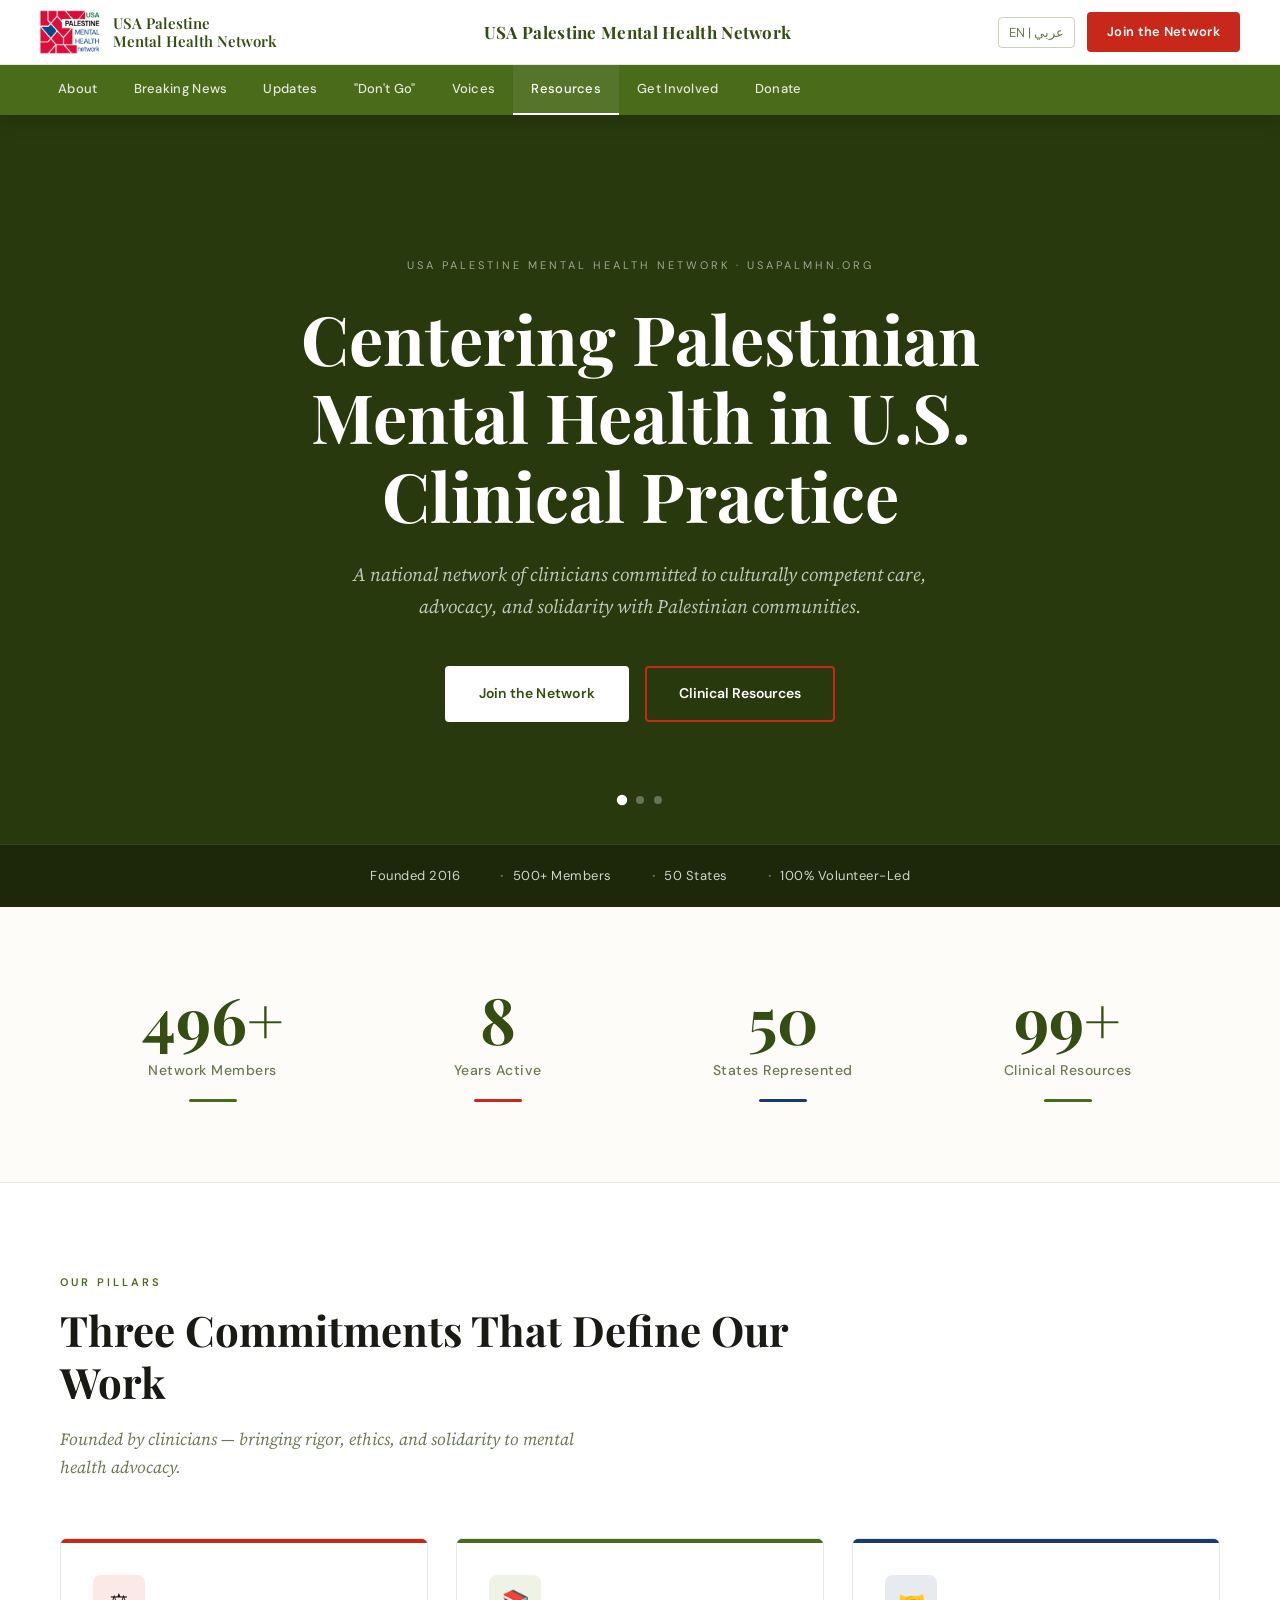
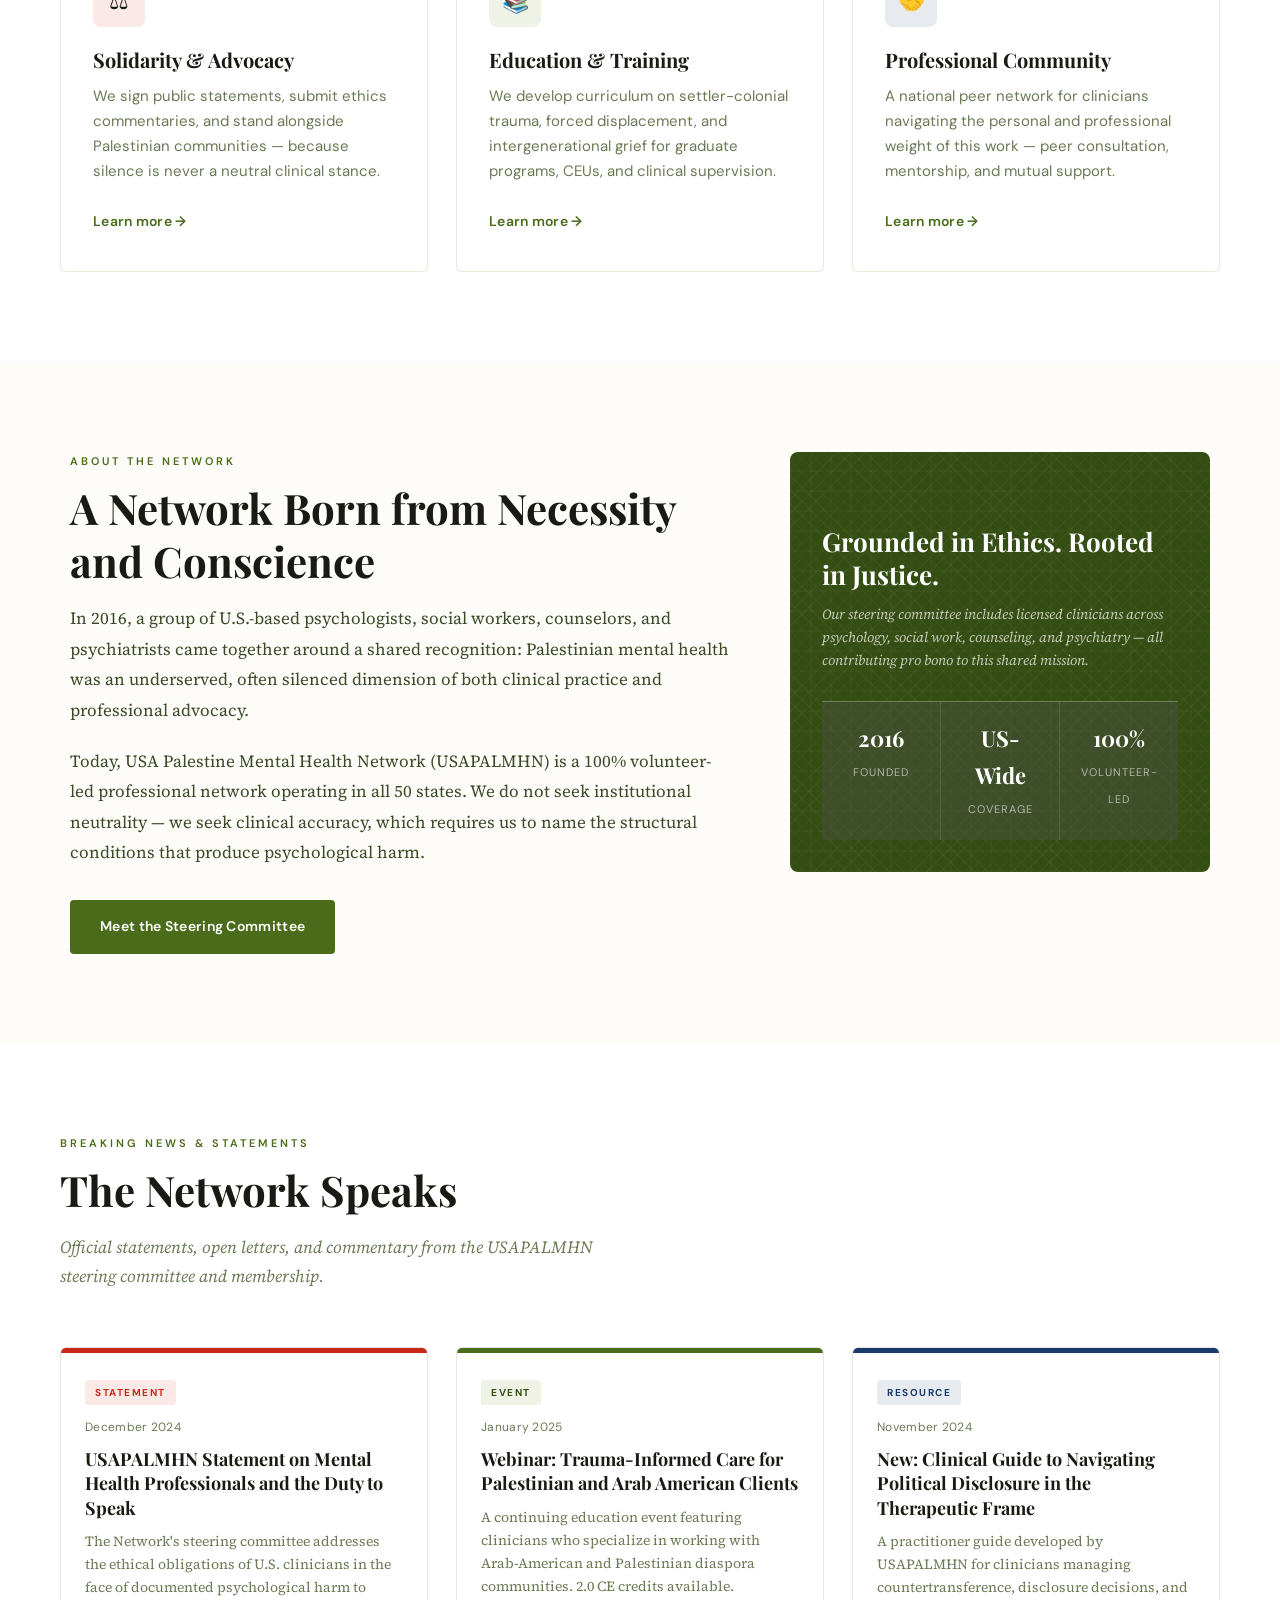
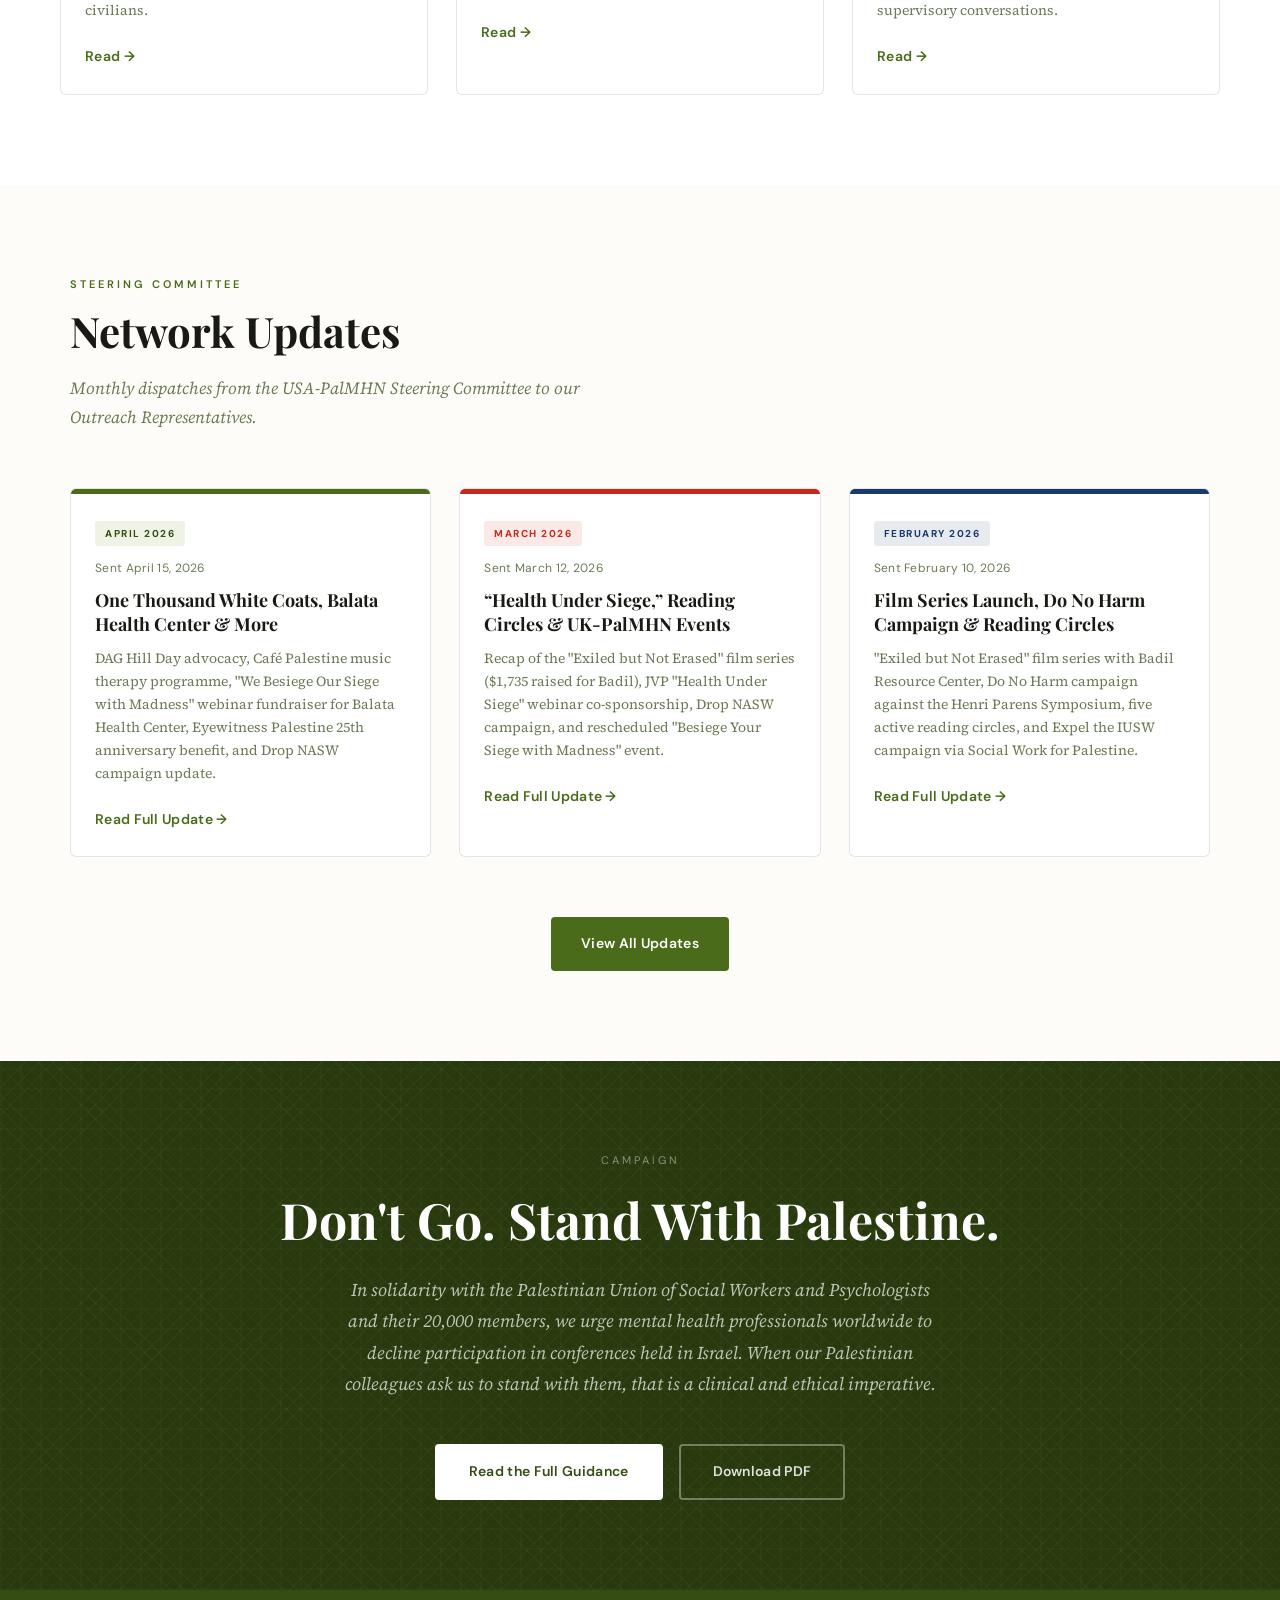
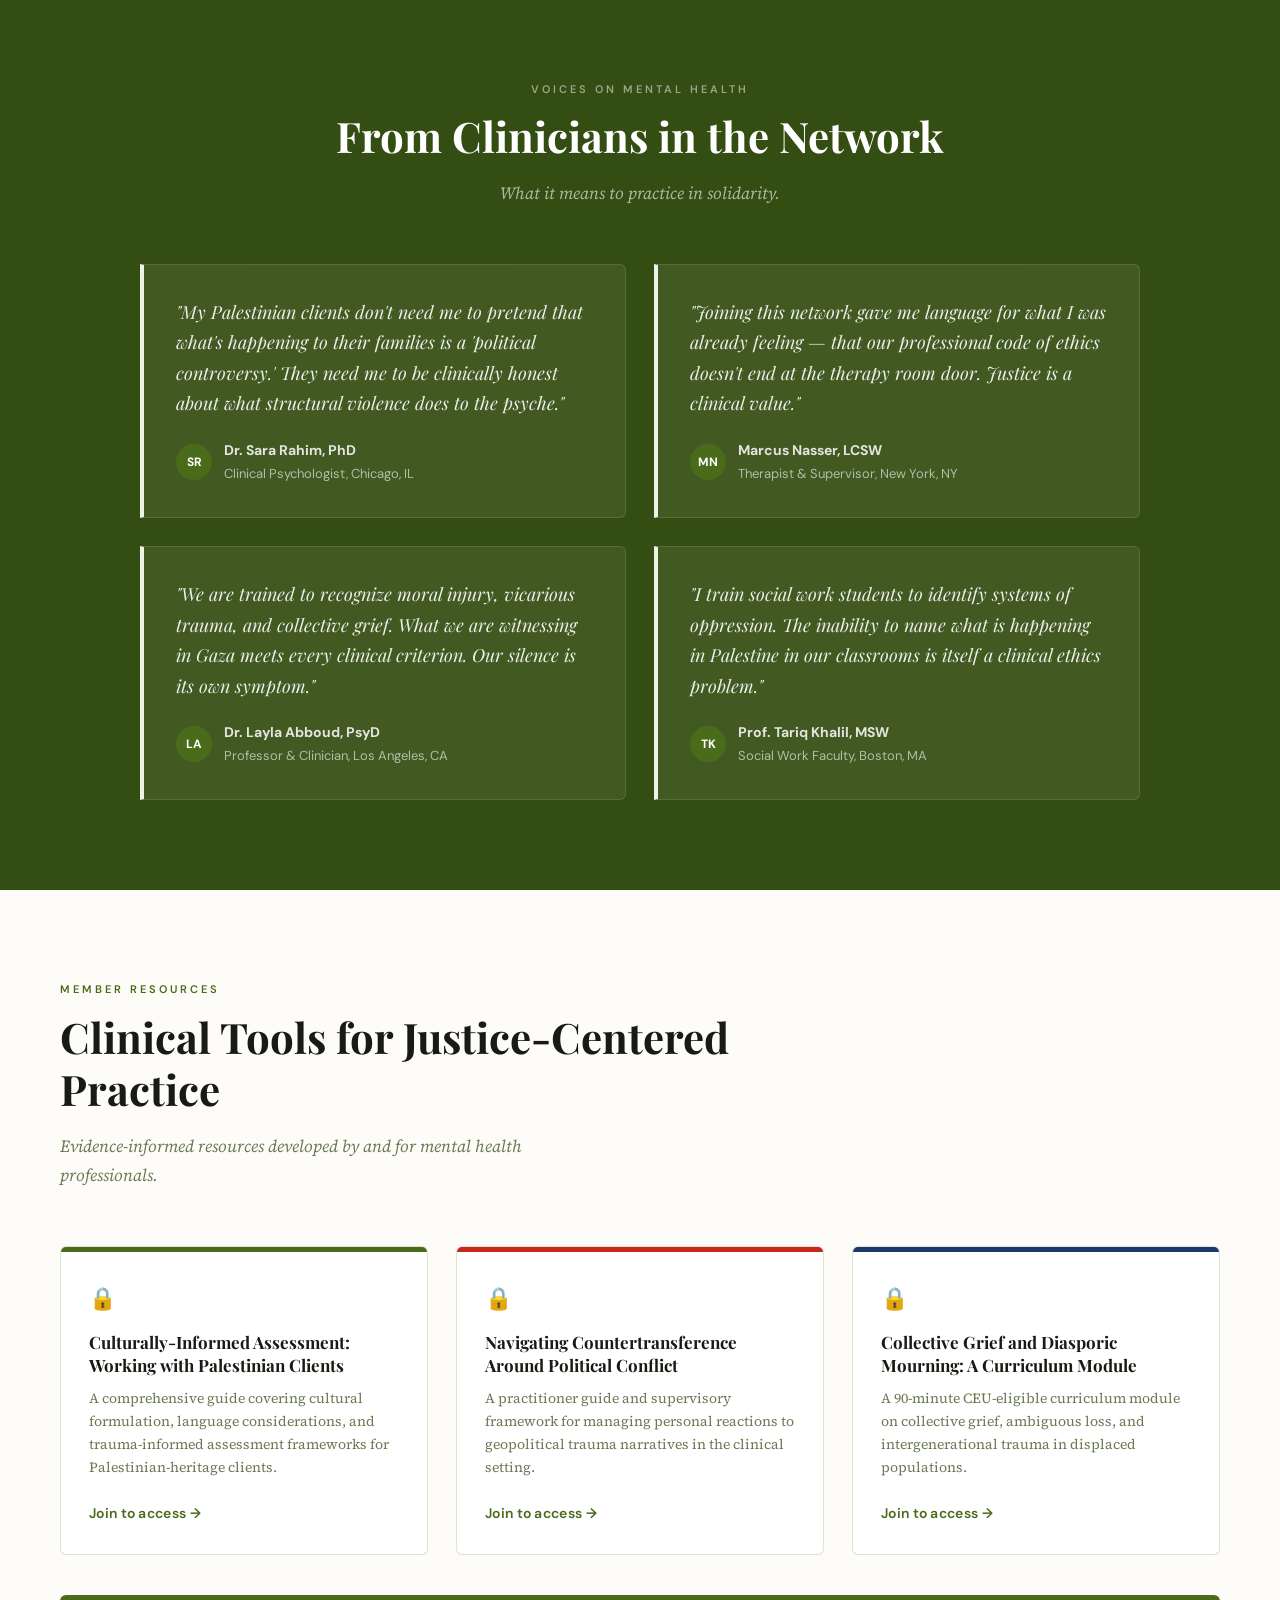
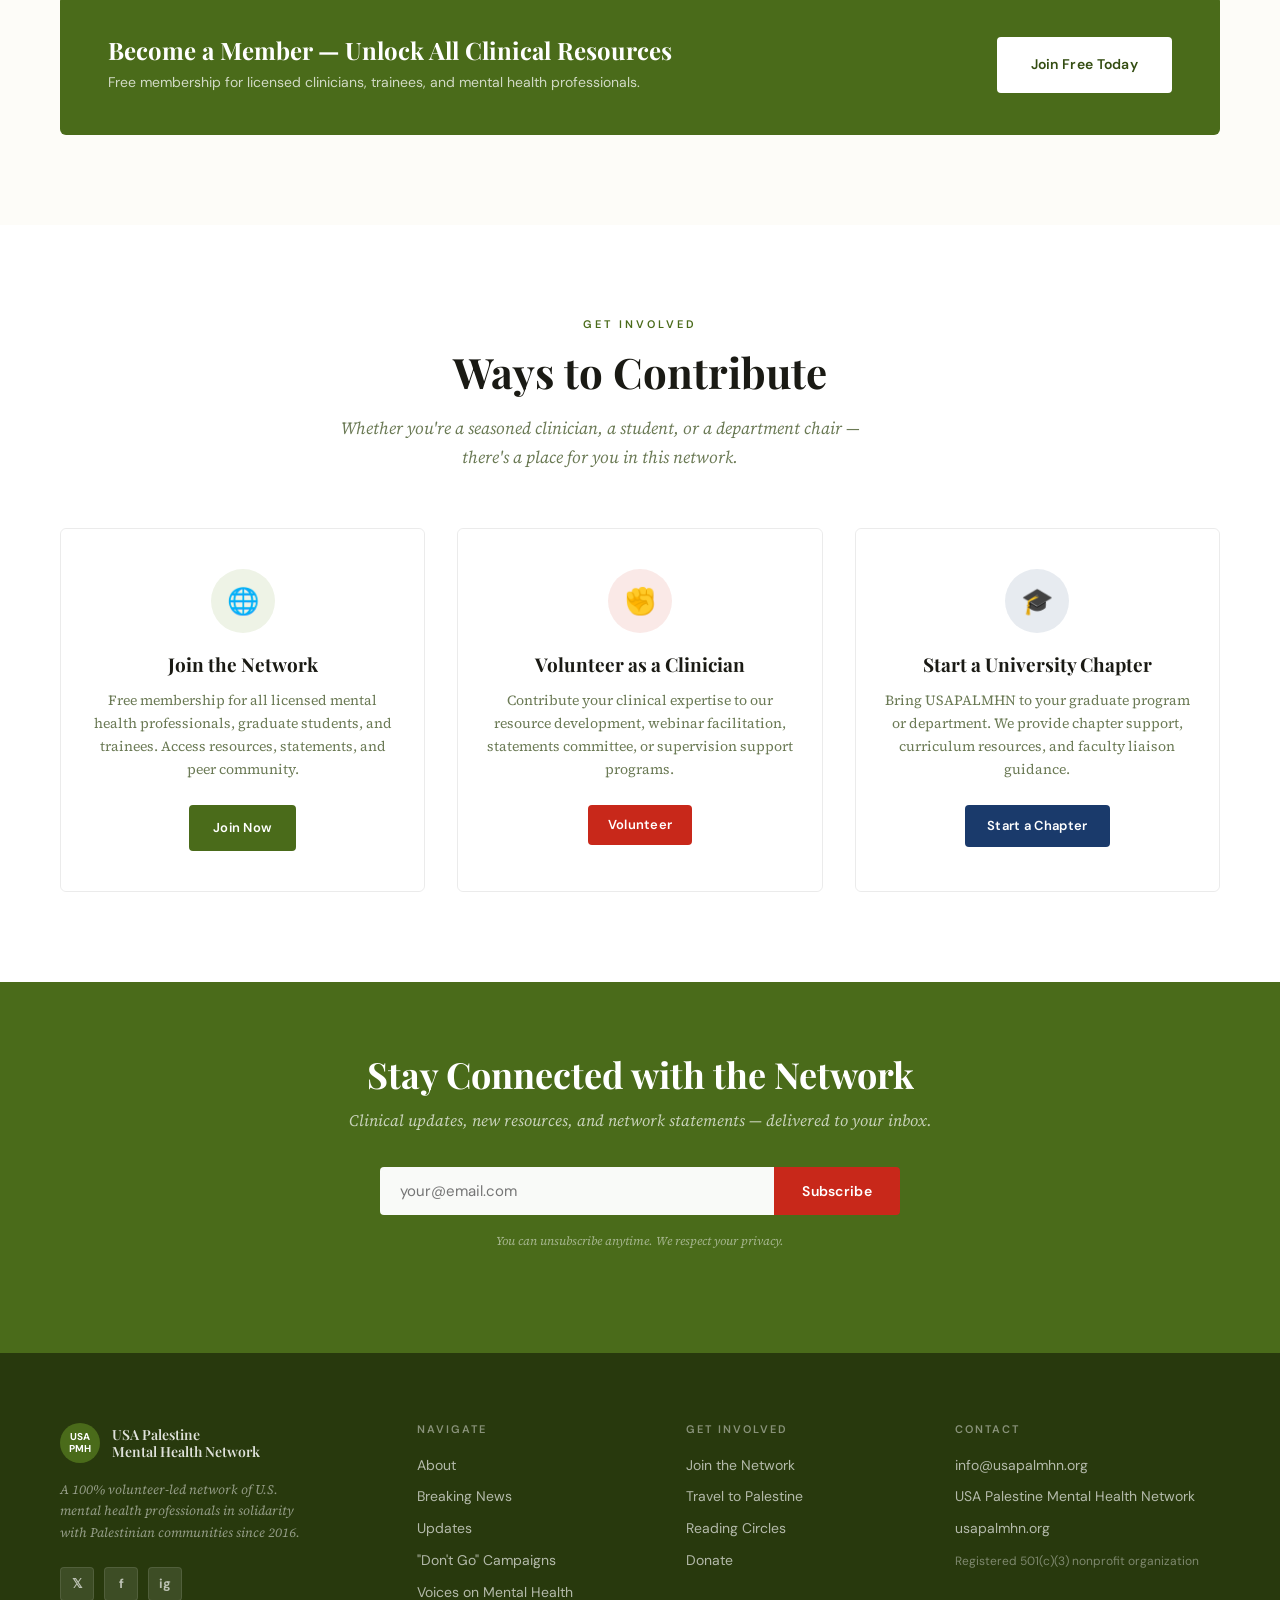
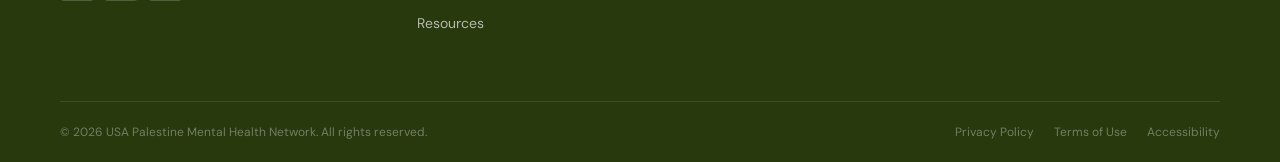
==== index.html @ 808c1bf7 "Initial commit: USAPALMHN website redesign" ====
<!DOCTYPE html>
<html lang="en" dir="ltr">
<head>
<meta charset="UTF-8">
<meta name="viewport" content="width=device-width, initial-scale=1.0">
<title>USA Palestine Mental Health Network</title>
<link rel="preconnect" href="https://fonts.googleapis.com">
<link rel="preconnect" href="https://fonts.gstatic.com" crossorigin>
<link href="https://fonts.googleapis.com/css2?family=Playfair+Display:ital,wght@0,400;0,600;0,700;1,400;1,600&family=Source+Serif+4:ital,opsz,wght@0,8..60,300;0,8..60,400;0,8..60,600;1,8..60,300;1,8..60,400&family=DM+Sans:ital,opsz,wght@0,9..40,300;0,9..40,400;0,9..40,500;0,9..40,600;1,9..40,300;1,9..40,400&display=swap" rel="stylesheet">
<style>
  :root {
    --olive: #4a6b1a;
    --olive-dark: #344d12;
    --olive-deep: #28390d;
    --olive-light: #eef3e6;
    --red: #C8281A;
    --red-dark: #9e1e13;
    --navy: #1A3A6B;
    --cream: #fdfcf8;
    --cream-dark: #f3f0e8;
    --white: #ffffff;
    --text-dark: #1a1a14;
    --text-mid: #3d4a2a;
    --text-muted: #6b7a55;
  }
  *, *::before, *::after { box-sizing: border-box; margin: 0; padding: 0; }
  html { scroll-behavior: smooth; }
  body {
    font-family: 'DM Sans', sans-serif;
    background: var(--cream);
    color: var(--text-dark);
    font-size: 16px;
    line-height: 1.7;
    overflow-x: hidden;
  }
  h1, h2, h3, h4 { font-family: 'Playfair Display', Georgia, serif; line-height: 1.25; }
  .serif-body { font-family: 'Source Serif 4', Georgia, serif; }

  /* KEFFIYEH PATTERN */
  .keffiyeh-bg {
    background-image: 
      repeating-linear-gradient(45deg, rgba(255,255,255,0.04) 0, rgba(255,255,255,0.04) 1px, transparent 1px, transparent 12px),
      repeating-linear-gradient(-45deg, rgba(255,255,255,0.04) 0, rgba(255,255,255,0.04) 1px, transparent 1px, transparent 12px),
      repeating-linear-gradient(90deg, rgba(255,255,255,0.025) 0, rgba(255,255,255,0.025) 2px, transparent 2px, transparent 24px),
      repeating-linear-gradient(0deg, rgba(255,255,255,0.025) 0, rgba(255,255,255,0.025) 2px, transparent 2px, transparent 24px);
  }

  /* NAV */
  .nav-wrapper { position: sticky; top: 0; z-index: 1000; box-shadow: 0 2px 20px rgba(0,0,0,0.18); }
  .nav-top {
    background: var(--white);
    padding: 10px 40px;
    display: flex;
    align-items: center;
    justify-content: space-between;
    gap: 16px;
    border-bottom: 1px solid rgba(74,107,26,0.15);
  }
  .nav-logo { display: flex; align-items: center; gap: 12px; text-decoration: none; flex-shrink: 0; }
  .nav-logo-mark {
    width: 44px; height: 44px; border-radius: 50%;
    background: var(--olive);
    display: flex; align-items: center; justify-content: center;
    color: white; font-weight: 700; font-size: 13px; letter-spacing: 0.5px;
    font-family: 'DM Sans', sans-serif;
    flex-shrink: 0;
  }
  .nav-logo-text { font-family: 'Playfair Display', serif; font-size: 15px; color: var(--olive-dark); line-height: 1.2; font-weight: 600; }
  .nav-org-name {
    font-family: 'Playfair Display', serif;
    font-size: 17px;
    font-weight: 700;
    color: var(--olive-dark);
    text-align: center;
    letter-spacing: 0.3px;
    flex: 1;
  }
  .nav-top-right { display: flex; align-items: center; gap: 12px; flex-shrink: 0; }
  .lang-toggle {
    font-family: 'DM Sans', sans-serif;
    font-size: 13px;
    color: var(--text-muted);
    cursor: pointer;
    padding: 6px 10px;
    border: 1px solid rgba(74,107,26,0.3);
    border-radius: 4px;
    background: none;
    transition: all 0.2s;
    white-space: nowrap;
  }
  .lang-toggle:hover { background: var(--olive-light); color: var(--olive-dark); }
  .btn-join {
    background: var(--red);
    color: white;
    padding: 9px 20px;
    border-radius: 4px;
    border: none;
    cursor: pointer;
    font-family: 'DM Sans', sans-serif;
    font-size: 13px;
    font-weight: 600;
    text-decoration: none;
    display: inline-block;
    white-space: nowrap;
    animation: pulse-join 3s ease-in-out infinite;
    transition: background 0.2s, transform 0.15s;
    letter-spacing: 0.3px;
  }
  @keyframes pulse-join {
    0%, 100% { box-shadow: 0 0 0 0 rgba(200,40,26,0.4); }
    50% { box-shadow: 0 0 0 6px rgba(200,40,26,0); }
  }
  .btn-join:hover { background: var(--red-dark); transform: translateY(-1px); }
  .hamburger { display: none; cursor: pointer; flex-direction: column; gap: 5px; background: none; border: none; padding: 6px; }
  .hamburger span { display: block; width: 24px; height: 2px; background: var(--olive); border-radius: 2px; transition: all 0.3s; }
  .nav-bottom {
    background: var(--olive);
    padding: 0 40px;
    display: flex;
    align-items: stretch;
  }
  .nav-links { display: flex; align-items: stretch; gap: 0; list-style: none; flex: 1; }
  .nav-links li a {
    display: flex;
    align-items: center;
    padding: 13px 18px;
    color: rgba(255,255,255,0.85);
    text-decoration: none;
    font-size: 13px;
    font-weight: 500;
    letter-spacing: 0.3px;
    transition: all 0.2s;
    border-bottom: 2px solid transparent;
    white-space: nowrap;
  }
  .nav-links li a:hover,
  .nav-links li a.active { color: white; border-bottom-color: white; background: rgba(255,255,255,0.07); }
  .mobile-menu {
    display: none;
    background: var(--white);
    border-top: 1px solid var(--olive-light);
    flex-direction: column;
  }
  .mobile-menu a {
    padding: 14px 24px;
    border-bottom: 1px solid var(--olive-light);
    color: var(--olive-dark);
    text-decoration: none;
    font-size: 15px;
    font-weight: 500;
  }
  .mobile-menu.open { display: flex; }

  /* HERO */
  #hero {
    background: var(--olive-deep);
    position: relative;
    overflow: hidden;
    min-height: 88vh;
    display: flex;
    flex-direction: column;
  }
  .hero-slides { flex: 1; display: flex; align-items: center; position: relative; }
  .hero-slide {
    position: absolute;
    inset: 0;
    display: flex;
    align-items: center;
    justify-content: center;
    flex-direction: column;
    text-align: center;
    padding: 80px 60px 60px;
    opacity: 0;
    transform: translateY(24px);
    transition: opacity 0.7s ease, transform 0.7s ease;
    pointer-events: none;
  }
  .hero-slide.active {
    opacity: 1;
    transform: translateY(0);
    pointer-events: auto;
  }
  .hero-eyebrow {
    font-family: 'DM Sans', sans-serif;
    font-size: 11px;
    letter-spacing: 3px;
    text-transform: uppercase;
    color: rgba(255,255,255,0.55);
    margin-bottom: 24px;
  }
  .hero-headline {
    font-family: 'Playfair Display', serif;
    font-size: clamp(36px, 5.5vw, 68px);
    font-weight: 700;
    color: white;
    line-height: 1.15;
    max-width: 860px;
    margin-bottom: 24px;
  }
  .hero-sub {
    font-family: 'Source Serif 4', serif;
    font-size: clamp(15px, 2vw, 19px);
    color: rgba(255,255,255,0.72);
    max-width: 620px;
    margin-bottom: 44px;
    font-style: italic;
  }
  .hero-ctas { display: flex; gap: 16px; flex-wrap: wrap; justify-content: center; }
  .btn-white {
    background: white;
    color: var(--olive-dark);
    padding: 14px 32px;
    border-radius: 4px;
    font-family: 'DM Sans', sans-serif;
    font-size: 14px;
    font-weight: 600;
    text-decoration: none;
    display: inline-block;
    transition: all 0.2s;
    border: 2px solid white;
    letter-spacing: 0.3px;
  }
  .btn-white:hover { background: var(--olive-light); color: var(--olive-dark); }
  .btn-red-outline {
    background: transparent;
    color: white;
    padding: 14px 32px;
    border-radius: 4px;
    font-family: 'DM Sans', sans-serif;
    font-size: 14px;
    font-weight: 600;
    text-decoration: none;
    display: inline-block;
    transition: all 0.2s;
    border: 2px solid var(--red);
  }
  .btn-red-outline:hover { background: var(--red); }
  .hero-dots { display: flex; gap: 10px; justify-content: center; position: absolute; bottom: 40px; left: 50%; transform: translateX(-50%); }
  .hero-dot {
    width: 8px; height: 8px; border-radius: 50%; background: rgba(255,255,255,0.3);
    cursor: pointer; transition: all 0.3s; border: none;
  }
  .hero-dot.active { background: white; transform: scale(1.3); }
  .hero-stat-bar {
    background: rgba(0,0,0,0.3);
    padding: 16px 60px;
    display: flex;
    justify-content: center;
    gap: 40px;
    flex-wrap: wrap;
    border-top: 1px solid rgba(255,255,255,0.12);
  }
  .hero-stat-bar span {
    color: rgba(255,255,255,0.8);
    font-size: 13px;
    font-family: 'DM Sans', sans-serif;
    letter-spacing: 0.5px;
    display: flex;
    align-items: center;
    gap: 8px;
  }
  .hero-stat-bar span::before { content: '·'; color: rgba(255,255,255,0.35); font-size: 18px; }
  .hero-stat-bar span:first-child::before { display: none; }

  /* IMPACT BAND */
  #impact {
    background: var(--cream);
    padding: 80px 60px;
    border-bottom: 1px solid rgba(74,107,26,0.12);
  }
  .impact-grid { display: grid; grid-template-columns: repeat(4, 1fr); gap: 40px; max-width: 1100px; margin: 0 auto; }
  .impact-item { text-align: center; }
  .impact-number {
    font-family: 'Playfair Display', serif;
    font-size: clamp(44px, 5vw, 68px);
    font-weight: 700;
    color: var(--olive-dark);
    line-height: 1;
    margin-bottom: 8px;
  }
  .impact-label { font-size: 14px; color: var(--text-muted); letter-spacing: 0.5px; margin-bottom: 16px; font-weight: 500; }
  .impact-line { width: 48px; height: 3px; border-radius: 2px; margin: 0 auto; }
  .il-green { background: var(--olive); }
  .il-red { background: var(--red); }
  .il-blue { background: var(--navy); }

  /* MISSION */
  #mission { background: white; padding: 90px 60px; }
  .section-label { font-size: 11px; letter-spacing: 3px; text-transform: uppercase; color: var(--olive); font-weight: 600; margin-bottom: 12px; font-family: 'DM Sans', sans-serif; }
  .section-title { font-family: 'Playfair Display', serif; font-size: clamp(28px, 3.5vw, 42px); font-weight: 700; color: var(--text-dark); margin-bottom: 16px; }
  .section-sub { font-family: 'Source Serif 4', serif; font-size: 17px; color: var(--text-muted); max-width: 560px; margin-bottom: 56px; font-style: italic; }
  .mission-grid { display: grid; grid-template-columns: repeat(3, 1fr); gap: 28px; }
  .mission-card {
    border: 1px solid rgba(74,107,26,0.14);
    border-radius: 6px;
    padding: 36px 32px;
    background: white;
    transition: all 0.3s;
    position: relative;
    overflow: hidden;
  }
  .mission-card::before { content: ''; position: absolute; top: 0; left: 0; right: 0; height: 4px; }
  .mc-red::before { background: var(--red); }
  .mc-green::before { background: var(--olive); }
  .mc-blue::before { background: var(--navy); }
  .mission-card:hover { transform: translateY(-6px); box-shadow: 0 16px 40px rgba(0,0,0,0.1); }
  .mission-icon { width: 52px; height: 52px; border-radius: 8px; display: flex; align-items: center; justify-content: center; margin-bottom: 20px; font-size: 22px; }
  .mi-red { background: rgba(200,40,26,0.1); }
  .mi-green { background: var(--olive-light); }
  .mi-blue { background: rgba(26,58,107,0.1); }
  .mission-card h3 { font-size: 20px; font-weight: 700; color: var(--text-dark); margin-bottom: 12px; }
  .mission-card p { font-size: 15px; color: var(--text-muted); line-height: 1.65; margin-bottom: 24px; }
  .link-arrow { color: var(--olive); font-size: 14px; font-weight: 600; text-decoration: none; display: inline-flex; align-items: center; gap: 6px; transition: gap 0.2s; letter-spacing: 0.3px; }
  .link-arrow:hover { gap: 10px; }

  /* ABOUT */
  #about { background: var(--cream); padding: 90px 60px; }
  .about-grid { display: grid; grid-template-columns: 1fr 420px; gap: 60px; max-width: 1140px; margin: 0 auto; align-items: start; }
  .about-left {}
  .about-left p { font-family: 'Source Serif 4', serif; font-size: 17px; color: #3a4a28; line-height: 1.8; margin-bottom: 20px; }
  .btn-olive {
    display: inline-block; background: var(--olive); color: white; padding: 13px 28px;
    border-radius: 4px; text-decoration: none; font-size: 14px; font-weight: 600;
    transition: all 0.2s; margin-top: 12px; border: 2px solid var(--olive);
    letter-spacing: 0.3px;
  }
  .btn-olive:hover { background: var(--olive-dark); border-color: var(--olive-dark); transform: translateY(-1px); }
  .about-right {
    background: var(--olive-dark);
    border-radius: 8px;
    overflow: hidden;
    position: relative;
    min-height: 420px;
    display: flex;
    flex-direction: column;
    justify-content: flex-end;
  }
  .about-right-texture {
    position: absolute;
    inset: 0;
    background-image:
      repeating-linear-gradient(45deg, rgba(255,255,255,0.035) 0, rgba(255,255,255,0.035) 1px, transparent 1px, transparent 10px),
      repeating-linear-gradient(-45deg, rgba(255,255,255,0.035) 0, rgba(255,255,255,0.035) 1px, transparent 1px, transparent 10px),
      repeating-linear-gradient(90deg, rgba(255,255,255,0.02) 0, rgba(255,255,255,0.02) 2px, transparent 2px, transparent 20px),
      repeating-linear-gradient(0deg, rgba(255,255,255,0.02) 0, rgba(255,255,255,0.02) 2px, transparent 2px, transparent 20px);
  }
  .about-right-content { position: relative; z-index: 2; padding: 40px 32px 32px; }
  .about-right h3 { font-family: 'Playfair Display', serif; font-size: 26px; color: white; font-weight: 700; margin-bottom: 12px; }
  .about-right p { font-size: 14px; color: rgba(255,255,255,0.7); line-height: 1.65; margin-bottom: 28px; font-family: 'Source Serif 4', serif; font-style: italic; }
  .about-stats { display: grid; grid-template-columns: repeat(3, 1fr); gap: 1px; background: rgba(255,255,255,0.15); border-top: 1px solid rgba(255,255,255,0.15); }
  .about-stat { background: rgba(0,0,0,0.25); padding: 18px 16px; text-align: center; }
  .about-stat strong { display: block; font-family: 'Playfair Display', serif; font-size: 22px; color: white; font-weight: 700; }
  .about-stat span { font-size: 11px; color: rgba(255,255,255,0.6); letter-spacing: 1px; text-transform: uppercase; }

  /* BREAKING NEWS */
  #news { background: white; padding: 90px 60px; }
  .news-grid { display: grid; grid-template-columns: repeat(3, 1fr); gap: 28px; }
  .news-card {
    border: 1px solid rgba(0,0,0,0.1);
    border-radius: 6px;
    overflow: hidden;
    background: white;
    transition: all 0.3s;
    cursor: pointer;
    position: relative;
  }
  .news-card::before { content: ''; display: block; height: 5px; }
  .nc-red::before { background: var(--red); }
  .nc-green::before { background: var(--olive); }
  .nc-blue::before { background: var(--navy); }
  .news-card:hover { transform: translateY(-8px); box-shadow: 0 20px 50px rgba(0,0,0,0.12); }
  .news-card-body { padding: 24px; }
  .news-badge {
    display: inline-block; font-size: 10px; font-weight: 700; letter-spacing: 1.5px;
    text-transform: uppercase; padding: 4px 10px; border-radius: 3px; margin-bottom: 12px;
  }
  .nb-red { background: rgba(200,40,26,0.1); color: var(--red); }
  .nb-green { background: var(--olive-light); color: var(--olive-dark); }
  .nb-blue { background: rgba(26,58,107,0.1); color: var(--navy); }
  .news-date { font-size: 12px; color: var(--text-muted); margin-bottom: 10px; letter-spacing: 0.3px; }
  .news-card h3 { font-size: 18px; font-weight: 700; color: var(--text-dark); margin-bottom: 10px; line-height: 1.35; }
  .news-card p { font-size: 14px; color: var(--text-muted); line-height: 1.65; margin-bottom: 20px; font-family: 'Source Serif 4', serif; }

  /* DON'T GO */
  #dont-go {
    background: var(--olive-deep);
    padding: 90px 60px;
    text-align: center;
    position: relative;
    overflow: hidden;
  }
  #dont-go .keffiyeh-overlay {
    position: absolute; inset: 0;
    background-image:
      repeating-linear-gradient(45deg, rgba(255,255,255,0.03) 0, rgba(255,255,255,0.03) 1px, transparent 1px, transparent 10px),
      repeating-linear-gradient(-45deg, rgba(255,255,255,0.03) 0, rgba(255,255,255,0.03) 1px, transparent 1px, transparent 10px),
      repeating-linear-gradient(90deg, rgba(255,255,255,0.018) 0, rgba(255,255,255,0.018) 2px, transparent 2px, transparent 20px),
      repeating-linear-gradient(0deg, rgba(255,255,255,0.018) 0, rgba(255,255,255,0.018) 2px, transparent 2px, transparent 20px);
  }
  #dont-go > * { position: relative; z-index: 2; }
  #dont-go .dg-label { font-size: 11px; letter-spacing: 3px; text-transform: uppercase; color: rgba(255,255,255,0.45); margin-bottom: 20px; font-family: 'DM Sans', sans-serif; }
  #dont-go h2 { font-family: 'Playfair Display', serif; font-size: clamp(28px, 4vw, 50px); font-weight: 700; color: white; max-width: 780px; margin: 0 auto 24px; line-height: 1.2; }
  #dont-go p { font-family: 'Source Serif 4', serif; font-size: 18px; color: rgba(255,255,255,0.7); max-width: 600px; margin: 0 auto 44px; font-style: italic; line-height: 1.75; }
  .dg-ctas { display: flex; gap: 16px; flex-wrap: wrap; justify-content: center; }
  .btn-white-outline {
    background: transparent; color: rgba(255,255,255,0.85); padding: 14px 32px;
    border: 2px solid rgba(255,255,255,0.35); border-radius: 4px; font-size: 14px;
    font-weight: 600; text-decoration: none; display: inline-block; transition: all 0.2s;
    letter-spacing: 0.3px;
  }
  .btn-white-outline:hover { border-color: white; color: white; }

  /* VOICES */
  #voices { background: var(--olive-dark); padding: 90px 60px; }
  .voices-header { text-align: center; margin-bottom: 56px; }
  .voices-header .section-label { color: rgba(255,255,255,0.5); }
  .voices-header h2 { color: white; }
  .voices-header .section-sub { color: rgba(255,255,255,0.6); margin: 0 auto; text-align: center; }
  .voices-grid { display: grid; grid-template-columns: 1fr 1fr; gap: 28px; max-width: 1000px; margin: 0 auto; }
  .voice-card {
    background: rgba(255,255,255,0.07);
    border: 1px solid rgba(255,255,255,0.12);
    border-left: 4px solid var(--olive-light);
    border-radius: 0 6px 6px 0;
    padding: 32px;
    transition: all 0.3s;
  }
  .voice-card:hover { background: rgba(255,255,255,0.1); transform: translateX(4px); }
  .voice-card blockquote {
    font-family: 'Playfair Display', serif;
    font-size: 18px;
    font-style: italic;
    color: rgba(255,255,255,0.9);
    line-height: 1.7;
    margin-bottom: 20px;
  }
  .voice-cite { display: flex; align-items: center; gap: 12px; }
  .voice-avatar { width: 36px; height: 36px; border-radius: 50%; background: var(--olive); display: flex; align-items: center; justify-content: center; font-size: 12px; color: white; font-weight: 700; }
  .voice-cite cite { font-size: 13px; color: rgba(255,255,255,0.6); font-style: normal; }
  .voice-cite cite strong { display: block; color: rgba(255,255,255,0.85); font-size: 14px; }

  /* RESOURCES */
  #resources { background: var(--cream); padding: 90px 60px; }
  .resources-grid { display: grid; grid-template-columns: repeat(3, 1fr); gap: 28px; margin-bottom: 40px; }
  .resource-card {
    border: 1px solid rgba(74,107,26,0.18);
    border-radius: 6px;
    overflow: hidden;
    background: white;
    transition: all 0.3s;
  }
  .resource-card:hover { transform: translateY(-5px); box-shadow: 0 12px 32px rgba(0,0,0,0.09); }
  .resource-bar { height: 5px; }
  .rb-green { background: var(--olive); }
  .rb-red { background: var(--red); }
  .rb-blue { background: var(--navy); }
  .resource-body { padding: 28px; }
  .resource-lock { font-size: 22px; margin-bottom: 14px; }
  .resource-card h3 { font-size: 17px; font-weight: 700; color: var(--text-dark); margin-bottom: 10px; line-height: 1.35; }
  .resource-card p { font-size: 14px; color: var(--text-muted); line-height: 1.65; margin-bottom: 20px; font-family: 'Source Serif 4', serif; }
  .resource-cta-banner {
    background: var(--olive);
    border-radius: 6px;
    padding: 40px 48px;
    display: flex;
    align-items: center;
    justify-content: space-between;
    gap: 28px;
    flex-wrap: wrap;
  }
  .resource-cta-banner h3 { font-family: 'Playfair Display', serif; font-size: 24px; color: white; font-weight: 700; }
  .resource-cta-banner p { font-size: 14px; color: rgba(255,255,255,0.75); margin-top: 6px; }

  /* GET INVOLVED */
  #get-involved { background: white; padding: 90px 60px; }
  .gi-grid { display: grid; grid-template-columns: repeat(3, 1fr); gap: 32px; }
  .gi-card { text-align: center; padding: 40px 28px; border: 1px solid rgba(0,0,0,0.08); border-radius: 6px; transition: all 0.3s; }
  .gi-card:hover { transform: translateY(-6px); box-shadow: 0 16px 40px rgba(0,0,0,0.09); background: var(--olive-light); }
  .gi-icon { width: 64px; height: 64px; border-radius: 50%; display: flex; align-items: center; justify-content: center; font-size: 26px; margin: 0 auto 20px; }
  .gi-icon-green { background: var(--olive-light); }
  .gi-icon-red { background: rgba(200,40,26,0.1); }
  .gi-icon-blue { background: rgba(26,58,107,0.1); }
  .gi-card h3 { font-size: 19px; font-weight: 700; color: var(--text-dark); margin-bottom: 12px; }
  .gi-card p { font-size: 14px; color: var(--text-muted); line-height: 1.65; margin-bottom: 24px; font-family: 'Source Serif 4', serif; }
  .btn-olive-sm {
    display: inline-block; background: var(--olive); color: white; padding: 10px 22px;
    border-radius: 4px; text-decoration: none; font-size: 13px; font-weight: 600;
    transition: all 0.2s; border: 2px solid var(--olive); letter-spacing: 0.3px;
  }
  .btn-olive-sm:hover { background: var(--olive-dark); border-color: var(--olive-dark); }
  .btn-navy-sm {
    display: inline-block; background: var(--navy); color: white; padding: 10px 22px;
    border-radius: 4px; text-decoration: none; font-size: 13px; font-weight: 600;
    transition: all 0.2s; letter-spacing: 0.3px;
  }
  .btn-navy-sm:hover { background: #122d54; }

  /* NEWSLETTER */
  #newsletter { background: var(--olive); padding: 70px 60px; text-align: center; }
  #newsletter h2 { font-family: 'Playfair Display', serif; font-size: clamp(24px, 3vw, 36px); color: white; font-weight: 700; margin-bottom: 10px; }
  #newsletter p { color: rgba(255,255,255,0.7); font-size: 16px; margin-bottom: 32px; font-family: 'Source Serif 4', serif; font-style: italic; }
  .newsletter-form { display: flex; gap: 0; max-width: 520px; margin: 0 auto 16px; }
  .newsletter-form input {
    flex: 1; padding: 14px 20px; border: none; border-radius: 4px 0 0 4px;
    font-size: 15px; font-family: 'DM Sans', sans-serif; outline: none;
    background: rgba(255,255,255,0.97);
    color: var(--text-dark);
  }
  .newsletter-form button {
    background: var(--red); color: white; padding: 14px 28px; border: none;
    border-radius: 0 4px 4px 0; cursor: pointer; font-size: 14px; font-weight: 600;
    font-family: 'DM Sans', sans-serif; transition: background 0.2s; white-space: nowrap;
    letter-spacing: 0.3px;
  }
  .newsletter-form button:hover { background: var(--red-dark); }
  #newsletter .fine-print { font-size: 12px; color: rgba(255,255,255,0.5); }

  /* FOOTER */
  footer { background: var(--olive-deep); padding: 70px 60px 0; }
  .footer-grid { display: grid; grid-template-columns: 1.4fr 1fr 1fr 1.2fr; gap: 48px; padding-bottom: 56px; }
  .footer-logo { display: flex; align-items: center; gap: 12px; margin-bottom: 16px; }
  .footer-logo-mark { width: 40px; height: 40px; border-radius: 50%; background: var(--olive); display: flex; align-items: center; justify-content: center; color: white; font-weight: 700; font-size: 11px; }
  .footer-logo span { font-family: 'Playfair Display', serif; font-size: 14px; color: rgba(255,255,255,0.85); font-weight: 600; line-height: 1.25; }
  .footer-tagline { font-size: 13px; color: rgba(255,255,255,0.5); line-height: 1.65; margin-bottom: 24px; font-family: 'Source Serif 4', serif; font-style: italic; max-width: 260px; }
  .footer-socials { display: flex; gap: 10px; }
  .social-btn {
    width: 34px; height: 34px; border-radius: 4px; background: rgba(255,255,255,0.1);
    display: flex; align-items: center; justify-content: center;
    color: rgba(255,255,255,0.65); text-decoration: none; font-size: 13px; font-weight: 700;
    transition: all 0.2s; border: 1px solid rgba(255,255,255,0.1);
  }
  .social-btn:hover { background: rgba(255,255,255,0.2); color: white; }
  .footer-col h4 { font-family: 'DM Sans', sans-serif; font-size: 11px; letter-spacing: 2px; text-transform: uppercase; color: rgba(255,255,255,0.45); margin-bottom: 18px; font-weight: 600; }
  .footer-col a, .footer-col p { display: block; font-size: 14px; color: rgba(255,255,255,0.65); text-decoration: none; margin-bottom: 10px; line-height: 1.55; transition: color 0.2s; }
  .footer-col a:hover { color: rgba(255,255,255,0.95); }
  .footer-bar {
    border-top: 1px solid rgba(255,255,255,0.1);
    padding: 20px 0;
    display: flex;
    justify-content: space-between;
    align-items: center;
    flex-wrap: wrap;
    gap: 12px;
  }
  .footer-bar p { font-size: 12px; color: rgba(255,255,255,0.35); }
  .footer-bar-links { display: flex; gap: 20px; }
  .footer-bar-links a { font-size: 12px; color: rgba(255,255,255,0.35); text-decoration: none; transition: color 0.2s; }
  .footer-bar-links a:hover { color: rgba(255,255,255,0.7); }

  /* SECTION HEADER CENTERED */
  .section-header-center { text-align: center; max-width: 640px; margin: 0 auto 56px; }
  .section-header-left { max-width: 740px; margin-bottom: 52px; }

  /* ARABIC MODE */
  [dir="rtl"] .nav-links { flex-direction: row-reverse; }
  [dir="rtl"] .about-grid { direction: rtl; }
  [dir="rtl"] .voice-card { border-left: 1px solid rgba(255,255,255,0.12); border-right: 4px solid var(--olive-light); border-radius: 6px 0 0 6px; }
  [dir="rtl"] .link-arrow { flex-direction: row-reverse; }

  /* RESPONSIVE */
  @media (max-width: 1024px) {
    .impact-grid { grid-template-columns: repeat(2, 1fr); }
    .about-grid { grid-template-columns: 1fr; }
    .about-right { min-height: 300px; }
    .footer-grid { grid-template-columns: 1fr 1fr; }
  }
  @media (max-width: 768px) {
    .nav-top { padding: 10px 20px; }
    .nav-bottom { padding: 0 20px; }
    .nav-org-name { font-size: 13px; }
    .nav-links { display: none; }
    .hamburger { display: flex; }
    #hero { min-height: 80vh; }
    .hero-slide { padding: 60px 24px 80px; }
    .hero-stat-bar { padding: 14px 20px; gap: 16px; }
    #impact, #mission, #about, #news, #dont-go, #voices, #resources, #get-involved, #newsletter, footer { padding-left: 24px; padding-right: 24px; }
    .mission-grid, .news-grid, .resources-grid, .gi-grid { grid-template-columns: 1fr; }
    .voices-grid { grid-template-columns: 1fr; }
    .footer-grid { grid-template-columns: 1fr; gap: 32px; }
    .resource-cta-banner { flex-direction: column; text-align: center; padding: 32px 24px; }
    .newsletter-form { flex-direction: column; border-radius: 4px; }
    .newsletter-form input { border-radius: 4px; margin-bottom: 8px; }
    .newsletter-form button { border-radius: 4px; }
    .about-grid { gap: 32px; }
    .footer-bar { flex-direction: column; text-align: center; }
    .lang-toggle { display: none; }
    .nav-org-name { display: none; }
  }
</style>
</head>
<body>

<!-- NAV -->
<div class="nav-wrapper">
  <nav class="nav-top">
    <a href="#" class="nav-logo">
    <img src="assets/logo.png" alt="USA Palestine Mental Health Network Logo" style="height: 44px; width: auto;">      
    <span class="nav-logo-text">USA Palestine<br>Mental Health Network</span>
    </a>
    <div class="nav-org-name">USA Palestine Mental Health Network</div>
    <div class="nav-top-right">
      <button class="lang-toggle" onclick="toggleLang()">EN | عربي</button>
      <a href="#get-involved" class="btn-join">Join the Network</a>
      <button class="hamburger" onclick="toggleMenu()" aria-label="Menu">
        <span></span><span></span><span></span>
      </button>
    </div>
  </nav>
  <nav class="nav-bottom">
    <ul class="nav-links" id="navLinks">
      <li><a href="about.html" data-section="about">About</a></li>
      <li><a href="#news" data-section="news">Breaking News</a></li>
      <li><a href="#updates" data-section="updates">Updates</a></li>
      <li><a href="campaigns.html" data-section="dont-go">"Don't Go"</a></li>
      <li><a href="voices.html" data-section="voices">Voices</a></li>
      <li><a href="resources.html" data-section="resources">Resources</a></li>
      <li><a href="get-involved.html">Get Involved</a></li>
      <li><a href="get-involved.html#donate">Donate</a></li>
    </ul>
  </nav>
  <div class="mobile-menu" id="mobileMenu">
    <a href="about.html" onclick="toggleMenu()">About</a>
    <a href="#news" onclick="toggleMenu()">Breaking News</a>
    <a href="#updates" onclick="toggleMenu()">Updates</a>
    <a href="campaigns.html" onclick="toggleMenu()">"Don't Go" Campaigns</a>
    <a href="voices.html" onclick="toggleMenu()">Voices on Mental Health</a>
    <a href="resources.html" onclick="toggleMenu()">Resources</a>
    <a href="get-involved.html" onclick="toggleMenu()">Get Involved</a>
    <a href="get-involved.html#donate" onclick="toggleMenu()">Donate</a>
  </div>
</div>

<!-- HERO -->
<section id="hero">
  <div class="hero-slides" style="min-height: 75vh;">
    <div class="hero-slide active" id="slide-0">
      <div class="hero-eyebrow" data-en="USA Palestine Mental Health Network · usapalmhn.org" data-ar="شبكة الصحة النفسية الأمريكية الفلسطينية">USA Palestine Mental Health Network · usapalmhn.org</div>
      <h1 class="hero-headline" data-en="Centering Palestinian Mental Health in U.S. Clinical Practice" data-ar="تمركز الصحة النفسية الفلسطينية في الممارسة السريرية الأمريكية">Centering Palestinian Mental Health in U.S. Clinical Practice</h1>
      <p class="hero-sub" data-en="A national network of clinicians committed to culturally competent care, advocacy, and solidarity with Palestinian communities." data-ar="شبكة وطنية من الأطباء الملتزمين بالرعاية الثقافية المختصة والمناصرة والتضامن مع المجتمعات الفلسطينية.">A national network of clinicians committed to culturally competent care, advocacy, and solidarity with Palestinian communities.</p>
      <div class="hero-ctas">
        <a href="get-involved.html#join" class="btn-white" data-en="Join the Network" data-ar="انضم إلى الشبكة">Join the Network</a>
        <a href="resources.html" class="btn-red-outline" data-en="Clinical Resources" data-ar="الموارد السريرية">Clinical Resources</a>
      </div>
    </div>
    <div class="hero-slide" id="slide-1">
      <div class="hero-eyebrow" data-en="Clinical Ethics · Professional Responsibility" data-ar="الأخلاقيات السريرية · المسؤولية المهنية">Clinical Ethics · Professional Responsibility</div>
      <h1 class="hero-headline" data-en="Breaking the Silence — When Clinicians Speak Up" data-ar="كسر الصمت — عندما يتحدث الأطباء">Breaking the Silence — When Clinicians Speak Up</h1>
      <p class="hero-sub" data-en="Mental health professionals have an ethical duty to name injustice. Our network provides the frameworks, resources, and community to do so with integrity." data-ar="يتحمل المتخصصون في الصحة النفسية واجبًا أخلاقيًا لتسمية الظلم. تقدم شبكتنا الأطر والموارد والمجتمع للقيام بذلك بنزاهة.">Mental health professionals have an ethical duty to name injustice. Our network provides the frameworks, resources, and community to do so with integrity.</p>
      <div class="hero-ctas">
        <a href="index.html#news" class="btn-white" data-en="Read Statements" data-ar="اقرأ البيانات">Read Statements</a>
        <a href="voices.html" class="btn-red-outline" data-en="Clinician Voices" data-ar="أصوات الأطباء">Clinician Voices</a>
      </div>
    </div>
    <div class="hero-slide" id="slide-2">
      <div class="hero-eyebrow" data-en="Professional Advocacy · Justice-Centered Practice" data-ar="المناصرة المهنية · الممارسة القائمة على العدالة">Professional Advocacy · Justice-Centered Practice</div>
      <h1 class="hero-headline" data-en="Solidarity Is a Clinical Act" data-ar="التضامن هو فعل سريري">Solidarity Is a Clinical Act</h1>
      <p class="hero-sub" data-en="From curriculum integration to public statements, our members lead the profession in recognizing the mental health dimensions of displacement and occupation." data-ar="من دمج المناهج إلى البيانات العامة، يقود أعضاؤنا المهنة في الاعتراف بالأبعاد النفسية للتهجير والاحتلال.">From curriculum integration to public statements, our members lead the profession in recognizing the mental health dimensions of displacement and occupation.</p>
      <div class="hero-ctas">
        <a href="about.html#mission" class="btn-white" data-en="Our Mission" data-ar="مهمتنا">Our Mission</a>
        <a href="get-involved.html" class="btn-red-outline" data-en="Get Involved" data-ar="شارك معنا">Get Involved</a>
      </div>
    </div>
    <div class="hero-dots">
      <button class="hero-dot active" onclick="goToSlide(0)"></button>
      <button class="hero-dot" onclick="goToSlide(1)"></button>
      <button class="hero-dot" onclick="goToSlide(2)"></button>
    </div>
  </div>
  <div class="hero-stat-bar">
    <span data-en="Founded 2016" data-ar="تأسست عام 2016">Founded 2016</span>
    <span data-en="500+ Members" data-ar="500+ عضو">500+ Members</span>
    <span data-en="50 States" data-ar="50 ولاية">50 States</span>
    <span data-en="100% Volunteer-Led" data-ar="100% يقودها متطوعون">100% Volunteer-Led</span>
  </div>
</section>

<!-- IMPACT NUMBERS -->
<section id="impact">
  <div class="impact-grid">
    <div class="impact-item">
      <div class="impact-number" data-target="500" data-suffix="+">0</div>
      <div class="impact-label" data-en="Network Members" data-ar="أعضاء الشبكة">Network Members</div>
      <div class="impact-line il-green"></div>
    </div>
    <div class="impact-item">
      <div class="impact-number" data-target="8" data-suffix="">0</div>
      <div class="impact-label" data-en="Years Active" data-ar="سنوات نشطة">Years Active</div>
      <div class="impact-line il-red"></div>
    </div>
    <div class="impact-item">
      <div class="impact-number" data-target="50" data-suffix="">0</div>
      <div class="impact-label" data-en="States Represented" data-ar="الولايات الممثلة">States Represented</div>
      <div class="impact-line il-blue"></div>
    </div>
    <div class="impact-item">
      <div class="impact-number" data-target="100" data-suffix="+">0</div>
      <div class="impact-label" data-en="Clinical Resources" data-ar="موارد سريرية">Clinical Resources</div>
      <div class="impact-line il-green"></div>
    </div>
  </div>
</section>

<!-- MISSION -->
<section id="mission">
  <div class="section-header-left">
    <div class="section-label" data-en="Our Pillars" data-ar="ركائزنا">Our Pillars</div>
    <h2 class="section-title" data-en="Three Commitments That Define Our Work" data-ar="ثلاثة التزامات تحدد عملنا">Three Commitments That Define Our Work</h2>
    <p class="section-sub" data-en="Founded by clinicians — bringing rigor, ethics, and solidarity to mental health advocacy." data-ar="تأسست من قبل الأطباء، للأطباء — تجلب الصرامة والأخلاق والتضامن إلى المناصرة الصحية النفسية.">Founded by clinicians — bringing rigor, ethics, and solidarity to mental health advocacy.</p>
  </div>
  <div class="mission-grid">
    <div class="mission-card mc-red">
      <div class="mission-icon mi-red">⚖</div>
      <h3 data-en="Solidarity &amp; Advocacy" data-ar="التضامن والمناصرة">Solidarity &amp; Advocacy</h3>
      <p data-en="We sign public statements, submit ethics commentaries, and stand alongside Palestinian communities — because silence is never a neutral clinical stance." data-ar="نوقع على البيانات العامة ونقدم تعليقات أخلاقية ونقف بجانب المجتمعات الفلسطينية — لأن الصمت ليس موقفًا سريريًا محايدًا أبدًا.">We sign public statements, submit ethics commentaries, and stand alongside Palestinian communities — because silence is never a neutral clinical stance.</p>
      <a href="#" class="link-arrow" data-en="Learn more →" data-ar="اعرف أكثر →">Learn more →</a>
    </div>
    <div class="mission-card mc-green">
      <div class="mission-icon mi-green">📚</div>
      <h3 data-en="Education &amp; Training" data-ar="التعليم والتدريب">Education &amp; Training</h3>
      <p data-en="We develop curriculum on settler-colonial trauma, forced displacement, and intergenerational grief for graduate programs, CEUs, and clinical supervision." data-ar="نطور مناهج حول صدمة الاستعمار الاستيطاني والتهجير القسري والحزن بين الأجيال للبرامج الدراسية ووحدات التعليم المستمر والإشراف السريري.">We develop curriculum on settler-colonial trauma, forced displacement, and intergenerational grief for graduate programs, CEUs, and clinical supervision.</p>
      <a href="#" class="link-arrow" data-en="Learn more →" data-ar="اعرف أكثر →">Learn more →</a>
    </div>
    <div class="mission-card mc-blue">
      <div class="mission-icon mi-blue">🤝</div>
      <h3 data-en="Professional Community" data-ar="المجتمع المهني">Professional Community</h3>
      <p data-en="A national peer network for clinicians navigating the personal and professional weight of this work — peer consultation, mentorship, and mutual support." data-ar="شبكة وطنية للأقران للأطباء الذين يتعاملون مع الثقل الشخصي والمهني لهذا العمل — استشارات الأقران والتوجيه والدعم المتبادل.">A national peer network for clinicians navigating the personal and professional weight of this work — peer consultation, mentorship, and mutual support.</p>
      <a href="#" class="link-arrow" data-en="Learn more →" data-ar="اعرف أكثر →">Learn more →</a>
    </div>
  </div>
</section>

<!-- ABOUT -->
<section id="about">
  <div class="about-grid">
    <div class="about-left">
      <div class="section-label" data-en="About the Network" data-ar="عن الشبكة">About the Network</div>
      <h2 class="section-title" data-en="A Network Born from Necessity and Conscience" data-ar="شبكة ولدت من الضرورة والضمير">A Network Born from Necessity and Conscience</h2>
      <p data-en="In 2016, a group of U.S.-based psychologists, social workers, counselors, and psychiatrists came together around a shared recognition: Palestinian mental health was an underserved, often silenced dimension of both clinical practice and professional advocacy." data-ar="في عام 2016، اجتمعت مجموعة من علماء النفس والأخصائيين الاجتماعيين والمستشارين والأطباء النفسيين في الولايات المتحدة حول إدراك مشترك: كانت الصحة النفسية الفلسطينية بُعدًا غير مخدوم وصامتًا في كثير من الأحيان في كل من الممارسة السريرية والمناصرة المهنية.">In 2016, a group of U.S.-based psychologists, social workers, counselors, and psychiatrists came together around a shared recognition: Palestinian mental health was an underserved, often silenced dimension of both clinical practice and professional advocacy.</p>
      <p data-en="Today, USA Palestine Mental Health Network (USAPALMHN) is a 100% volunteer-led professional network operating in all 50 states. We do not seek institutional neutrality — we seek clinical accuracy, which requires us to name the structural conditions that produce psychological harm." data-ar="اليوم، شبكة الصحة النفسية الأمريكية الفلسطينية (USAPALMHN) هي شبكة مهنية يقودها متطوعون بنسبة 100٪ تعمل في جميع الولايات الخمسين. نحن لا نسعى إلى الحياد المؤسسي — نحن نسعى إلى الدقة السريرية، والتي تتطلب منا تسمية الظروف الهيكلية التي تنتج الضرر النفسي.">Today, USA Palestine Mental Health Network (USAPALMHN) is a 100% volunteer-led professional network operating in all 50 states. We do not seek institutional neutrality — we seek clinical accuracy, which requires us to name the structural conditions that produce psychological harm.</p>
      <a href="#" class="btn-olive" data-en="Meet the Steering Committee" data-ar="تعرف على لجنة التوجيه">Meet the Steering Committee</a>
    </div>
    <div class="about-right">
      <div class="about-right-texture"></div>
      <div class="about-right-content">
        <h3 data-en="Grounded in Ethics. Rooted in Justice." data-ar="متجذر في الأخلاق. متجذر في العدالة.">Grounded in Ethics. Rooted in Justice.</h3>
        <p data-en="Our steering committee includes licensed clinicians across psychology, social work, counseling, and psychiatry — all contributing pro bono to this shared mission." data-ar="تضم لجنة التوجيه لدينا أطباء مرخصين في علم النفس والعمل الاجتماعي والإرشاد النفسي والطب النفسي — جميعهم يساهمون بشكل مجاني في هذه المهمة المشتركة.">Our steering committee includes licensed clinicians across psychology, social work, counseling, and psychiatry — all contributing pro bono to this shared mission.</p>
        <div class="about-stats">
          <div class="about-stat">
            <strong>2016</strong>
            <span data-en="Founded" data-ar="تأسست">Founded</span>
          </div>
          <div class="about-stat">
            <strong data-en="US-Wide" data-ar="على مستوى الولايات">US-Wide</strong>
            <span data-en="Coverage" data-ar="التغطية">Coverage</span>
          </div>
          <div class="about-stat">
            <strong>100%</strong>
            <span data-en="Volunteer-Led" data-ar="يقودها متطوعون">Volunteer-Led</span>
          </div>
        </div>
      </div>
    </div>
  </div>
</section>

<!-- BREAKING NEWS -->
<section id="news">
  <div class="section-header-left">
    <div class="section-label" data-en="Breaking News &amp; Statements" data-ar="الأخبار العاجلة والبيانات">Breaking News &amp; Statements</div>
    <h2 class="section-title" data-en="The Network Speaks" data-ar="الشبكة تتحدث">The Network Speaks</h2>
    <p class="section-sub" data-en="Official statements, open letters, and commentary from the USAPALMHN steering committee and membership." data-ar="البيانات الرسمية والرسائل المفتوحة والتعليقات من لجنة توجيه USAPALMHN وعضويتها.">Official statements, open letters, and commentary from the USAPALMHN steering committee and membership.</p>
  </div>
  <div class="news-grid">
    <div class="news-card nc-red">
      <div class="news-card-body">
        <span class="news-badge nb-red" data-en="Statement" data-ar="بيان">Statement</span>
        <div class="news-date">December 2024</div>
        <h3 data-en="USAPALMHN Statement on Mental Health Professionals and the Duty to Speak" data-ar="بيان USAPALMHN بشأن المتخصصين في الصحة النفسية وواجب التحدث">USAPALMHN Statement on Mental Health Professionals and the Duty to Speak</h3>
        <p data-en="The Network's steering committee addresses the ethical obligations of U.S. clinicians in the face of documented psychological harm to civilians." data-ar="تتناول لجنة توجيه الشبكة الالتزامات الأخلاقية للأطباء الأمريكيين في مواجهة الضرر النفسي الموثق للمدنيين.">The Network's steering committee addresses the ethical obligations of U.S. clinicians in the face of documented psychological harm to civilians.</p>
        <a href="#" class="link-arrow" data-en="Read →" data-ar="اقرأ →">Read →</a>
      </div>
    </div>
    <div class="news-card nc-green">
      <div class="news-card-body">
        <span class="news-badge nb-green" data-en="Event" data-ar="حدث">Event</span>
        <div class="news-date">January 2025</div>
        <h3 data-en="Webinar: Trauma-Informed Care for Palestinian and Arab American Clients" data-ar="ندوة عبر الإنترنت: الرعاية المستنيرة بالصدمة للعملاء الفلسطينيين والأمريكيين من أصول عربية">Webinar: Trauma-Informed Care for Palestinian and Arab American Clients</h3>
        <p data-en="A continuing education event featuring clinicians who specialize in working with Arab-American and Palestinian diaspora communities. 2.0 CE credits available." data-ar="حدث تعليمي مستمر يضم أطباء متخصصين في العمل مع مجتمعات الشتات العربية الأمريكية والفلسطينية. متاح 2.0 وحدة تعليمية.">A continuing education event featuring clinicians who specialize in working with Arab-American and Palestinian diaspora communities. 2.0 CE credits available.</p>
        <a href="#" class="link-arrow" data-en="Read →" data-ar="اقرأ →">Read →</a>
      </div>
    </div>
    <div class="news-card nc-blue">
      <div class="news-card-body">
        <span class="news-badge nb-blue" data-en="Resource" data-ar="مصدر">Resource</span>
        <div class="news-date">November 2024</div>
        <h3 data-en="New: Clinical Guide to Navigating Political Disclosure in the Therapeutic Frame" data-ar="جديد: دليل سريري للتعامل مع الإفصاح السياسي في الإطار العلاجي">New: Clinical Guide to Navigating Political Disclosure in the Therapeutic Frame</h3>
        <p data-en="A practitioner guide developed by USAPALMHN for clinicians managing countertransference, disclosure decisions, and supervisory conversations." data-ar="دليل ممارس طورته USAPALMHN للأطباء الذين يديرون الانتقال المضاد وقرارات الإفصاح والمحادثات الإشرافية.">A practitioner guide developed by USAPALMHN for clinicians managing countertransference, disclosure decisions, and supervisory conversations.</p>
        <a href="#" class="link-arrow" data-en="Read →" data-ar="اقرأ →">Read →</a>
      </div>
    </div>
  </div>
</section>

<!-- NETWORK UPDATES -->
<section id="updates" style="background: var(--cream); padding: 90px 60px;">
  <div style="max-width: 1140px; margin: 0 auto;">
    <div class="section-header-left">
      <div class="section-label" data-en="Steering Committee" data-ar="لجنة التوجيه">Steering Committee</div>
      <h2 class="section-title" data-en="Network Updates" data-ar="تحديثات الشبكة">Network Updates</h2>
      <p class="section-sub" data-en="Monthly dispatches from the USA-PalMHN Steering Committee to our Outreach Representatives." data-ar="رسائل شهرية من لجنة توجيه USA-PalMHN إلى ممثلينا في التواصل.">Monthly dispatches from the USA-PalMHN Steering Committee to our Outreach Representatives.</p>
    </div>

    <div class="news-grid">

      <!-- APRIL 2026 -->
      <div class="news-card nc-green">
        <div class="news-card-body">
          <span class="news-badge nb-green">April 2026</span>
          <div class="news-date">Sent April 15, 2026</div>
          <h3 data-en="One Thousand White Coats, Balata Health Center &amp; More" data-ar="ألف معطف أبيض على التل، مركز بلاطة الصحي والمزيد">One Thousand White Coats, Balata Health Center &amp; More</h3>
          <p data-en="DAG Hill Day advocacy, Café Palestine music therapy programme, 'We Besiege Our Siege with Madness' webinar fundraiser for Balata Health Center, Eyewitness Palestine 25th anniversary benefit, and Drop NASW campaign update." data-ar="مناصرة يوم DAG على التل، برنامج العلاج بالموسيقى في كافيه فلسطين، ندوة 'نحاصر حصارنا بالجنون' لجمع التبرعات لمركز بلاطة الصحي، حفل ذكرى شهود عيان فلسطين الـ25، وتحديث حملة Drop NASW.">DAG Hill Day advocacy, Café Palestine music therapy programme, "We Besiege Our Siege with Madness" webinar fundraiser for Balata Health Center, Eyewitness Palestine 25th anniversary benefit, and Drop NASW campaign update.</p>
          <a href="#" class="link-arrow" data-en="Read Full Update →" data-ar="اقرأ التحديث الكامل →">Read Full Update →</a>
        </div>
      </div>

      <!-- MARCH 2026 -->
      <div class="news-card nc-red">
        <div class="news-card-body">
          <span class="news-badge nb-red">March 2026</span>
          <div class="news-date">Sent March 12, 2026</div>
          <h3 data-en="&ldquo;Health Under Siege,&rdquo; Reading Circles &amp; UK-PalMHN Events" data-ar="'الصحة تحت الحصار' ودوائر القراءة وفعاليات UK-PalMHN">&ldquo;Health Under Siege,&rdquo; Reading Circles &amp; UK-PalMHN Events</h3>
          <p data-en="Recap of the 'Exiled but Not Erased' film series ($1,735 raised for Badil), JVP 'Health Under Siege' webinar co-sponsorship, Drop NASW campaign, and rescheduled 'Besiege Your Siege with Madness' event." data-ar="ملخص سلسلة أفلام 'منفيون لكن غير ممحوين' (1,735 دولار جُمعت لصالح بديل)، رعاية مشتركة لندوة JVP 'الصحة تحت الحصار'، حملة Drop NASW، وفعالية 'حاصر حصارك بالجنون' المعاد جدولتها.">Recap of the "Exiled but Not Erased" film series ($1,735 raised for Badil), JVP "Health Under Siege" webinar co-sponsorship, Drop NASW campaign, and rescheduled "Besiege Your Siege with Madness" event.</p>
          <a href="#" class="link-arrow" data-en="Read Full Update →" data-ar="اقرأ التحديث الكامل →">Read Full Update →</a>
        </div>
      </div>

      <!-- FEBRUARY 2026 -->
      <div class="news-card nc-blue">
        <div class="news-card-body">
          <span class="news-badge nb-blue">February 2026</span>
          <div class="news-date">Sent February 10, 2026</div>
          <h3 data-en="Film Series Launch, Do No Harm Campaign &amp; Reading Circles" data-ar="إطلاق سلسلة الأفلام وحملة 'لا تضر' ودوائر القراءة">Film Series Launch, Do No Harm Campaign &amp; Reading Circles</h3>
          <p data-en="'Exiled but Not Erased' film series with Badil Resource Center, Do No Harm campaign against the Henri Parens Symposium, five active reading circles, and Expel the IUSW campaign via Social Work for Palestine." data-ar="سلسلة أفلام 'منفيون لكن غير ممحوين' مع مركز بديل للموارد، حملة 'لا تضر' ضد ندوة هنري بارنز، خمس دوائر قراءة نشطة، وحملة طرد IUSW عبر العمل الاجتماعي من أجل فلسطين.">"Exiled but Not Erased" film series with Badil Resource Center, Do No Harm campaign against the Henri Parens Symposium, five active reading circles, and Expel the IUSW campaign via Social Work for Palestine.</p>
          <a href="#" class="link-arrow" data-en="Read Full Update →" data-ar="اقرأ التحديث الكامل →">Read Full Update →</a>
        </div>
      </div>

    </div>

    <div style="text-align: center; margin-top: 48px;">
      <a href="#" class="btn-olive" data-en="View All Updates" data-ar="عرض جميع التحديثات">View All Updates</a>
    </div>
  </div>
</section>

<!-- DON'T GO -->
<section id="dont-go">
  <div class="keffiyeh-overlay"></div>
  <div class="dg-label" data-en="Campaign" data-ar="حملة">Campaign</div>
  <h2 data-en="Don't Go. Stand With Palestine." data-ar="لا تذهب. قف مع فلسطين.">Don't Go. Stand With Palestine.</h2>
  <p data-en="In solidarity with the Palestinian Union of Social Workers and Psychologists and their 20,000 members, we urge mental health professionals worldwide to decline participation in conferences held in Israel. When our Palestinian colleagues ask us to stand with them, that is a clinical and ethical imperative." data-ar="تضامنًا مع اتحاد الأخصائيين الاجتماعيين وعلماء النفس الفلسطينيين وأعضائه البالغ عددهم 20,000 عضو، ندعو متخصصي الصحة النفسية في جميع أنحاء العالم إلى رفض المشاركة في المؤتمرات المُقامة في إسرائيل. عندما يطلب منا زملاؤنا الفلسطينيون الوقوف معهم، فذلك واجب سريري وأخلاقي لا تنازل عنه.">In solidarity with the Palestinian Union of Social Workers and Psychologists and their 20,000 members, we urge mental health professionals worldwide to decline participation in conferences held in Israel. When our Palestinian colleagues ask us to stand with them, that is a clinical and ethical imperative.</p>
  <div class="dg-ctas">
    <a href="#" class="btn-white" data-en="Read the Full Guidance" data-ar="اقرأ التوجيهات الكاملة">Read the Full Guidance</a>
    <a href="#" class="btn-white-outline" data-en="Download PDF" data-ar="تحميل PDF">Download PDF</a>
  </div>
</section>

<!-- VOICES -->
<section id="voices">
  <div class="voices-header">
    <div class="section-label" data-en="Voices on Mental Health" data-ar="أصوات حول الصحة النفسية">Voices on Mental Health</div>
    <h2 class="section-title" style="color:white;" data-en="From Clinicians in the Network" data-ar="من أطباء في الشبكة">From Clinicians in the Network</h2>
    <p class="section-sub" data-en="What it means to practice in solidarity." data-ar="ما يعنيه الممارسة بالتضامن.">What it means to practice in solidarity.</p>
  </div>
  <div class="voices-grid">
    <div class="voice-card">
      <blockquote data-en='"My Palestinian clients don't need me to pretend that what's happening to their families is a "political controversy." They need me to be clinically honest about what structural violence does to the psyche."' data-ar='"عملائي الفلسطينيون لا يحتاجون مني أن أتظاهر بأن ما يحدث لعائلاتهم هو 'جدل سياسي'. إنهم يحتاجون مني أن أكون صادقًا سريريًا بشأن ما تفعله العنف الهيكلي للنفسية."'>"My Palestinian clients don't need me to pretend that what's happening to their families is a 'political controversy.' They need me to be clinically honest about what structural violence does to the psyche."</blockquote>
      <div class="voice-cite">
        <div class="voice-avatar">SR</div>
        <cite><strong>Dr. Sara Rahim, PhD</strong> Clinical Psychologist, Chicago, IL</cite>
      </div>
    </div>
    <div class="voice-card">
      <blockquote data-en='"Joining this network gave me language for what I was already feeling — that our professional code of ethics doesn't end at the therapy room door. Justice is a clinical value."' data-ar='"الانضمام إلى هذه الشبكة أعطاني لغة لما كنت أشعر به بالفعل — أن قواعدنا الأخلاقية المهنية لا تنتهي عند باب غرفة العلاج. العدالة قيمة سريرية."'>"Joining this network gave me language for what I was already feeling — that our professional code of ethics doesn't end at the therapy room door. Justice is a clinical value."</blockquote>
      <div class="voice-cite">
        <div class="voice-avatar">MN</div>
        <cite><strong>Marcus Nasser, LCSW</strong> Therapist &amp; Supervisor, New York, NY</cite>
      </div>
    </div>
    <div class="voice-card">
      <blockquote data-en='"We are trained to recognize moral injury, vicarious trauma, and collective grief. What we are witnessing in Gaza meets every clinical criterion. Our silence is its own symptom."' data-ar='"نحن مدربون للتعرف على الأذى الأخلاقي والصدمة الغيرية والحزن الجماعي. ما نشهده في غزة يستوفي كل معيار سريري. صمتنا هو أعراضه الخاصة."'>"We are trained to recognize moral injury, vicarious trauma, and collective grief. What we are witnessing in Gaza meets every clinical criterion. Our silence is its own symptom."</blockquote>
      <div class="voice-cite">
        <div class="voice-avatar">LA</div>
        <cite><strong>Dr. Layla Abboud, PsyD</strong> Professor &amp; Clinician, Los Angeles, CA</cite>
      </div>
    </div>
    <div class="voice-card">
      <blockquote data-en='"I train social work students to identify systems of oppression. The inability to name what is happening in Palestine in our classrooms is itself a clinical ethics problem."' data-ar='"أدرب طلاب العمل الاجتماعي لتحديد أنظمة القمع. عدم القدرة على تسمية ما يحدث في فلسطين في فصولنا الدراسية هو في حد ذاته مشكلة أخلاقيات سريرية."'>"I train social work students to identify systems of oppression. The inability to name what is happening in Palestine in our classrooms is itself a clinical ethics problem."</blockquote>
      <div class="voice-cite">
        <div class="voice-avatar">TK</div>
        <cite><strong>Prof. Tariq Khalil, MSW</strong> Social Work Faculty, Boston, MA</cite>
      </div>
    </div>
  </div>
</section>

<!-- RESOURCES -->
<section id="resources">
  <div class="section-header-left">
    <div class="section-label" data-en="Member Resources" data-ar="موارد الأعضاء">Member Resources</div>
    <h2 class="section-title" data-en="Clinical Tools for Justice-Centered Practice" data-ar="أدوات سريرية للممارسة القائمة على العدالة">Clinical Tools for Justice-Centered Practice</h2>
    <p class="section-sub" data-en="Evidence-informed resources developed by and for mental health professionals." data-ar="موارد مستندة إلى الأدلة طورها متخصصو الصحة النفسية وللمتخصصين فيها.">Evidence-informed resources developed by and for mental health professionals.</p>
  </div>
  <div class="resources-grid">
    <div class="resource-card">
      <div class="resource-bar rb-green"></div>
      <div class="resource-body">
        <div class="resource-lock">🔒</div>
        <h3 data-en="Culturally-Informed Assessment: Working with Palestinian Clients" data-ar="التقييم المستنير ثقافيًا: العمل مع العملاء الفلسطينيين">Culturally-Informed Assessment: Working with Palestinian Clients</h3>
        <p data-en="A comprehensive guide covering cultural formulation, language considerations, and trauma-informed assessment frameworks for Palestinian-heritage clients." data-ar="دليل شامل يغطي الصياغة الثقافية واعتبارات اللغة وأطر التقييم المستنيرة بالصدمة للعملاء من التراث الفلسطيني.">A comprehensive guide covering cultural formulation, language considerations, and trauma-informed assessment frameworks for Palestinian-heritage clients.</p>
        <a href="#get-involved" class="link-arrow" data-en="Join to access →" data-ar="انضم للوصول →">Join to access →</a>
      </div>
    </div>
    <div class="resource-card">
      <div class="resource-bar rb-red"></div>
      <div class="resource-body">
        <div class="resource-lock">🔒</div>
        <h3 data-en="Navigating Countertransference Around Political Conflict" data-ar="التعامل مع الانتقال المضاد حول النزاع السياسي">Navigating Countertransference Around Political Conflict</h3>
        <p data-en="A practitioner guide and supervisory framework for managing personal reactions to geopolitical trauma narratives in the clinical setting." data-ar="دليل ممارس وإطار إشرافي لإدارة ردود الفعل الشخصية على روايات الصدمة الجيوسياسية في البيئة السريرية.">A practitioner guide and supervisory framework for managing personal reactions to geopolitical trauma narratives in the clinical setting.</p>
        <a href="#get-involved" class="link-arrow" data-en="Join to access →" data-ar="انضم للوصول →">Join to access →</a>
      </div>
    </div>
    <div class="resource-card">
      <div class="resource-bar rb-blue"></div>
      <div class="resource-body">
        <div class="resource-lock">🔒</div>
        <h3 data-en="Collective Grief and Diasporic Mourning: A Curriculum Module" data-ar="الحزن الجماعي والحداد في الشتات: وحدة منهجية">Collective Grief and Diasporic Mourning: A Curriculum Module</h3>
        <p data-en="A 90-minute CEU-eligible curriculum module on collective grief, ambiguous loss, and intergenerational trauma in displaced populations." data-ar="وحدة منهجية مدتها 90 دقيقة مؤهلة لوحدات التعليم المستمر حول الحزن الجماعي والخسارة الغامضة والصدمة عبر الأجيال في المجتمعات المهجرة.">A 90-minute CEU-eligible curriculum module on collective grief, ambiguous loss, and intergenerational trauma in displaced populations.</p>
        <a href="#get-involved" class="link-arrow" data-en="Join to access →" data-ar="انضم للوصول →">Join to access →</a>
      </div>
    </div>
  </div>
  <div class="resource-cta-banner">
    <div>
      <h3 data-en="Become a Member — Unlock All Clinical Resources" data-ar="كن عضوًا — افتح جميع الموارد السريرية">Become a Member — Unlock All Clinical Resources</h3>
      <p data-en="Free membership for licensed clinicians, trainees, and mental health professionals." data-ar="عضوية مجانية للأطباء المرخصين والمتدربين والمتخصصين في الصحة النفسية.">Free membership for licensed clinicians, trainees, and mental health professionals.</p>
    </div>
    <a href="#get-involved" class="btn-white" data-en="Join Free Today" data-ar="انضم مجانًا اليوم">Join Free Today</a>
  </div>
</section>

<!-- GET INVOLVED -->
<section id="get-involved">
  <div class="section-header-center">
    <div class="section-label" data-en="Get Involved" data-ar="شارك معنا">Get Involved</div>
    <h2 class="section-title" data-en="Ways to Contribute" data-ar="طرق المساهمة">Ways to Contribute</h2>
    <p class="section-sub" data-en="Whether you're a seasoned clinician, a student, or a department chair — there's a place for you in this network." data-ar="سواء كنت طبيبًا متمرسًا أو طالبًا أو رئيس قسم — هناك مكان لك في هذه الشبكة.">Whether you're a seasoned clinician, a student, or a department chair — there's a place for you in this network.</p>
  </div>
  <div class="gi-grid">
    <div class="gi-card">
      <div class="gi-icon gi-icon-green">🌐</div>
      <h3 data-en="Join the Network" data-ar="انضم إلى الشبكة">Join the Network</h3>
      <p data-en="Free membership for all licensed mental health professionals, graduate students, and trainees. Access resources, statements, and peer community." data-ar="عضوية مجانية لجميع متخصصي الصحة النفسية المرخصين وطلاب الدراسات العليا والمتدربين. الوصول إلى الموارد والبيانات ومجتمع الأقران.">Free membership for all licensed mental health professionals, graduate students, and trainees. Access resources, statements, and peer community.</p>
      <a href="get-involved.html#join" class="btn-olive-sm" data-en="Join Now" data-ar="انضم الآن">Join Now</a>
    </div>
    <div class="gi-card">
      <div class="gi-icon gi-icon-red">✊</div>
      <h3 data-en="Volunteer as a Clinician" data-ar="تطوع كطبيب">Volunteer as a Clinician</h3>
      <p data-en="Contribute your clinical expertise to our resource development, webinar facilitation, statements committee, or supervision support programs." data-ar="ساهم بخبرتك السريرية في تطوير مواردنا أو تيسير الندوات عبر الإنترنت أو لجنة البيانات أو برامج دعم الإشراف.">Contribute your clinical expertise to our resource development, webinar facilitation, statements committee, or supervision support programs.</p>
      <a href="#" class="btn-join" style="animation:none;" data-en="Volunteer" data-ar="تطوع">Volunteer</a>
    </div>
    <div class="gi-card">
      <div class="gi-icon gi-icon-blue">🎓</div>
      <h3 data-en="Start a University Chapter" data-ar="أسس فصلًا جامعيًا">Start a University Chapter</h3>
      <p data-en="Bring USAPALMHN to your graduate program or department. We provide chapter support, curriculum resources, and faculty liaison guidance." data-ar="أحضر USAPALMHN إلى برنامجك الدراسي أو قسمك. نقدم دعم الفصل وموارد المناهج وإرشاد ارتباط أعضاء هيئة التدريس.">Bring USAPALMHN to your graduate program or department. We provide chapter support, curriculum resources, and faculty liaison guidance.</p>
      <a href="#" class="btn-navy-sm" data-en="Start a Chapter" data-ar="أسس فصلًا">Start a Chapter</a>
    </div>
  </div>
</section>


<!-- NEWSLETTER -->
<section id="newsletter">
  <h2 data-en="Stay Connected with the Network" data-ar="ابق على تواصل مع الشبكة">Stay Connected with the Network</h2>
  <p data-en="Clinical updates, new resources, and network statements — delivered to your inbox." data-ar="التحديثات السريرية والموارد الجديدة وبيانات الشبكة — يتم تسليمها إلى بريدك الوارد.">Clinical updates, new resources, and network statements — delivered to your inbox.</p>
  <div class="newsletter-form">
    <input type="email" placeholder="your@email.com" />
    <button type="button" data-en="Subscribe" data-ar="اشترك">Subscribe</button>
  </div>
  <p class="fine-print" data-en="You can unsubscribe anytime. We respect your privacy." data-ar="يمكنك إلغاء الاشتراك في أي وقت. نحن نحترم خصوصيتك.">You can unsubscribe anytime. We respect your privacy.</p>
</section>

<!-- FOOTER -->
<footer>
  <div class="footer-grid">
    <div>
      <div class="footer-logo">
        <div class="footer-logo-mark" style="font-size:10px; font-weight:700; font-family:'DM Sans',sans-serif; color:white; line-height:1.2; text-align:center;">USA<br>PMH</div>
        <span>USA Palestine<br>Mental Health Network</span>
      </div>
      <p class="footer-tagline" data-en="A 100% volunteer-led network of U.S. mental health professionals in solidarity with Palestinian communities since 2016." data-ar="شبكة يقودها متطوعون بنسبة 100٪ من متخصصي الصحة النفسية الأمريكيين في تضامن مع المجتمعات الفلسطينية منذ 2016.">A 100% volunteer-led network of U.S. mental health professionals in solidarity with Palestinian communities since 2016.</p>
      <div class="footer-socials">
        <a href="https://twitter.com/UsaPalMhn" target="_blank" class="social-btn" title="Twitter/X">𝕏</a>
        <a href="https://www.facebook.com/USA-Palestine-Mental-Health-Network-794365367408972" target="_blank" class="social-btn" title="Facebook">f</a>
        <a href="https://www.instagram.com/us_pmhn/" target="_blank" class="social-btn" title="Instagram">ig</a>
      </div>
    </div>
    <div class="footer-col">
      <h4 data-en="Navigate" data-ar="تصفح">Navigate</h4>
      <a href="about.html" data-en="About" data-ar="عن">About</a>
      <a href="#news" data-en="Breaking News" data-ar="أخبار عاجلة">Breaking News</a>
      <a href="#updates" data-en="Updates" data-ar="التحديثات">Updates</a>
      <a href="campaigns.html" data-en=""Don't Go" Campaigns" data-ar="حملة 'لا تذهب'">"Don't Go" Campaigns</a>
      <a href="voices.html" data-en="Voices on Mental Health" data-ar="أصوات حول الصحة النفسية">Voices on Mental Health</a>
      <a href="resources.html" data-en="Resources" data-ar="الموارد">Resources</a>
    </div>
    <div class="footer-col">
      <h4 data-en="Get Involved" data-ar="شارك معنا">Get Involved</h4>
      <a href="get-involved.html#join" data-en="Join the Network" data-ar="انضم إلى الشبكة">Join the Network</a>
      <a href="get-involved.html#delegations" data-en="Travel to Palestine" data-ar="السفر إلى فلسطين">Travel to Palestine</a>
      <a href="get-involved.html#reading-circles" data-en="Reading Circles" data-ar="دوائر القراءة">Reading Circles</a>
      <a href="get-involved.html#donate" data-en="Donate" data-ar="تبرع">Donate</a>
    </div>
    <div class="footer-col">
      <h4 data-en="Contact" data-ar="اتصل بنا">Contact</h4>
      <a href="mailto:info@usapalmhn.org">info@usapalmhn.org</a>
      <p data-en="USA Palestine Mental Health Network" data-ar="شبكة الصحة النفسية الأمريكية الفلسطينية">USA Palestine Mental Health Network</p>
      <p>usapalmhn.org</p>
      <p style="margin-top:12px; font-size:12px; color:rgba(255,255,255,0.4);" data-en="Registered 501(c)(3) nonprofit organization" data-ar="منظمة غير ربحية مسجلة 501(c)(3)">Registered 501(c)(3) nonprofit organization</p>
    </div>
  </div>
  <div class="footer-bar">
    <p>© 2026 USA Palestine Mental Health Network. All rights reserved.</p>
    <div class="footer-bar-links">
      <a href="#">Privacy Policy</a>
      <a href="#">Terms of Use</a>
      <a href="#">Accessibility</a>
    </div>
  </div>
</footer>

<script>
  // HERO SLIDER
  let currentSlide = 0;
  const totalSlides = 3;
  let autoAdvance;

  function goToSlide(n) {
    document.getElementById('slide-' + currentSlide).classList.remove('active');
    document.querySelectorAll('.hero-dot')[currentSlide].classList.remove('active');
    currentSlide = n;
    document.getElementById('slide-' + currentSlide).classList.add('active');
    document.querySelectorAll('.hero-dot')[currentSlide].classList.add('active');
    resetAuto();
  }

  function nextSlide() {
    goToSlide((currentSlide + 1) % totalSlides);
  }

  function resetAuto() {
    clearInterval(autoAdvance);
    autoAdvance = setInterval(nextSlide, 5000);
  }

  resetAuto();

  // IMPACT COUNT-UP
  function animateCount(el) {
    const target = parseInt(el.dataset.target);
    const suffix = el.dataset.suffix || '';
    const duration = 1800;
    const start = performance.now();
    function step(ts) {
      const elapsed = ts - start;
      const progress = Math.min(elapsed / duration, 1);
      const eased = 1 - Math.pow(1 - progress, 3);
      el.textContent = Math.round(eased * target) + suffix;
      if (progress < 1) requestAnimationFrame(step);
    }
    requestAnimationFrame(step);
  }

  const impactObserver = new IntersectionObserver((entries) => {
    entries.forEach(e => {
      if (e.isIntersecting) {
        animateCount(e.target);
        impactObserver.unobserve(e.target);
      }
    });
  }, { threshold: 0.3 });

  document.querySelectorAll('.impact-number').forEach(el => impactObserver.observe(el));

  // ACTIVE NAV ON SCROLL
  const sections = ['about', 'news', 'updates', 'dont-go', 'voices', 'resources'];
  const navLinks = document.querySelectorAll('.nav-links a');

  const navObserver = new IntersectionObserver((entries) => {
    entries.forEach(e => {
      if (e.isIntersecting) {
        navLinks.forEach(l => l.classList.remove('active'));
        const match = document.querySelector(`.nav-links a[data-section="${e.target.id}"]`);
        if (match) match.classList.add('active');
      }
    });
  }, { threshold: 0.35 });

  sections.forEach(id => {
    const el = document.getElementById(id);
    if (el) navObserver.observe(el);
  });

  // MOBILE MENU
  function toggleMenu() {
    const m = document.getElementById('mobileMenu');
    m.classList.toggle('open');
  }

  // LANGUAGE TOGGLE
  let isArabic = false;
  function toggleLang() {
    isArabic = !isArabic;
    const html = document.documentElement;
    const btn = document.querySelector('.lang-toggle');

    if (isArabic) {
      html.setAttribute('dir', 'rtl');
      html.setAttribute('lang', 'ar');
      btn.textContent = 'عربي | EN';
      document.querySelectorAll('[data-ar]').forEach(el => {
        el.textContent = el.dataset.ar;
      });
    } else {
      html.setAttribute('dir', 'ltr');
      html.setAttribute('lang', 'en');
      btn.textContent = 'EN | عربي';
      document.querySelectorAll('[data-en]').forEach(el => {
        el.textContent = el.dataset.en;
      });
    }
  }
</script>
</body>
</html>
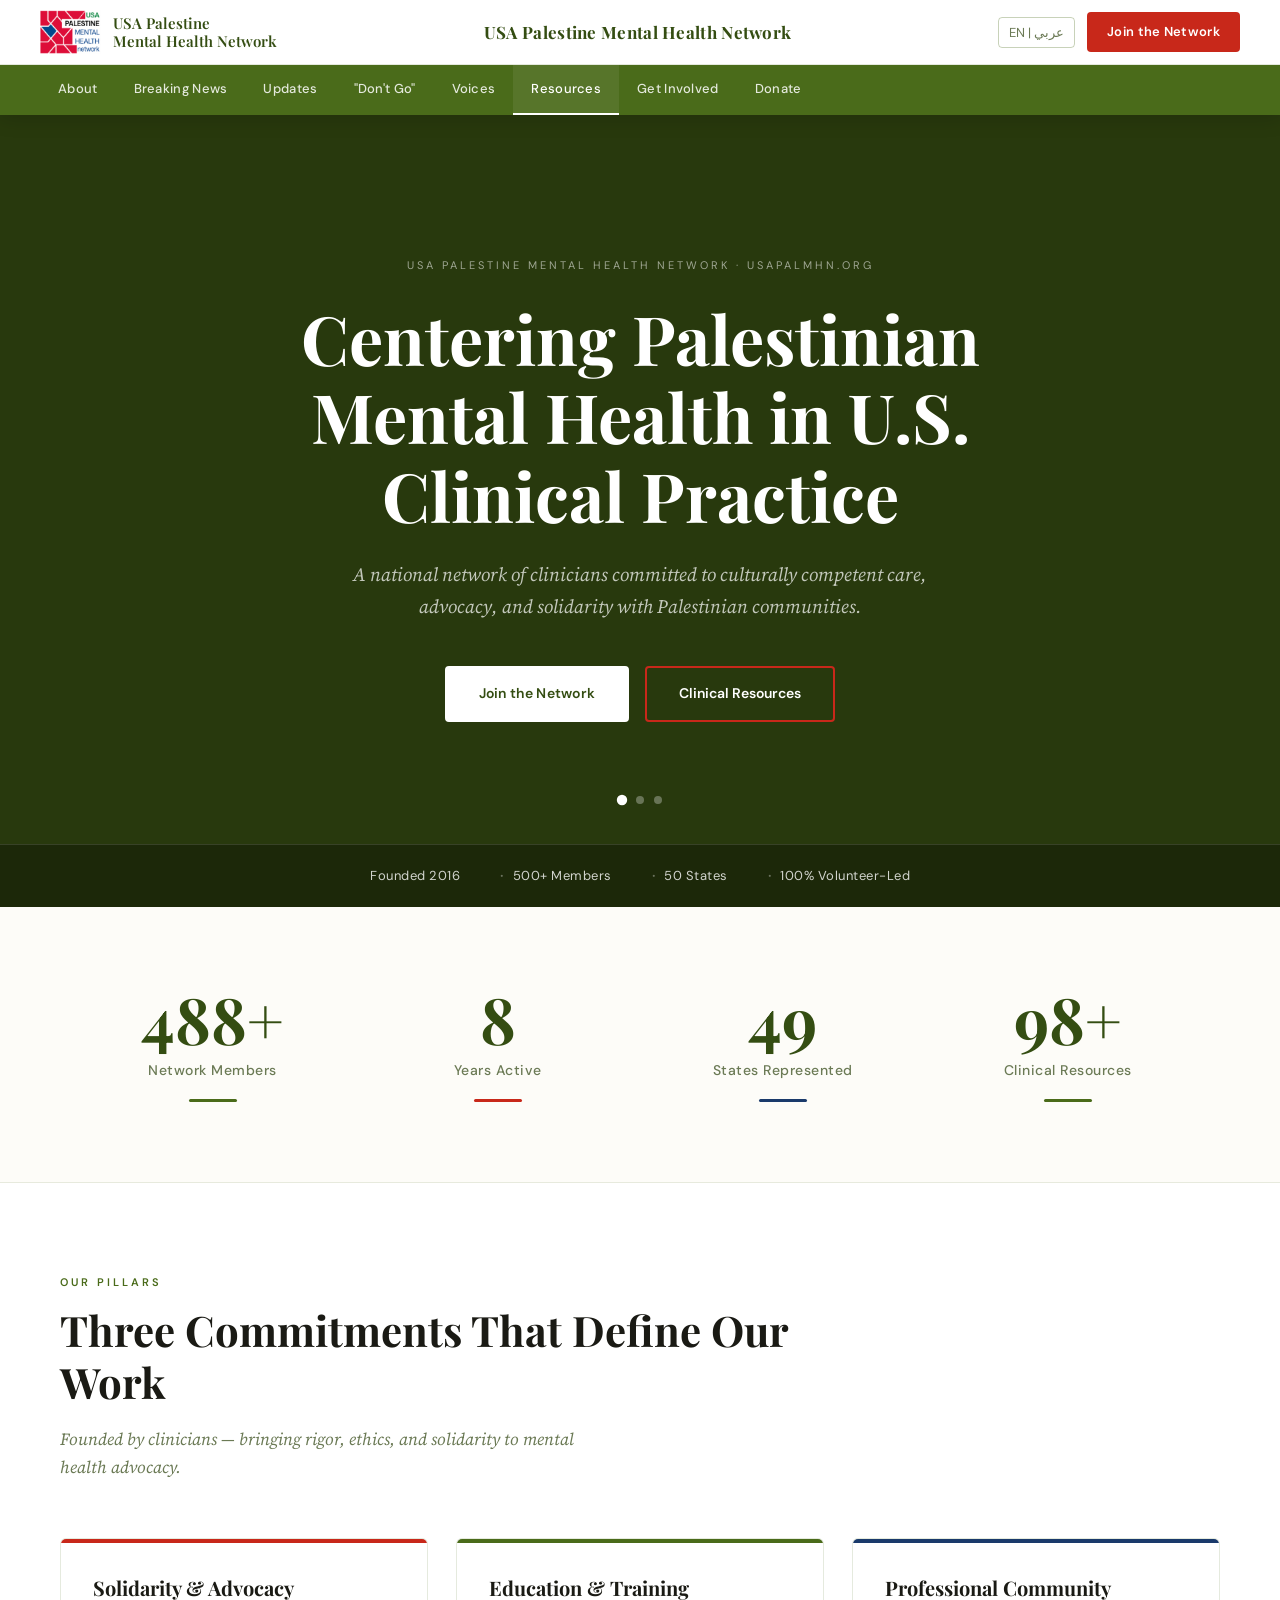
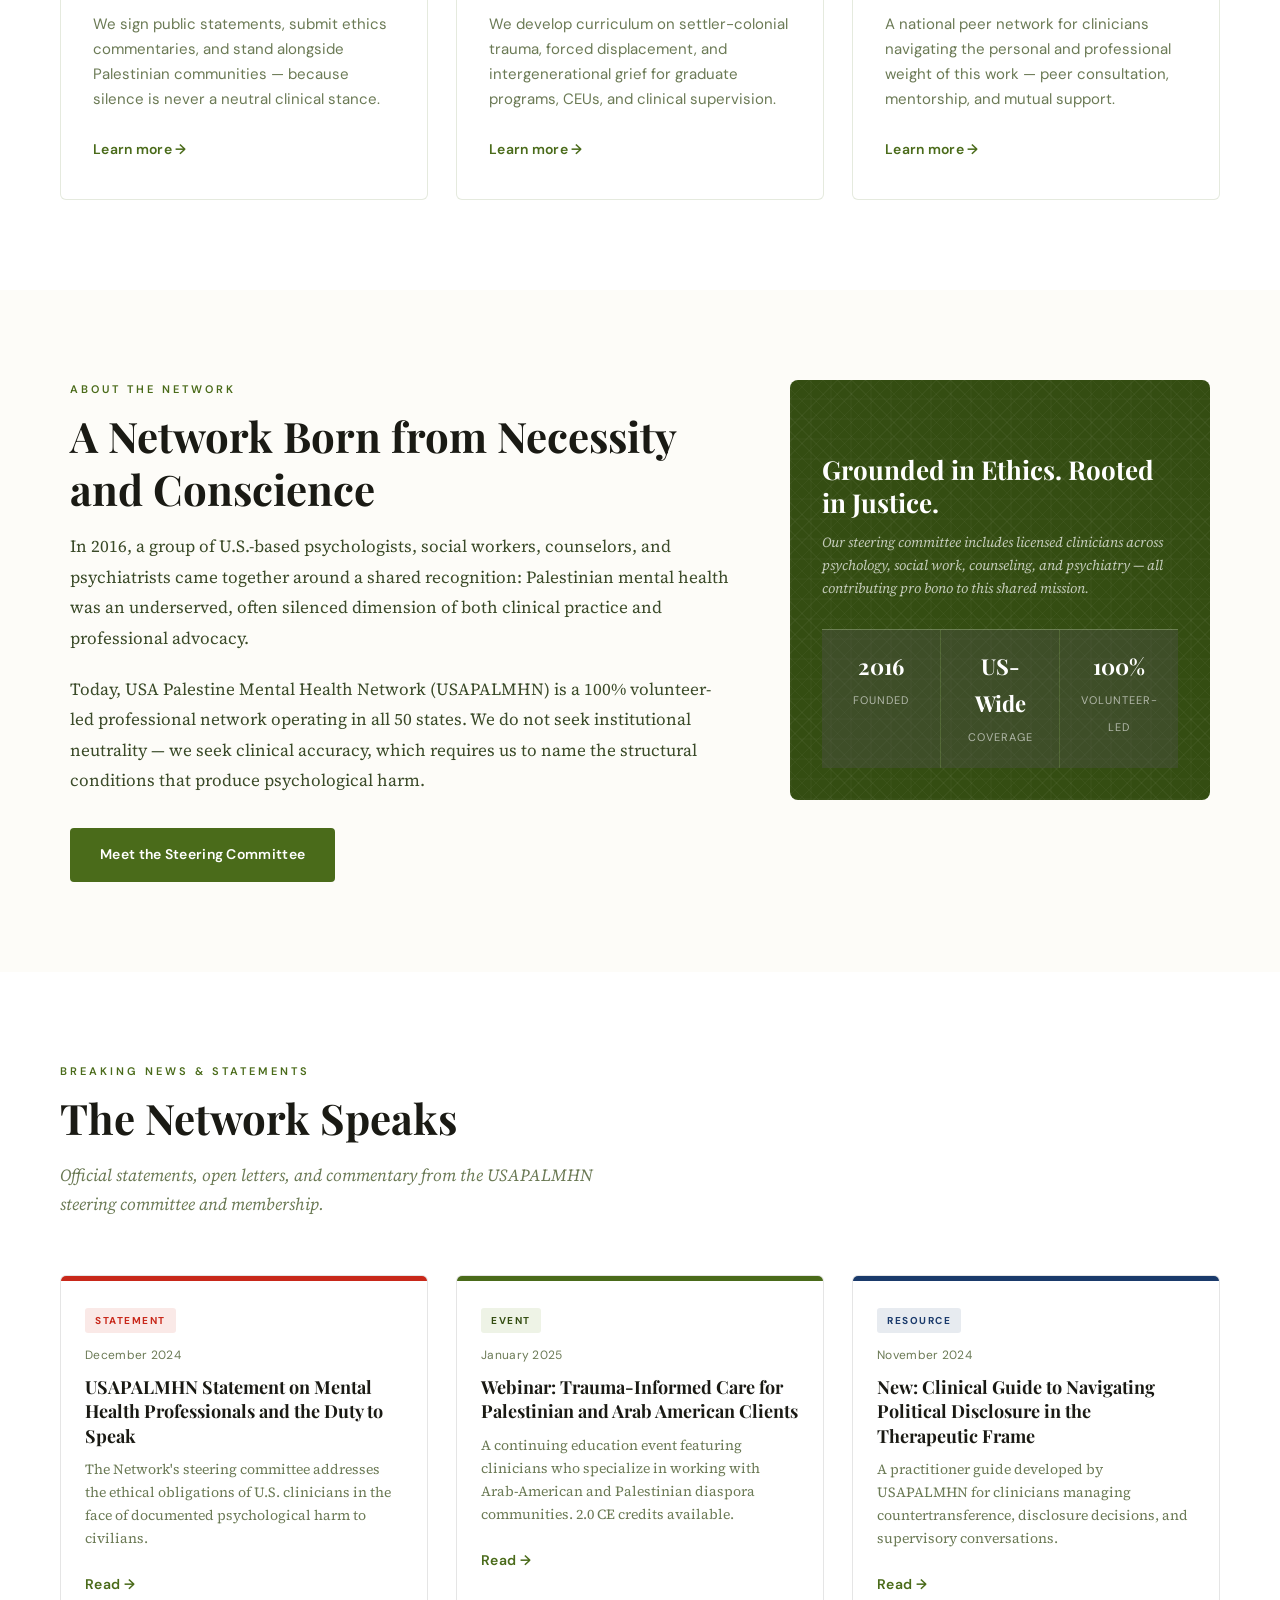
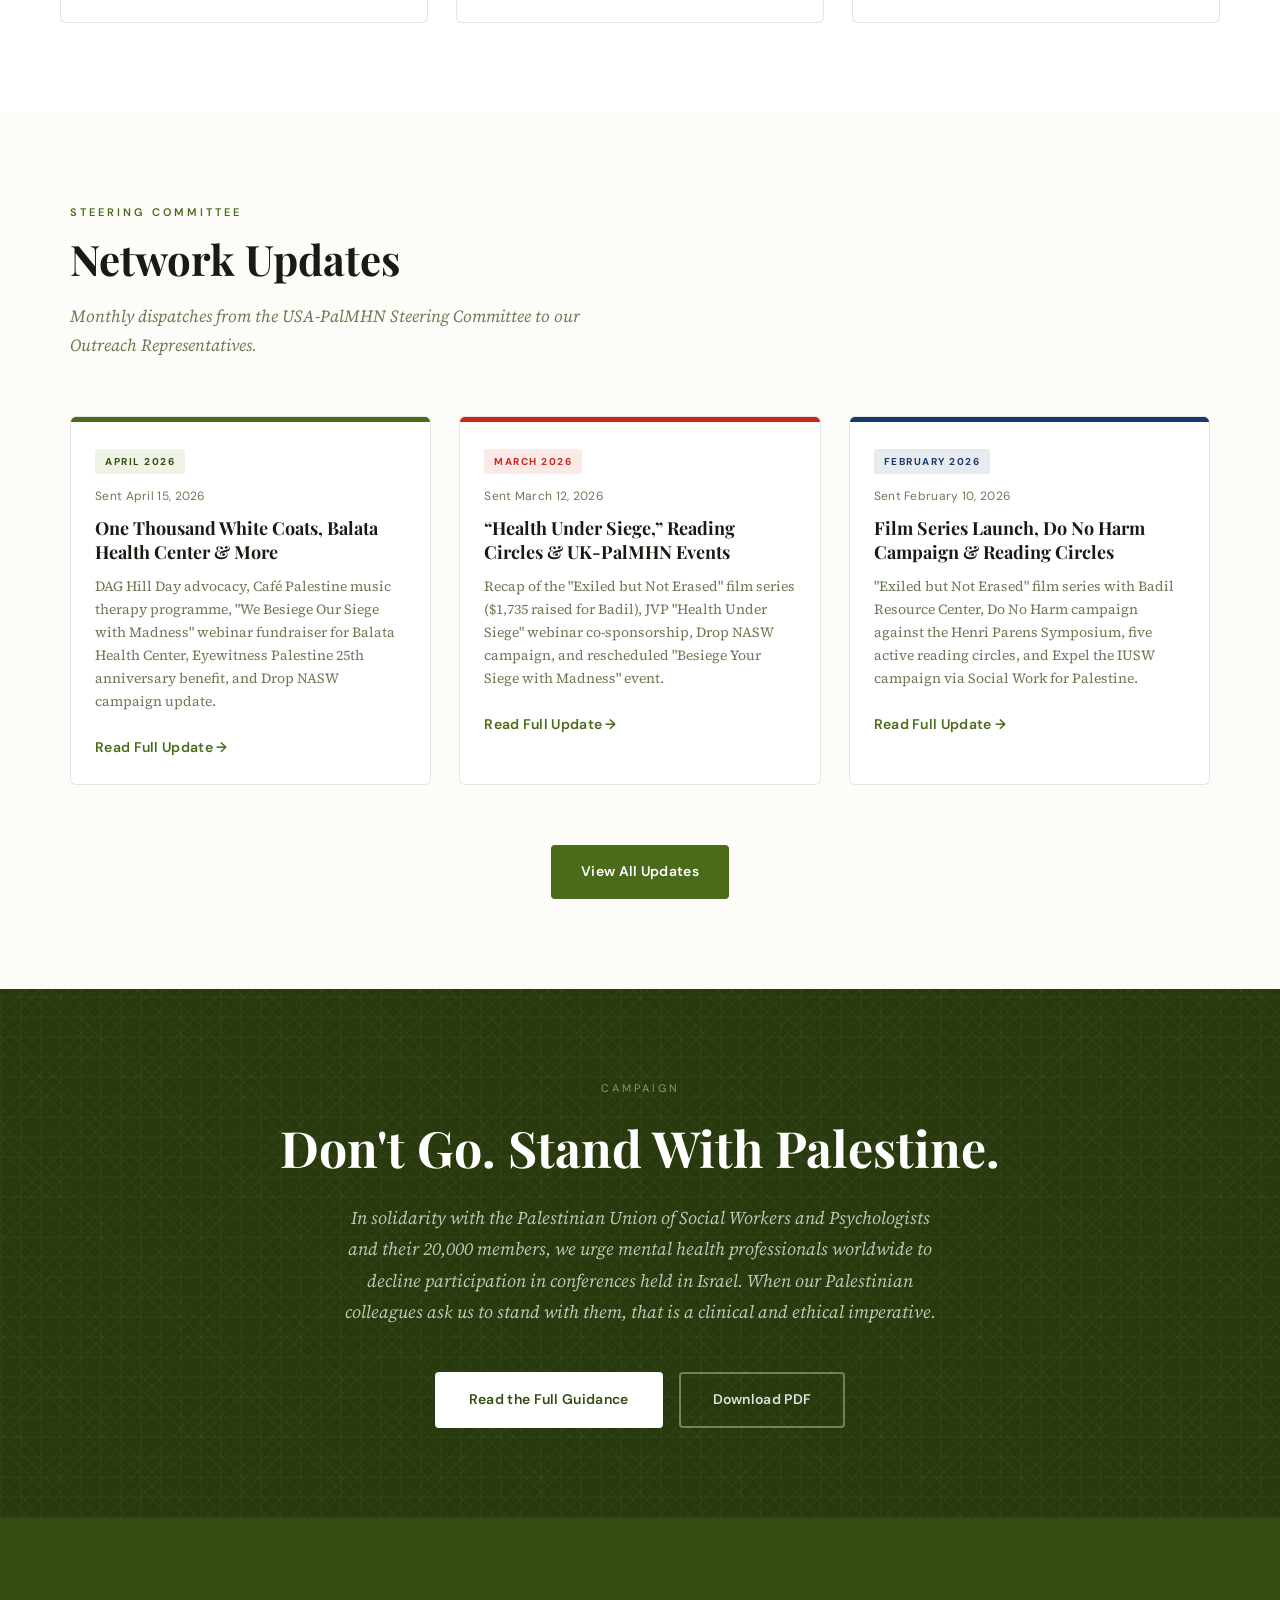
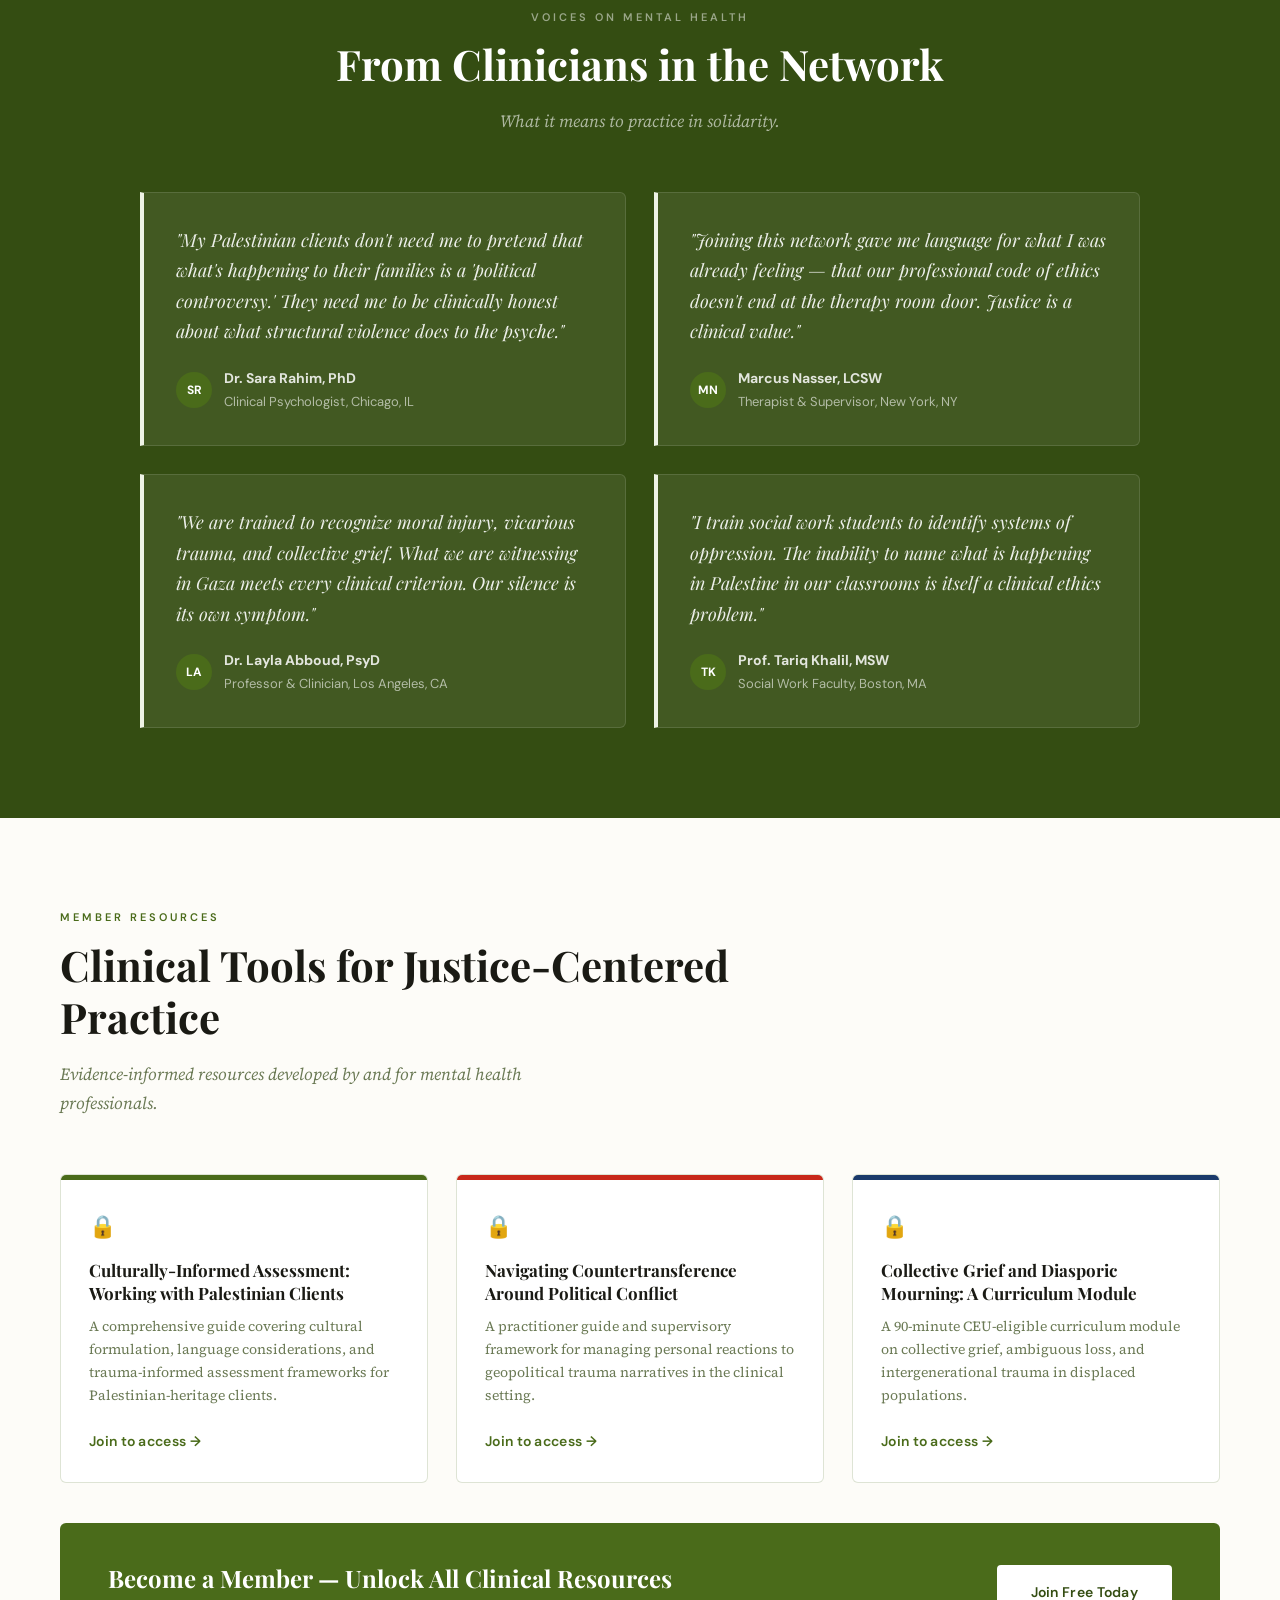
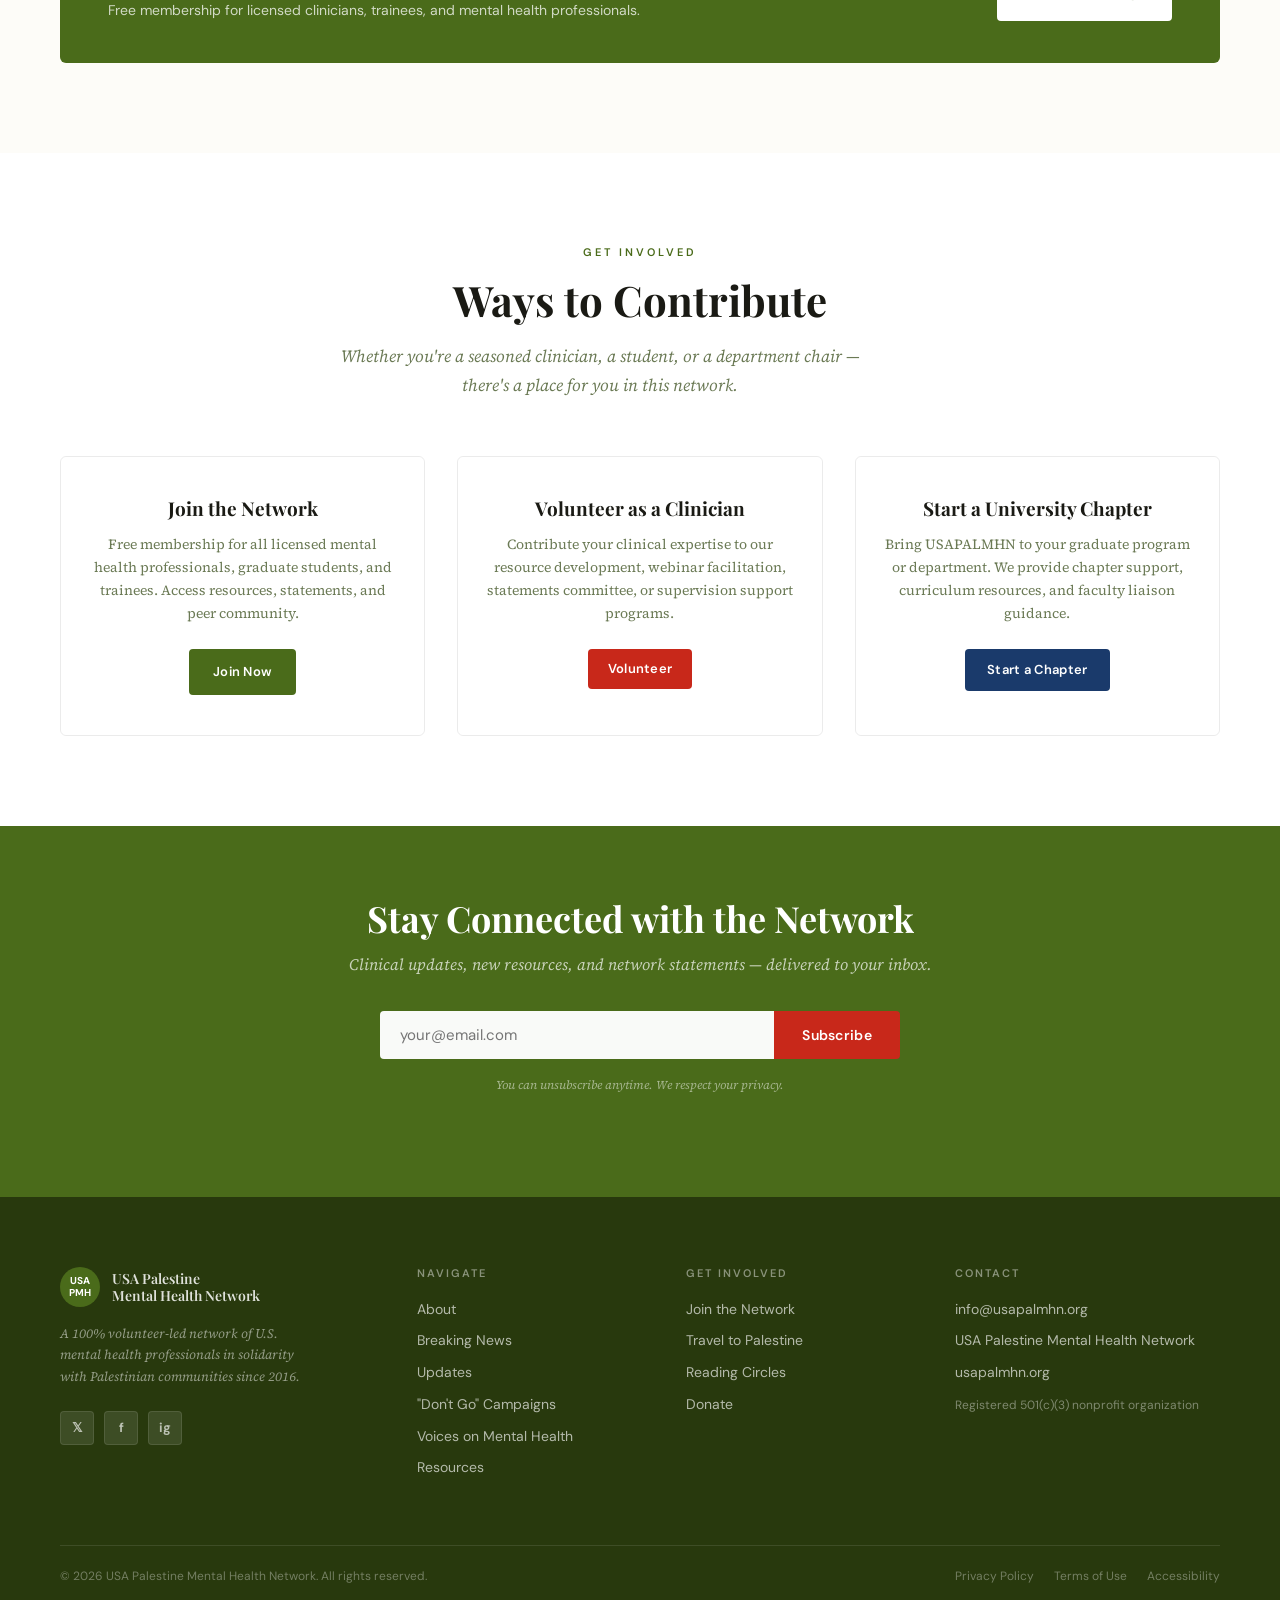
==== commit 4cacfd77: "Remove icons from various sections in HTML files for a cleaner layout" ====
--- a/index.html
+++ b/index.html
@@ -705,23 +705,20 @@
   <div class="section-header-left">
     <div class="section-label" data-en="Our Pillars" data-ar="ركائزنا">Our Pillars</div>
     <h2 class="section-title" data-en="Three Commitments That Define Our Work" data-ar="ثلاثة التزامات تحدد عملنا">Three Commitments That Define Our Work</h2>
-    <p class="section-sub" data-en="Founded by clinicians — bringing rigor, ethics, and solidarity to mental health advocacy." data-ar="تأسست من قبل الأطباء، للأطباء — تجلب الصرامة والأخلاق والتضامن إلى المناصرة الصحية النفسية.">Founded by clinicians — bringing rigor, ethics, and solidarity to mental health advocacy.</p>
+    <p class="section-sub" data-en="Founded by clinicians. Bringing rigor, ethics, and solidarity to mental health advocacy." data-ar="تأسست من قبل الأطباء، للأطباء — تجلب الصرامة والأخلاق والتضامن إلى المناصرة الصحية النفسية.">Founded by clinicians — bringing rigor, ethics, and solidarity to mental health advocacy.</p>
   </div>
   <div class="mission-grid">
     <div class="mission-card mc-red">
-      <div class="mission-icon mi-red">⚖</div>
       <h3 data-en="Solidarity &amp; Advocacy" data-ar="التضامن والمناصرة">Solidarity &amp; Advocacy</h3>
       <p data-en="We sign public statements, submit ethics commentaries, and stand alongside Palestinian communities — because silence is never a neutral clinical stance." data-ar="نوقع على البيانات العامة ونقدم تعليقات أخلاقية ونقف بجانب المجتمعات الفلسطينية — لأن الصمت ليس موقفًا سريريًا محايدًا أبدًا.">We sign public statements, submit ethics commentaries, and stand alongside Palestinian communities — because silence is never a neutral clinical stance.</p>
       <a href="#" class="link-arrow" data-en="Learn more →" data-ar="اعرف أكثر →">Learn more →</a>
     </div>
     <div class="mission-card mc-green">
-      <div class="mission-icon mi-green">📚</div>
       <h3 data-en="Education &amp; Training" data-ar="التعليم والتدريب">Education &amp; Training</h3>
       <p data-en="We develop curriculum on settler-colonial trauma, forced displacement, and intergenerational grief for graduate programs, CEUs, and clinical supervision." data-ar="نطور مناهج حول صدمة الاستعمار الاستيطاني والتهجير القسري والحزن بين الأجيال للبرامج الدراسية ووحدات التعليم المستمر والإشراف السريري.">We develop curriculum on settler-colonial trauma, forced displacement, and intergenerational grief for graduate programs, CEUs, and clinical supervision.</p>
       <a href="#" class="link-arrow" data-en="Learn more →" data-ar="اعرف أكثر →">Learn more →</a>
     </div>
     <div class="mission-card mc-blue">
-      <div class="mission-icon mi-blue">🤝</div>
       <h3 data-en="Professional Community" data-ar="المجتمع المهني">Professional Community</h3>
       <p data-en="A national peer network for clinicians navigating the personal and professional weight of this work — peer consultation, mentorship, and mutual support." data-ar="شبكة وطنية للأقران للأطباء الذين يتعاملون مع الثقل الشخصي والمهني لهذا العمل — استشارات الأقران والتوجيه والدعم المتبادل.">A national peer network for clinicians navigating the personal and professional weight of this work — peer consultation, mentorship, and mutual support.</p>
       <a href="#" class="link-arrow" data-en="Learn more →" data-ar="اعرف أكثر →">Learn more →</a>
@@ -958,19 +955,16 @@
   </div>
   <div class="gi-grid">
     <div class="gi-card">
-      <div class="gi-icon gi-icon-green">🌐</div>
       <h3 data-en="Join the Network" data-ar="انضم إلى الشبكة">Join the Network</h3>
       <p data-en="Free membership for all licensed mental health professionals, graduate students, and trainees. Access resources, statements, and peer community." data-ar="عضوية مجانية لجميع متخصصي الصحة النفسية المرخصين وطلاب الدراسات العليا والمتدربين. الوصول إلى الموارد والبيانات ومجتمع الأقران.">Free membership for all licensed mental health professionals, graduate students, and trainees. Access resources, statements, and peer community.</p>
       <a href="get-involved.html#join" class="btn-olive-sm" data-en="Join Now" data-ar="انضم الآن">Join Now</a>
     </div>
     <div class="gi-card">
-      <div class="gi-icon gi-icon-red">✊</div>
       <h3 data-en="Volunteer as a Clinician" data-ar="تطوع كطبيب">Volunteer as a Clinician</h3>
       <p data-en="Contribute your clinical expertise to our resource development, webinar facilitation, statements committee, or supervision support programs." data-ar="ساهم بخبرتك السريرية في تطوير مواردنا أو تيسير الندوات عبر الإنترنت أو لجنة البيانات أو برامج دعم الإشراف.">Contribute your clinical expertise to our resource development, webinar facilitation, statements committee, or supervision support programs.</p>
       <a href="#" class="btn-join" style="animation:none;" data-en="Volunteer" data-ar="تطوع">Volunteer</a>
     </div>
     <div class="gi-card">
-      <div class="gi-icon gi-icon-blue">🎓</div>
       <h3 data-en="Start a University Chapter" data-ar="أسس فصلًا جامعيًا">Start a University Chapter</h3>
       <p data-en="Bring USAPALMHN to your graduate program or department. We provide chapter support, curriculum resources, and faculty liaison guidance." data-ar="أحضر USAPALMHN إلى برنامجك الدراسي أو قسمك. نقدم دعم الفصل وموارد المناهج وإرشاد ارتباط أعضاء هيئة التدريس.">Bring USAPALMHN to your graduate program or department. We provide chapter support, curriculum resources, and faculty liaison guidance.</p>
       <a href="#" class="btn-navy-sm" data-en="Start a Chapter" data-ar="أسس فصلًا">Start a Chapter</a>
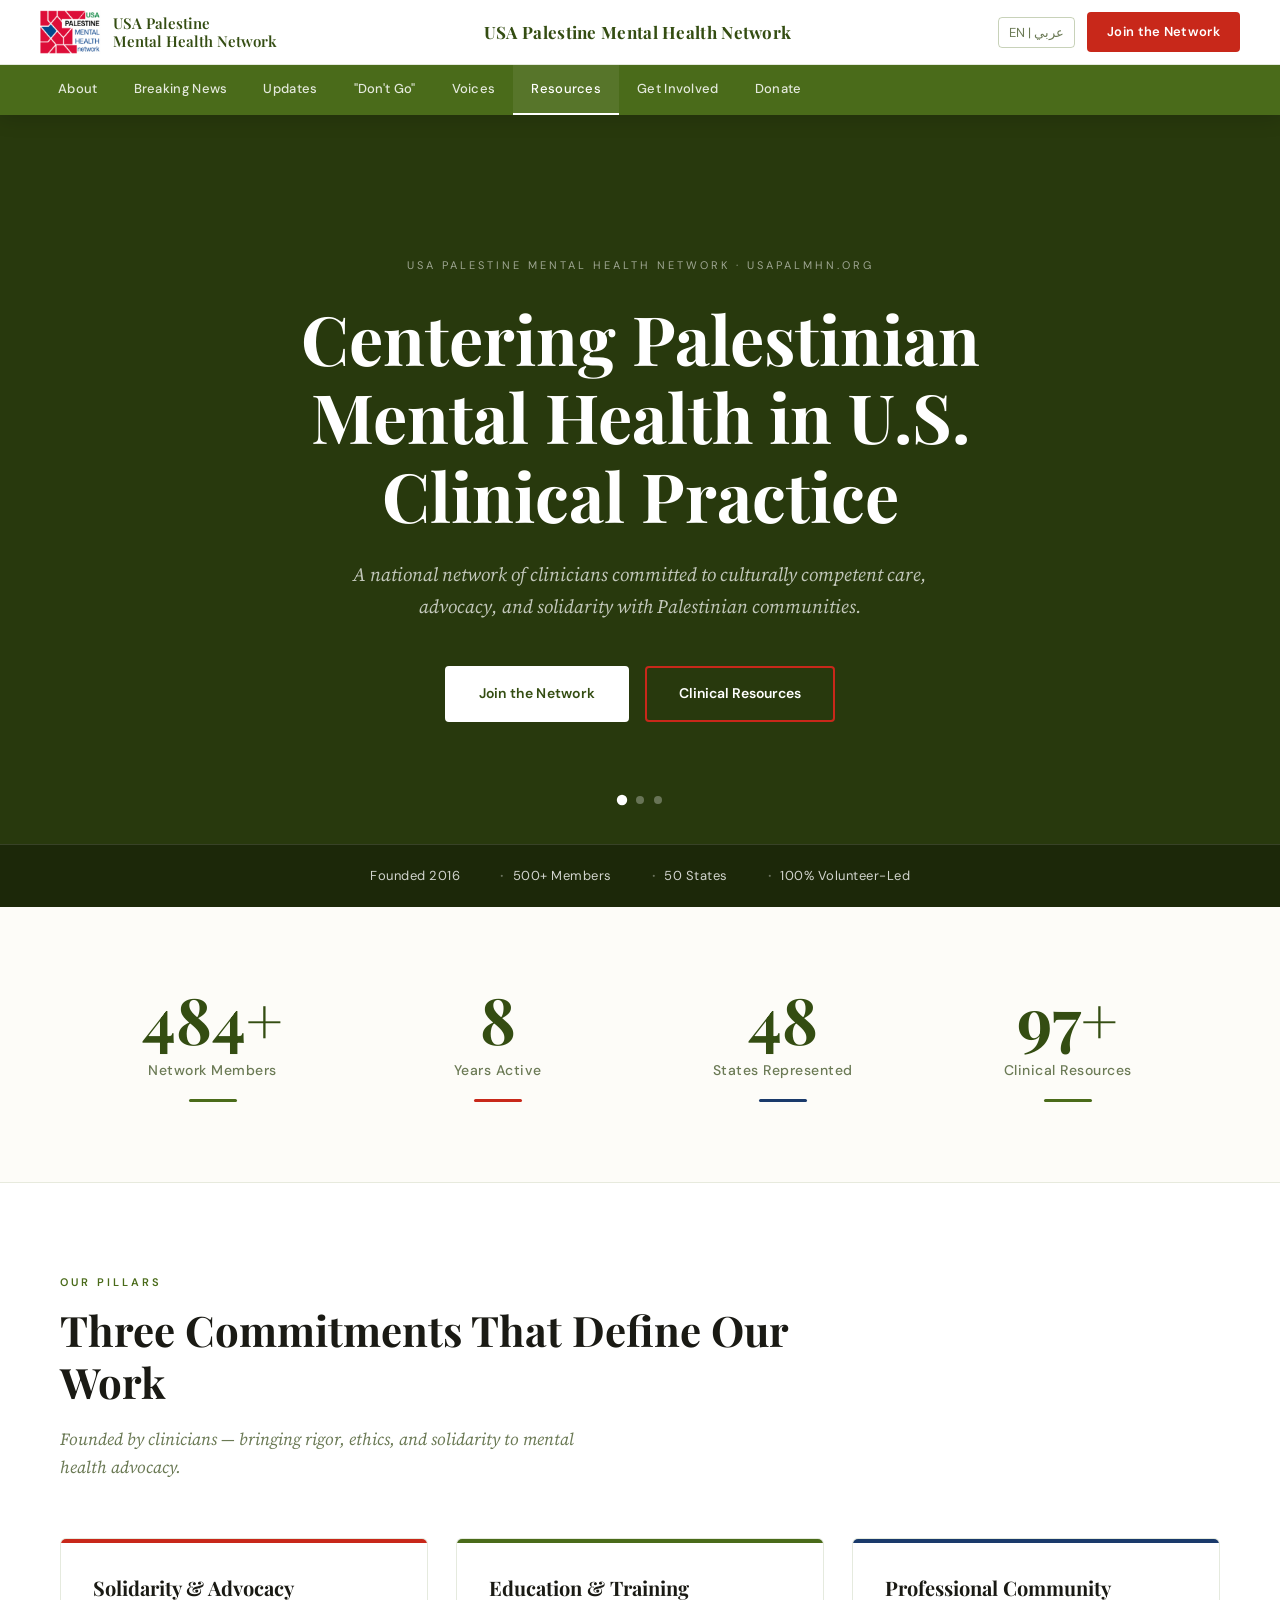
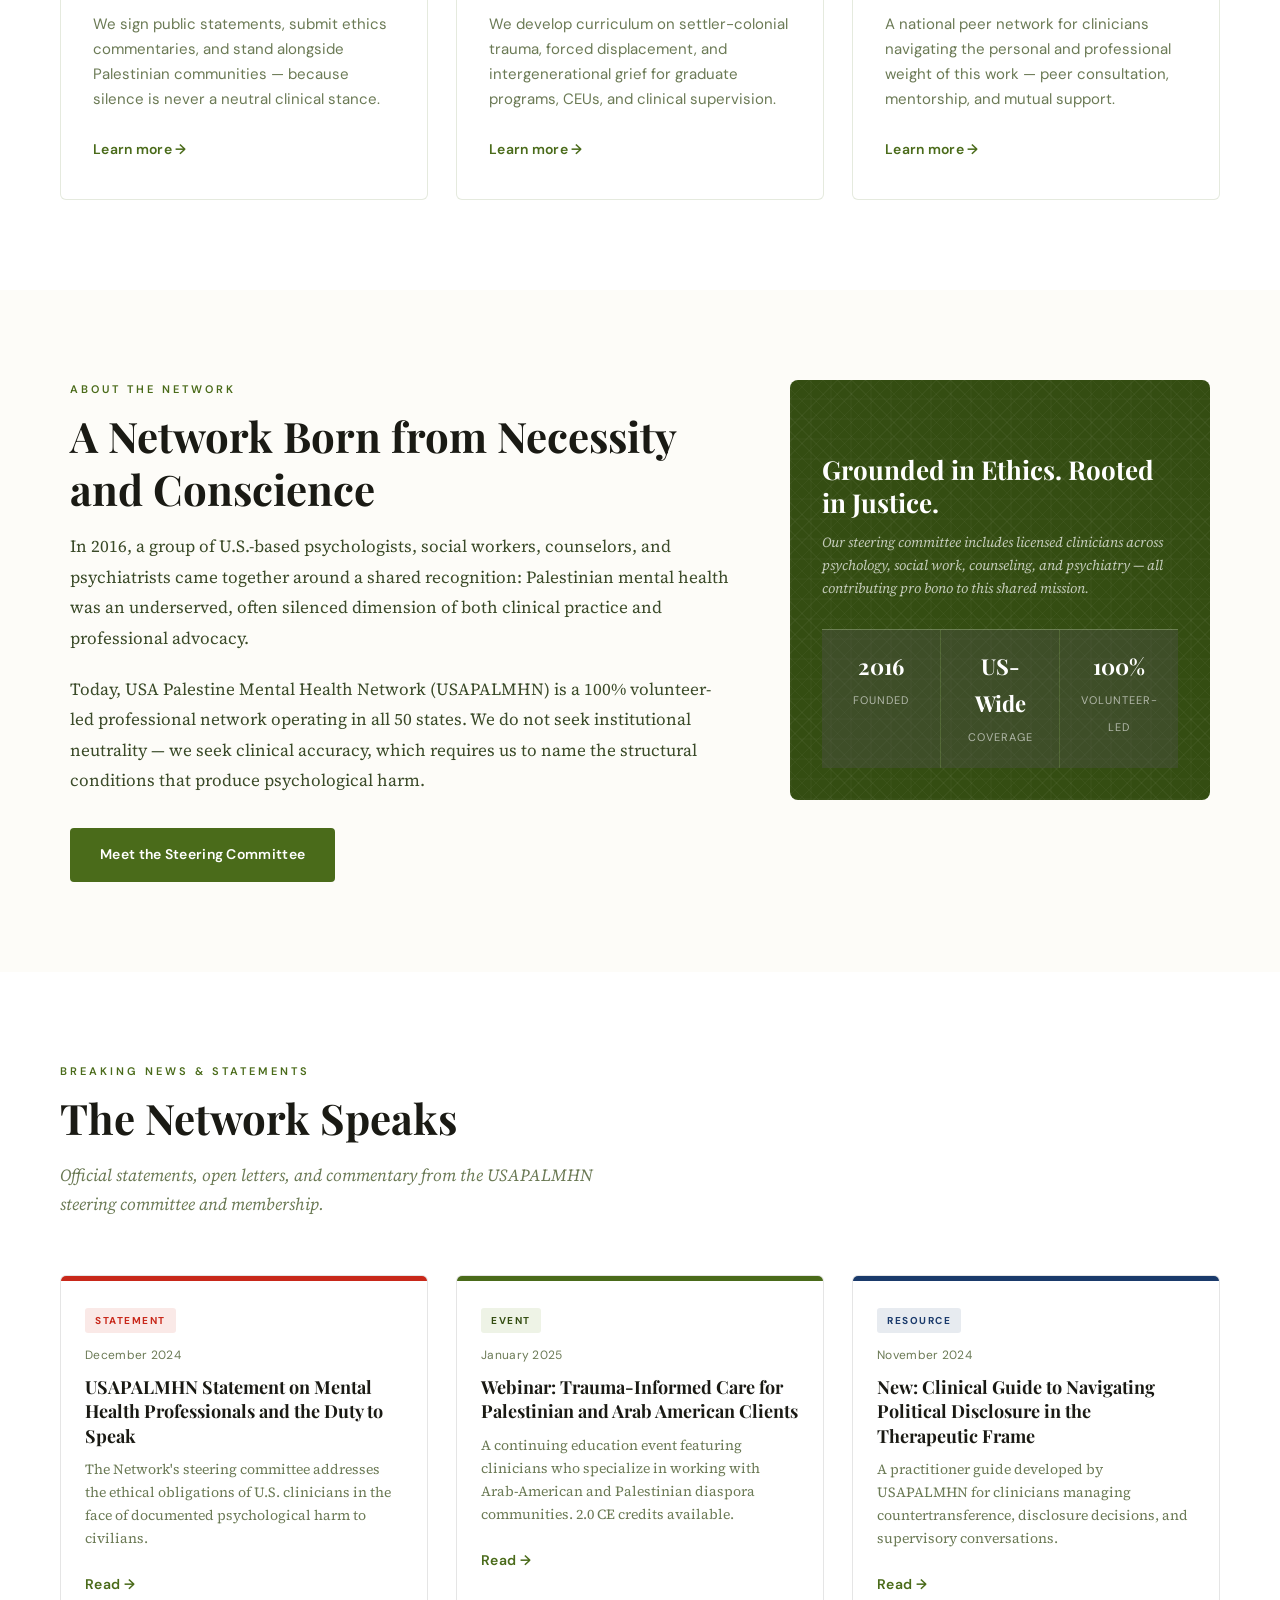
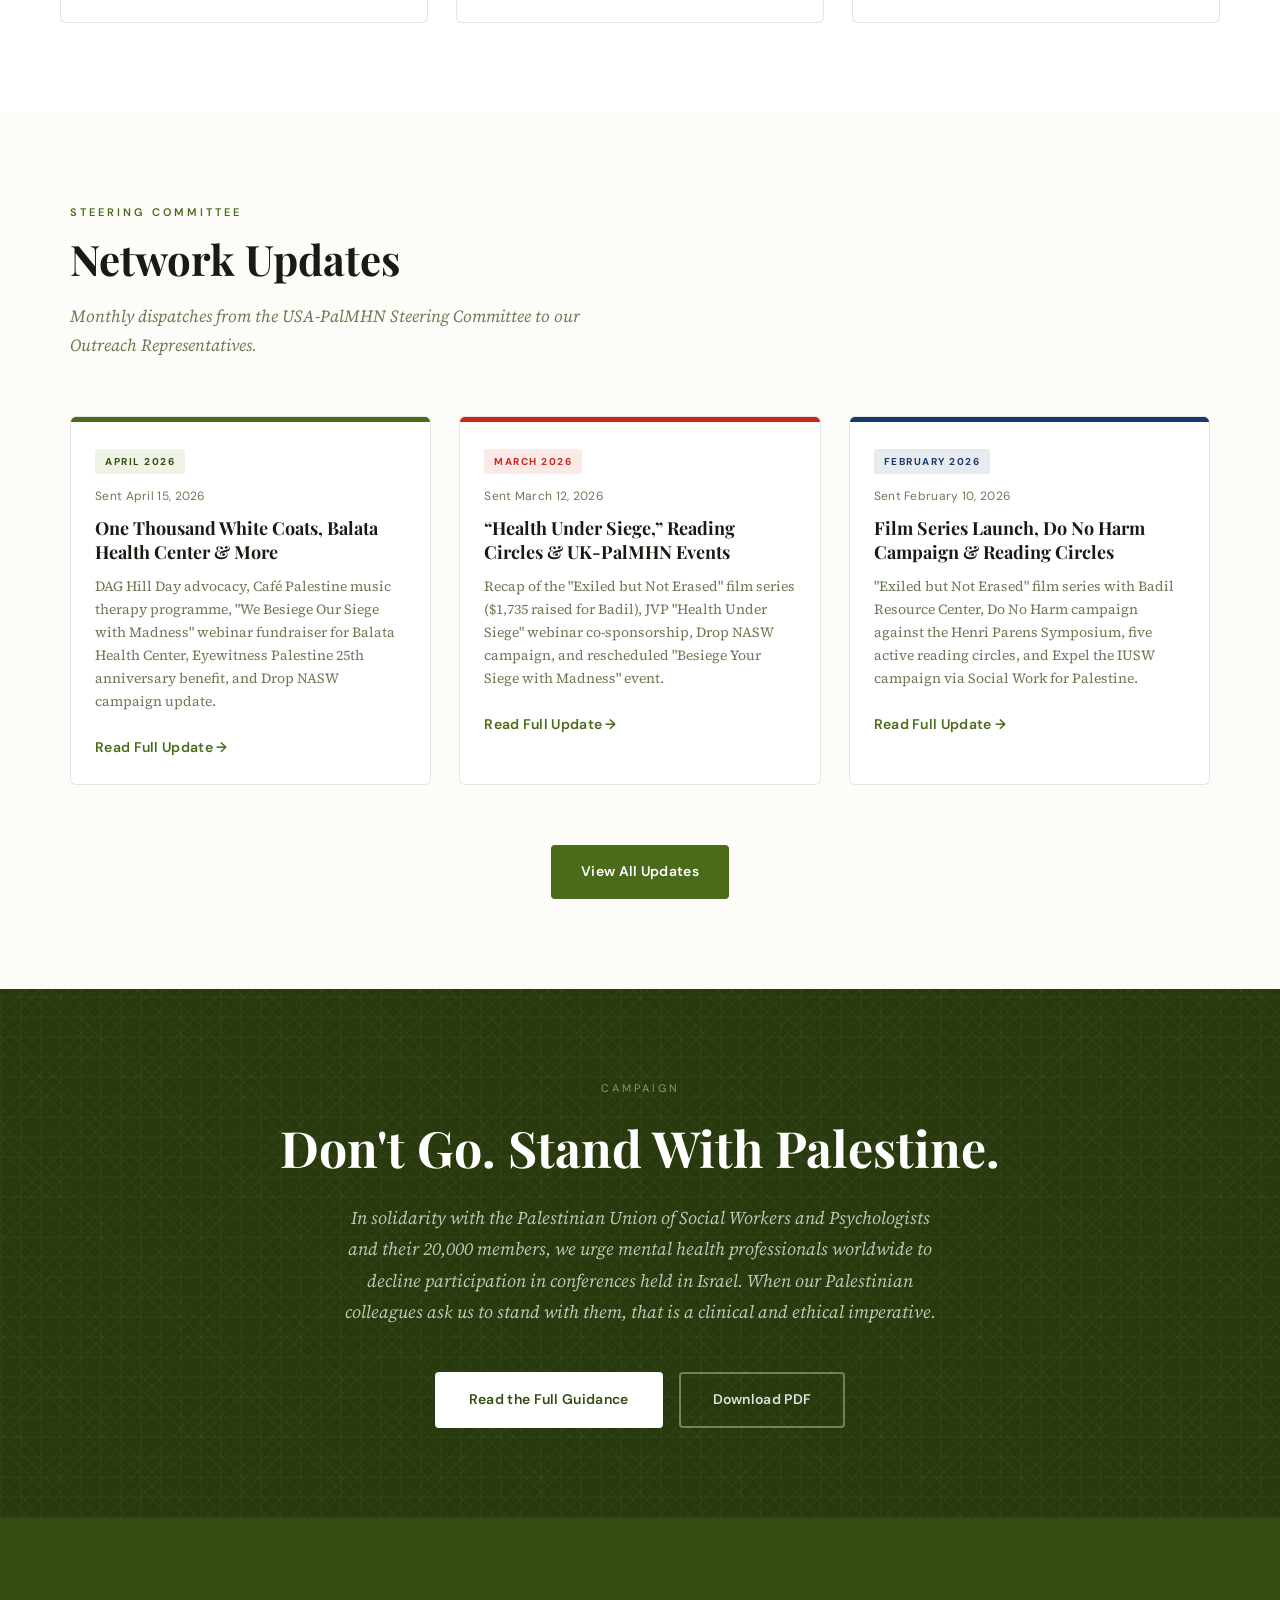
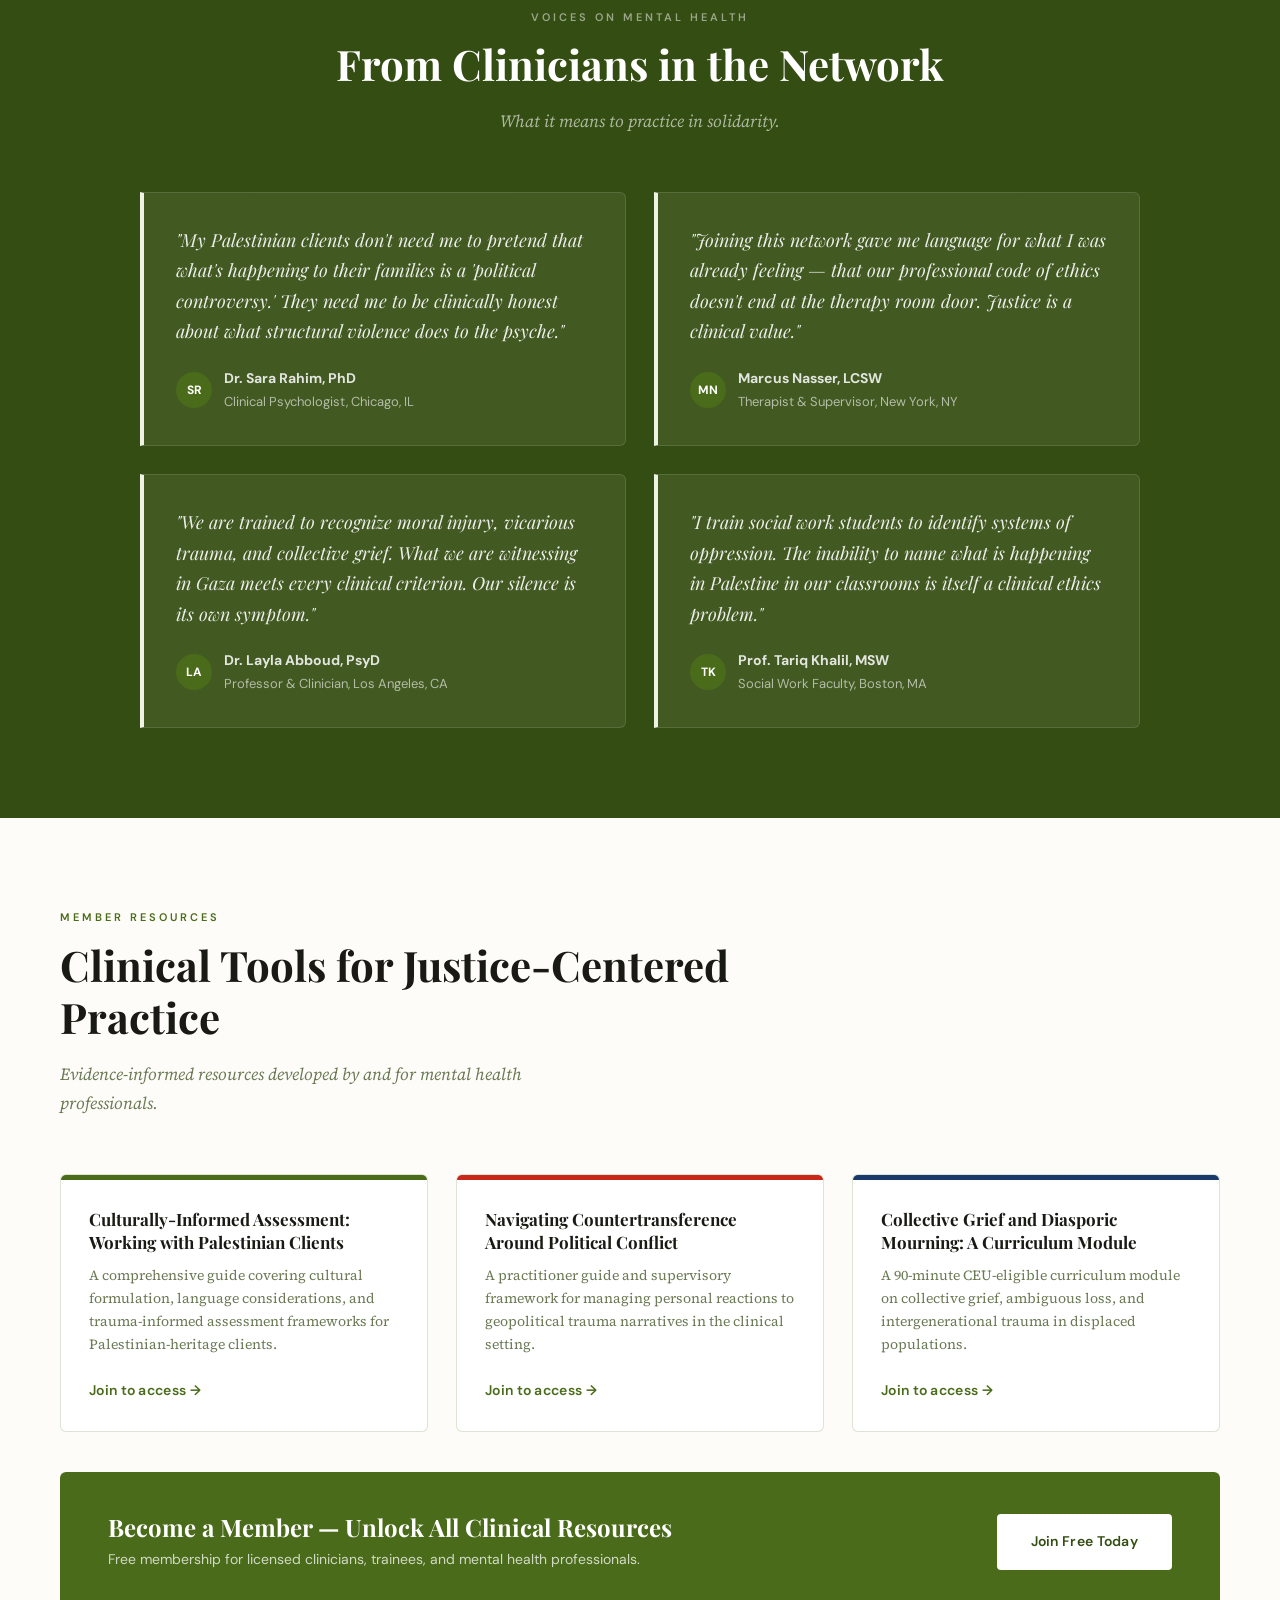
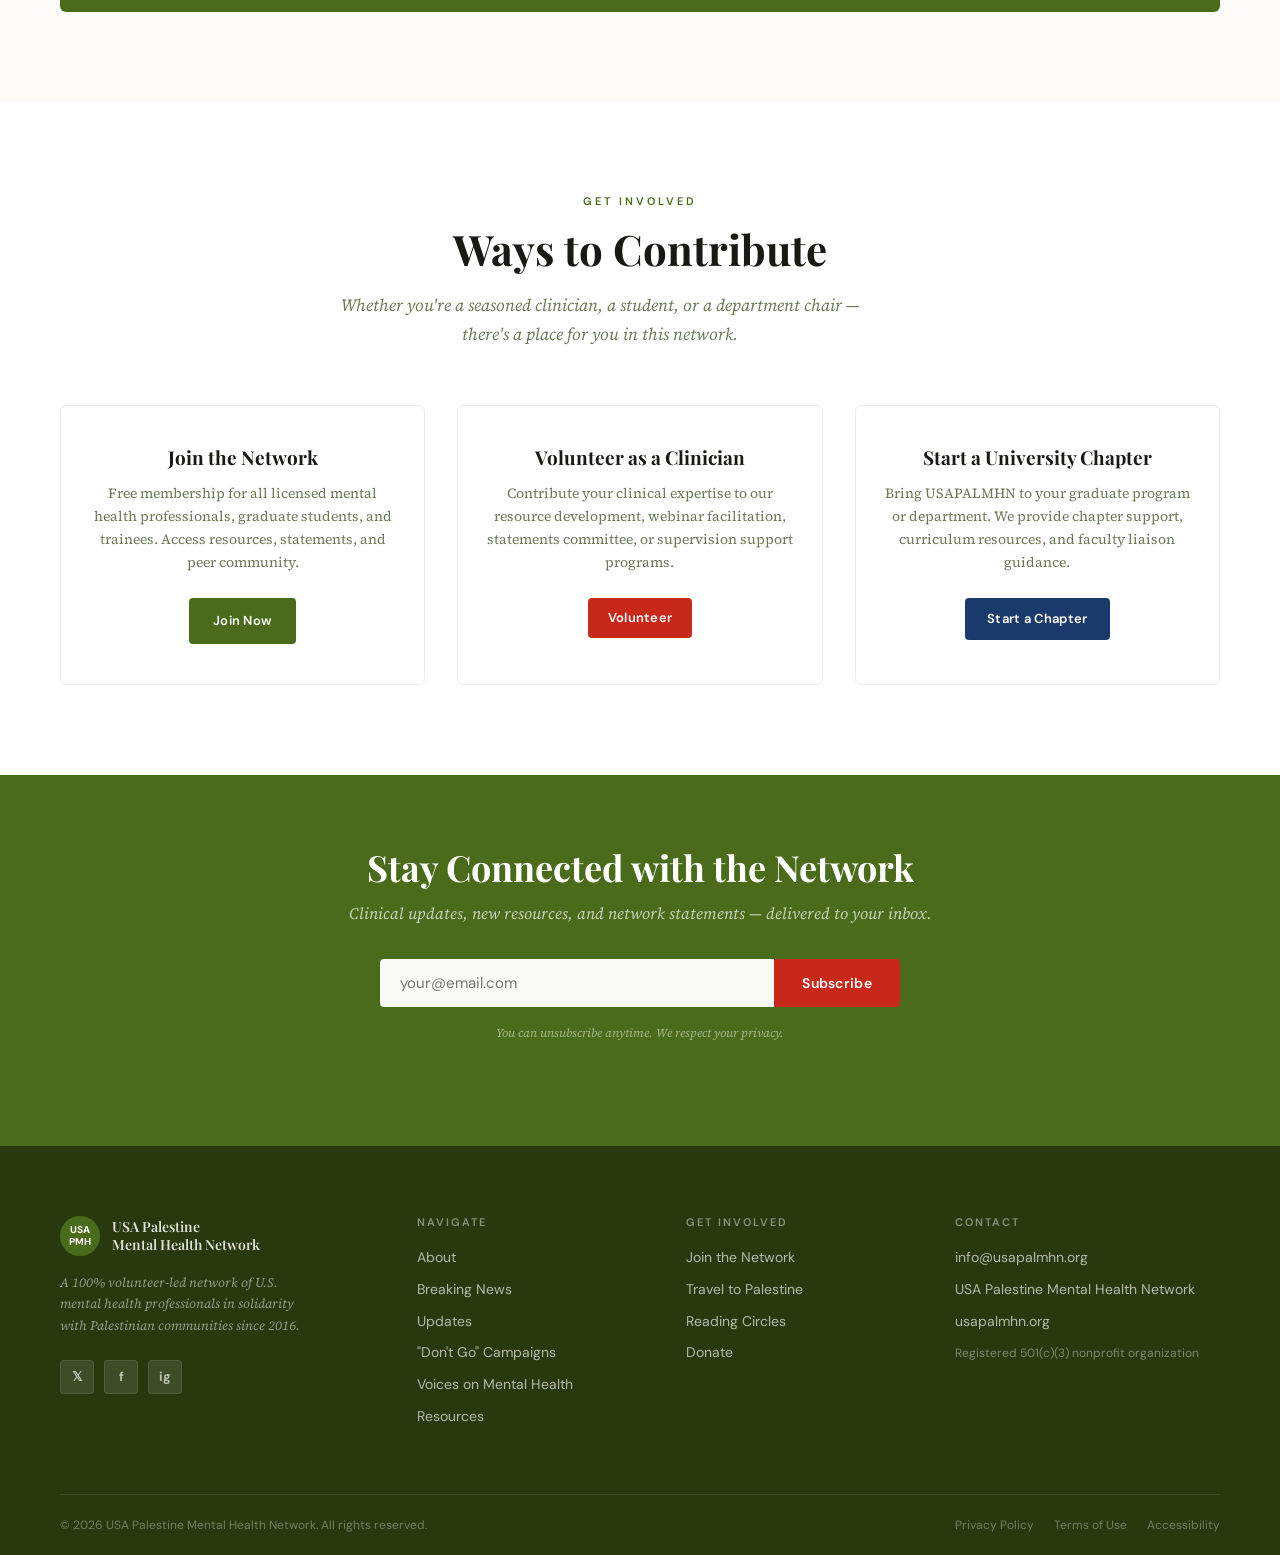
==== commit 5068a545: "Add Crisis Resources page and update links in index and resources pages - Created a new HTML page fo" ====
--- a/index.html
+++ b/index.html
@@ -912,7 +912,6 @@
     <div class="resource-card">
       <div class="resource-bar rb-green"></div>
       <div class="resource-body">
-        <div class="resource-lock">🔒</div>
         <h3 data-en="Culturally-Informed Assessment: Working with Palestinian Clients" data-ar="التقييم المستنير ثقافيًا: العمل مع العملاء الفلسطينيين">Culturally-Informed Assessment: Working with Palestinian Clients</h3>
         <p data-en="A comprehensive guide covering cultural formulation, language considerations, and trauma-informed assessment frameworks for Palestinian-heritage clients." data-ar="دليل شامل يغطي الصياغة الثقافية واعتبارات اللغة وأطر التقييم المستنيرة بالصدمة للعملاء من التراث الفلسطيني.">A comprehensive guide covering cultural formulation, language considerations, and trauma-informed assessment frameworks for Palestinian-heritage clients.</p>
         <a href="#get-involved" class="link-arrow" data-en="Join to access →" data-ar="انضم للوصول →">Join to access →</a>
@@ -921,7 +920,6 @@
     <div class="resource-card">
       <div class="resource-bar rb-red"></div>
       <div class="resource-body">
-        <div class="resource-lock">🔒</div>
         <h3 data-en="Navigating Countertransference Around Political Conflict" data-ar="التعامل مع الانتقال المضاد حول النزاع السياسي">Navigating Countertransference Around Political Conflict</h3>
         <p data-en="A practitioner guide and supervisory framework for managing personal reactions to geopolitical trauma narratives in the clinical setting." data-ar="دليل ممارس وإطار إشرافي لإدارة ردود الفعل الشخصية على روايات الصدمة الجيوسياسية في البيئة السريرية.">A practitioner guide and supervisory framework for managing personal reactions to geopolitical trauma narratives in the clinical setting.</p>
         <a href="#get-involved" class="link-arrow" data-en="Join to access →" data-ar="انضم للوصول →">Join to access →</a>
@@ -930,7 +928,6 @@
     <div class="resource-card">
       <div class="resource-bar rb-blue"></div>
       <div class="resource-body">
-        <div class="resource-lock">🔒</div>
         <h3 data-en="Collective Grief and Diasporic Mourning: A Curriculum Module" data-ar="الحزن الجماعي والحداد في الشتات: وحدة منهجية">Collective Grief and Diasporic Mourning: A Curriculum Module</h3>
         <p data-en="A 90-minute CEU-eligible curriculum module on collective grief, ambiguous loss, and intergenerational trauma in displaced populations." data-ar="وحدة منهجية مدتها 90 دقيقة مؤهلة لوحدات التعليم المستمر حول الحزن الجماعي والخسارة الغامضة والصدمة عبر الأجيال في المجتمعات المهجرة.">A 90-minute CEU-eligible curriculum module on collective grief, ambiguous loss, and intergenerational trauma in displaced populations.</p>
         <a href="#get-involved" class="link-arrow" data-en="Join to access →" data-ar="انضم للوصول →">Join to access →</a>
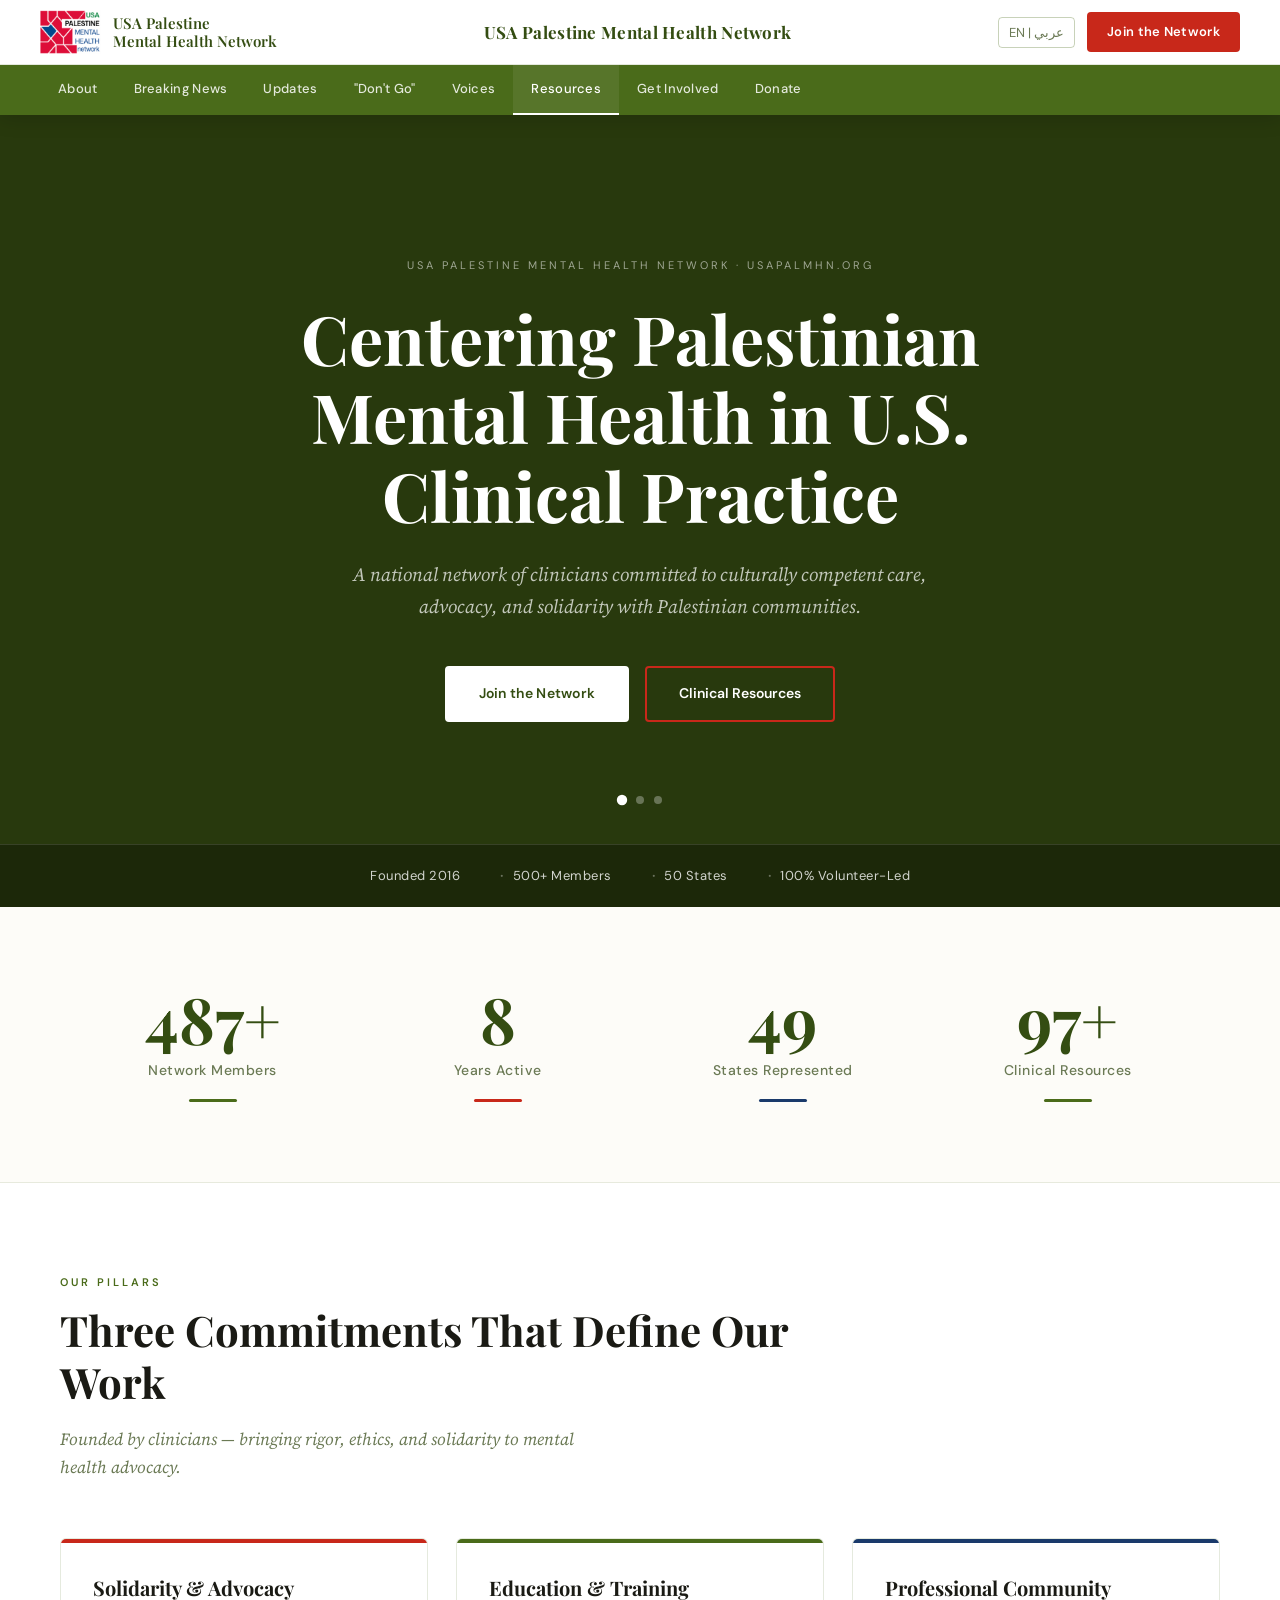
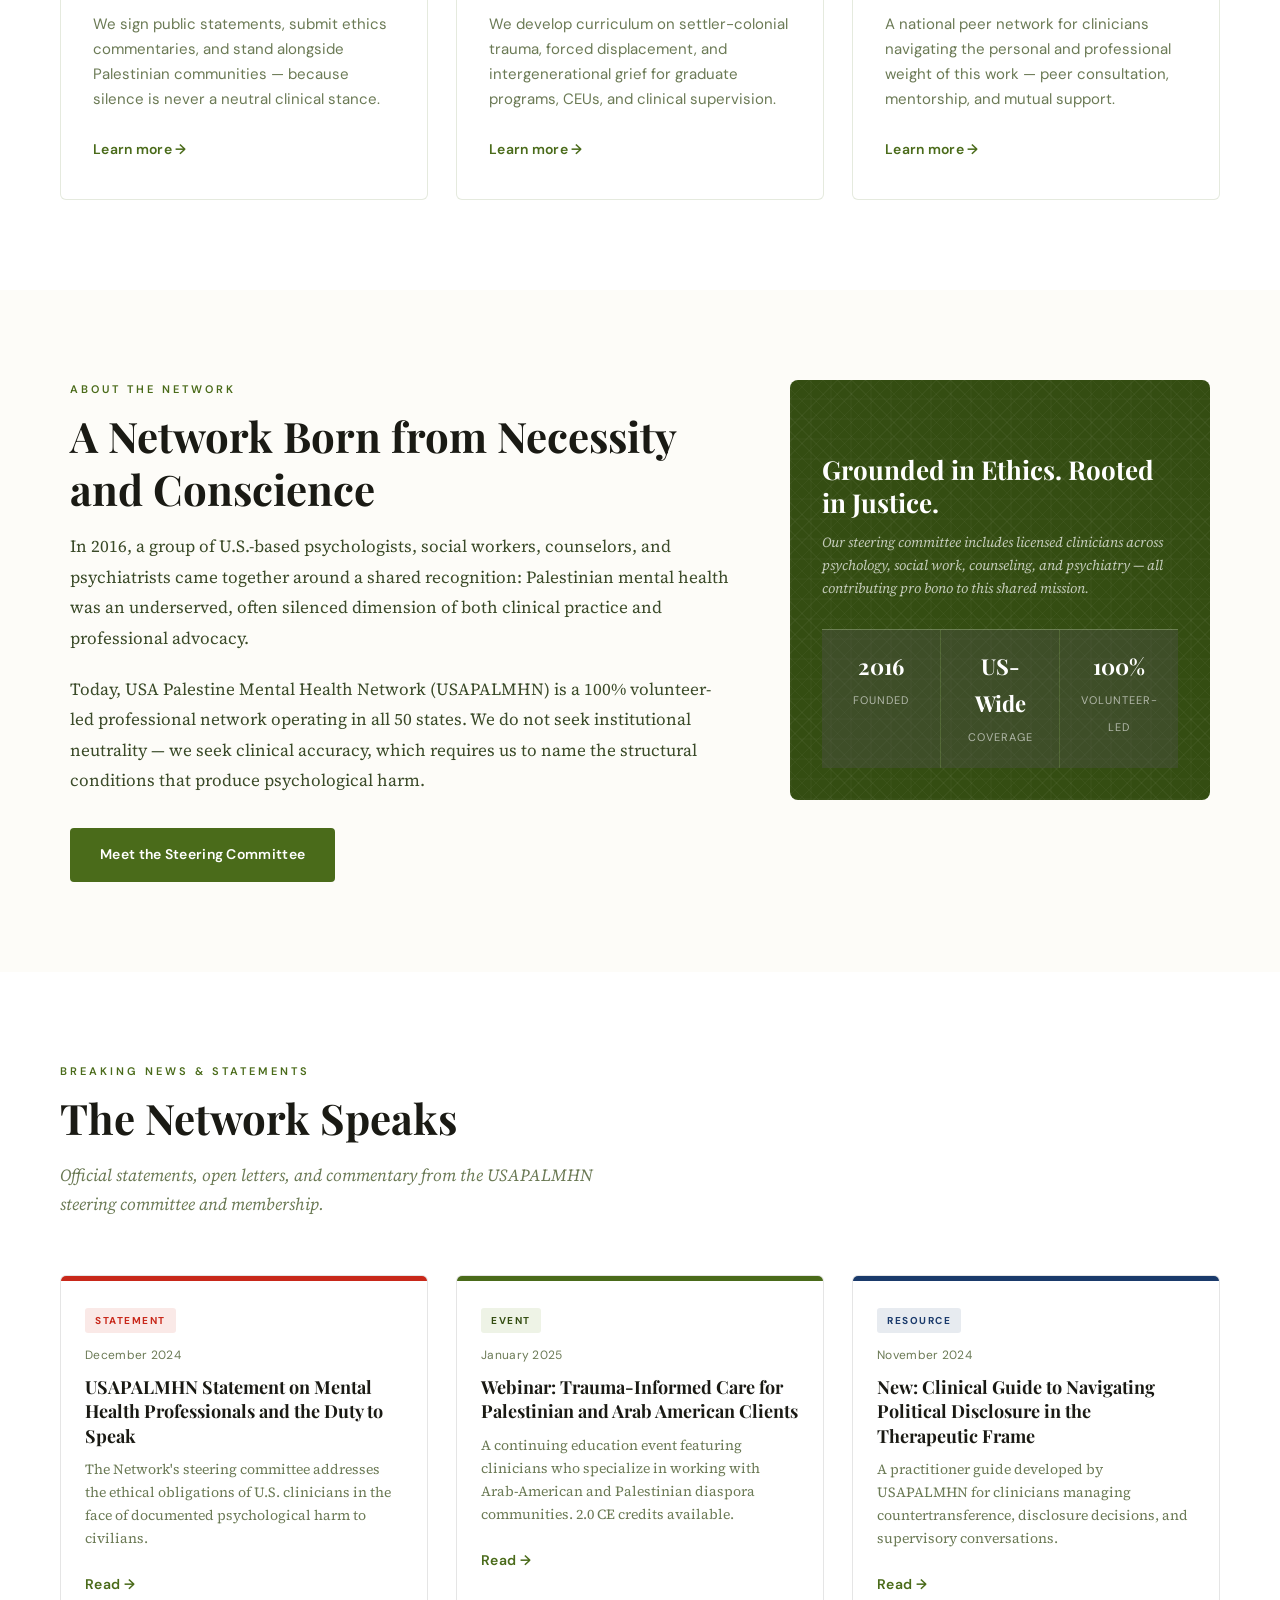
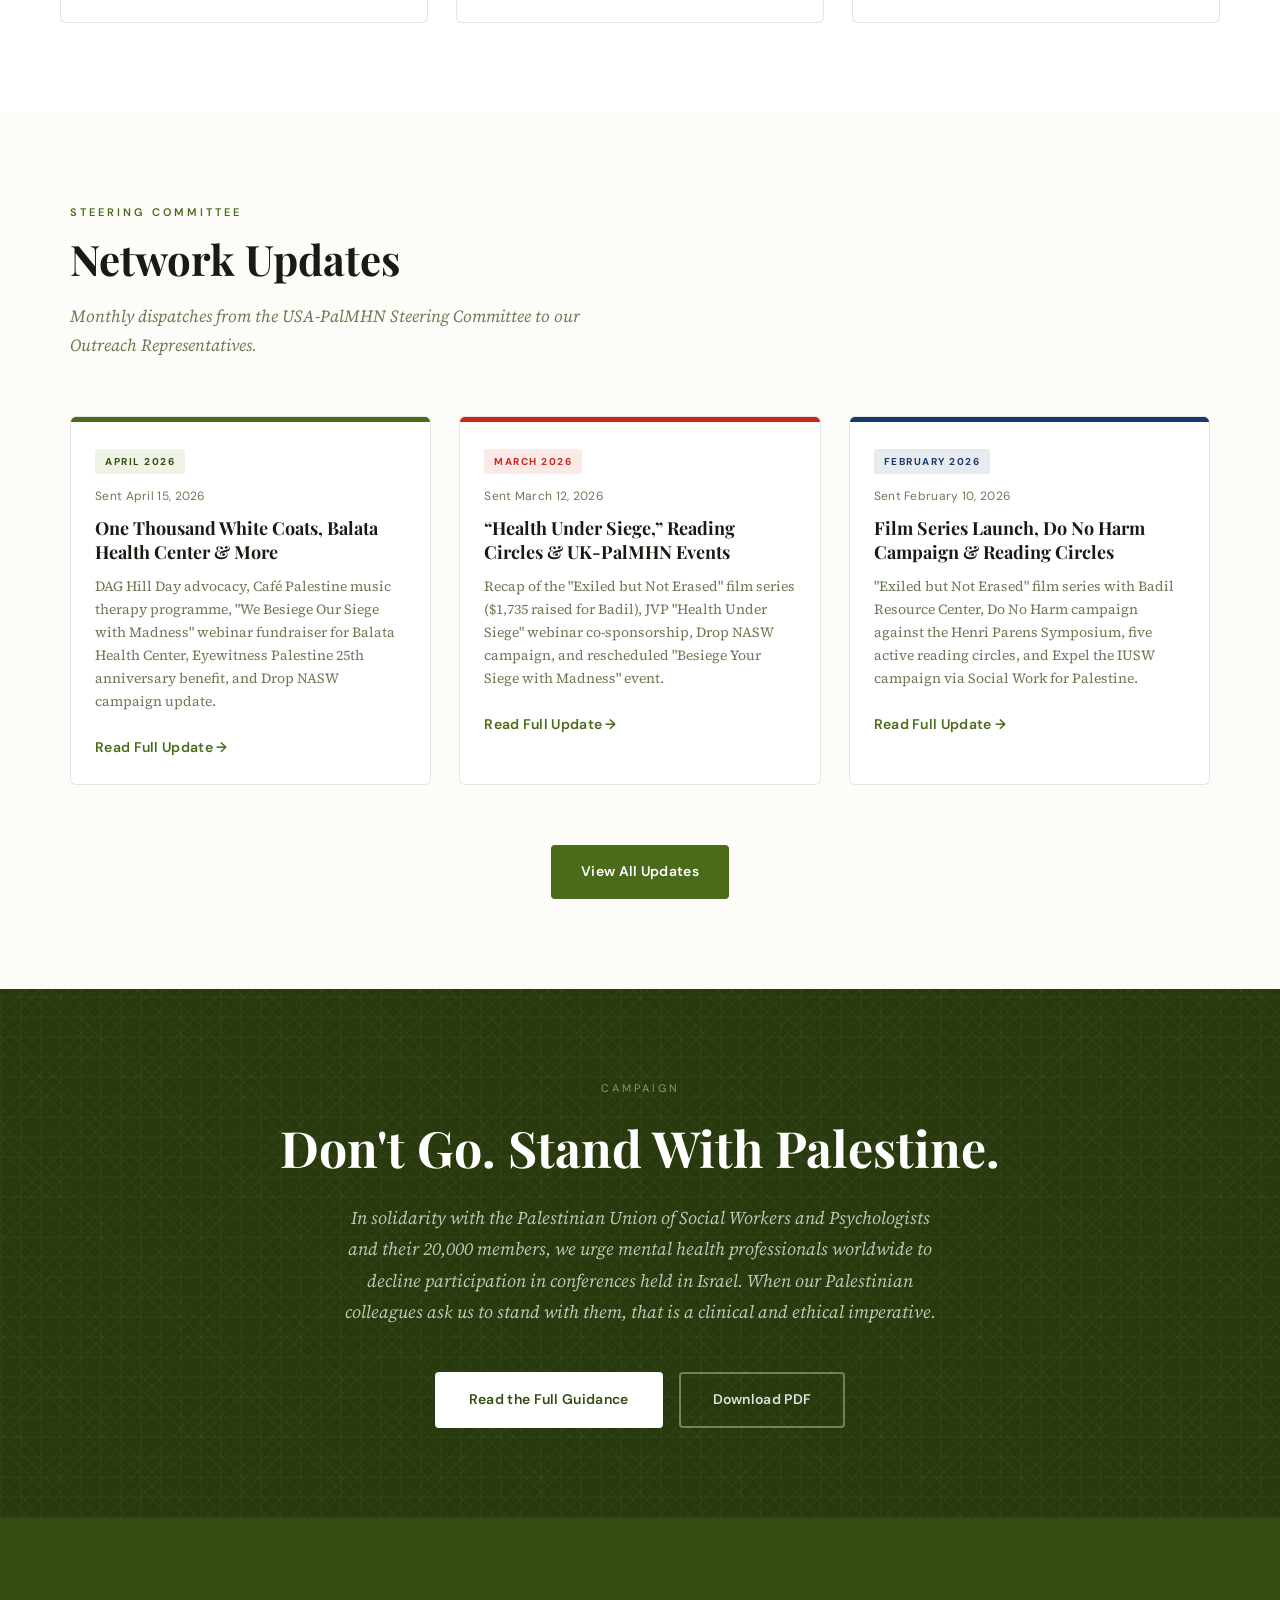
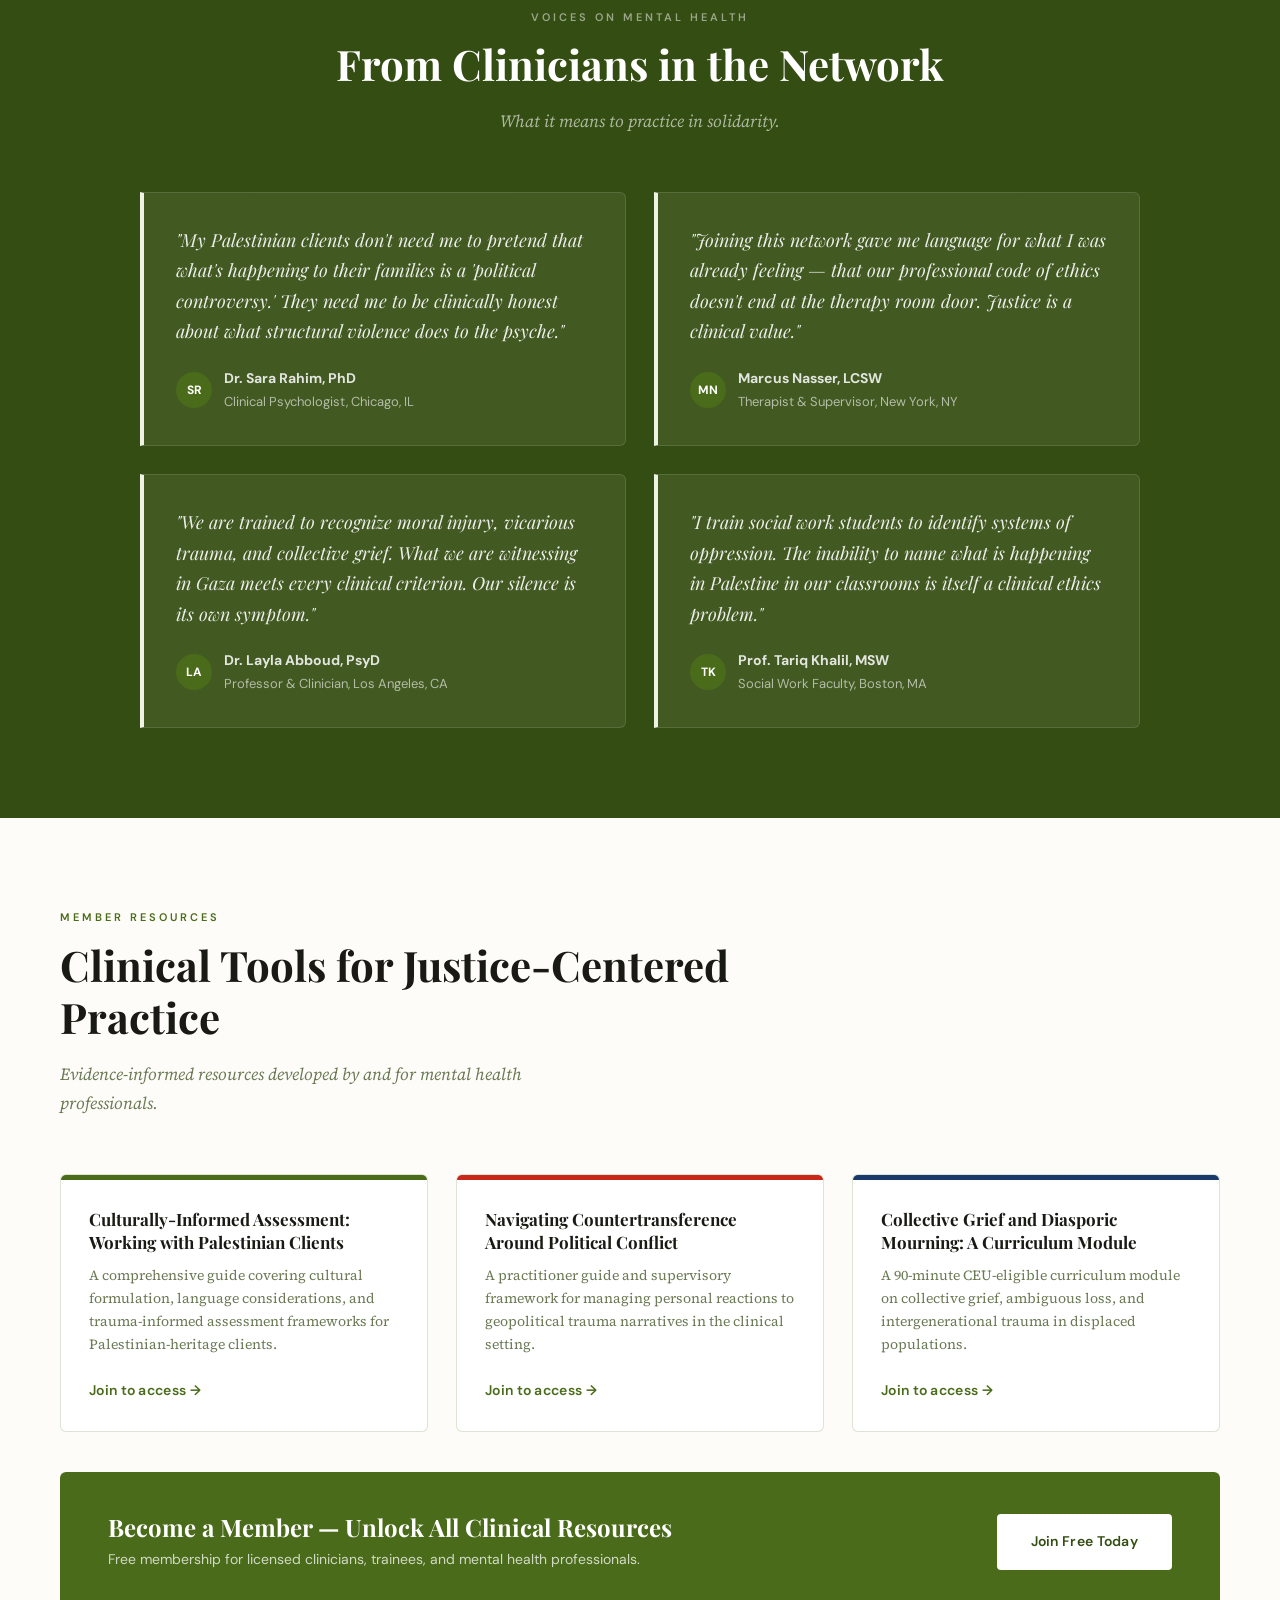
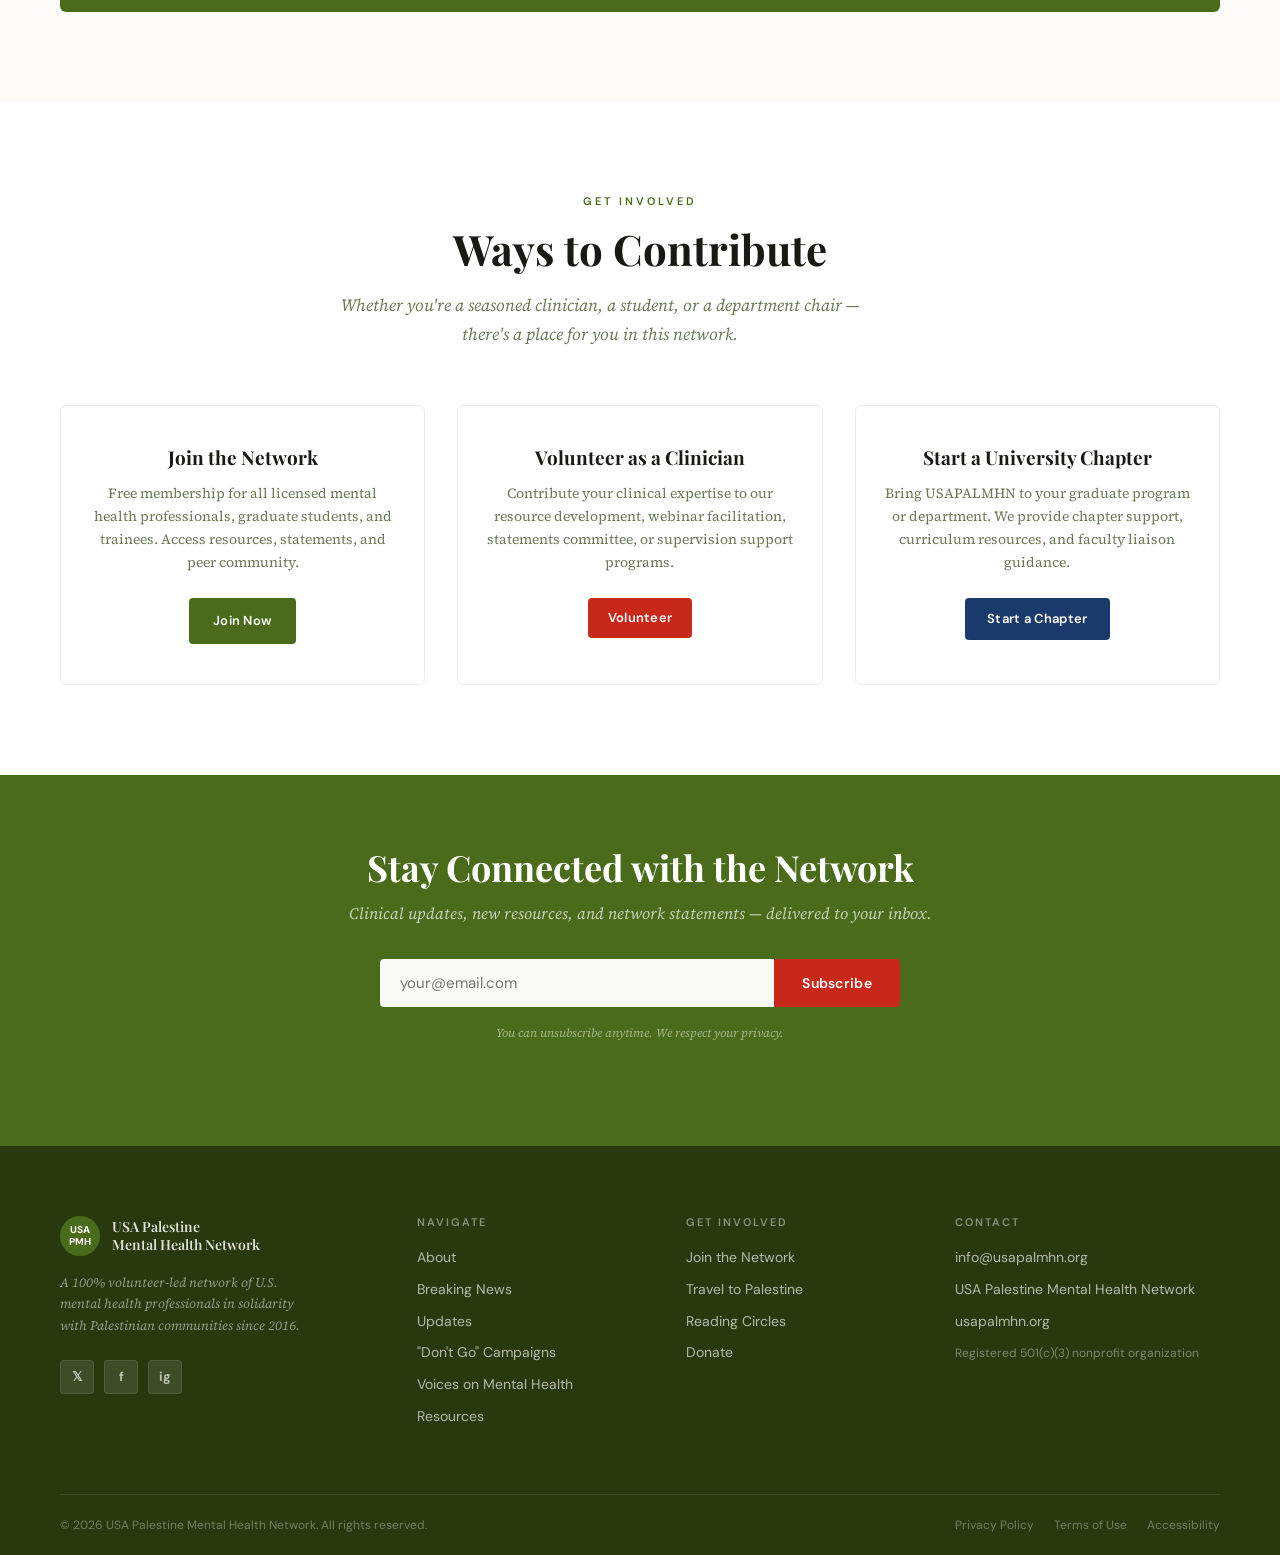
==== commit eb710f4e: "Updated css, navigation, and links" ====
--- a/index.html
+++ b/index.html
@@ -2,6 +2,7 @@
 <html lang="en" dir="ltr">
 <head>
 <meta charset="UTF-8">
+<link rel="icon" type="image/png" href="assets/logo.png">
 <meta name="viewport" content="width=device-width, initial-scale=1.0">
 <title>USA Palestine Mental Health Network</title>
 <link rel="preconnect" href="https://fonts.googleapis.com">
@@ -615,7 +616,7 @@
       <li><a href="voices.html" data-section="voices">Voices</a></li>
       <li><a href="resources.html" data-section="resources">Resources</a></li>
       <li><a href="get-involved.html">Get Involved</a></li>
-      <li><a href="get-involved.html#donate">Donate</a></li>
+      <li><a href="donate.html">Donate</a></li>
     </ul>
   </nav>
   <div class="mobile-menu" id="mobileMenu">
@@ -626,7 +627,7 @@
     <a href="voices.html" onclick="toggleMenu()">Voices on Mental Health</a>
     <a href="resources.html" onclick="toggleMenu()">Resources</a>
     <a href="get-involved.html" onclick="toggleMenu()">Get Involved</a>
-    <a href="get-involved.html#donate" onclick="toggleMenu()">Donate</a>
+    <a href="donate.html" onclick="toggleMenu()">Donate</a>
   </div>
 </div>
 
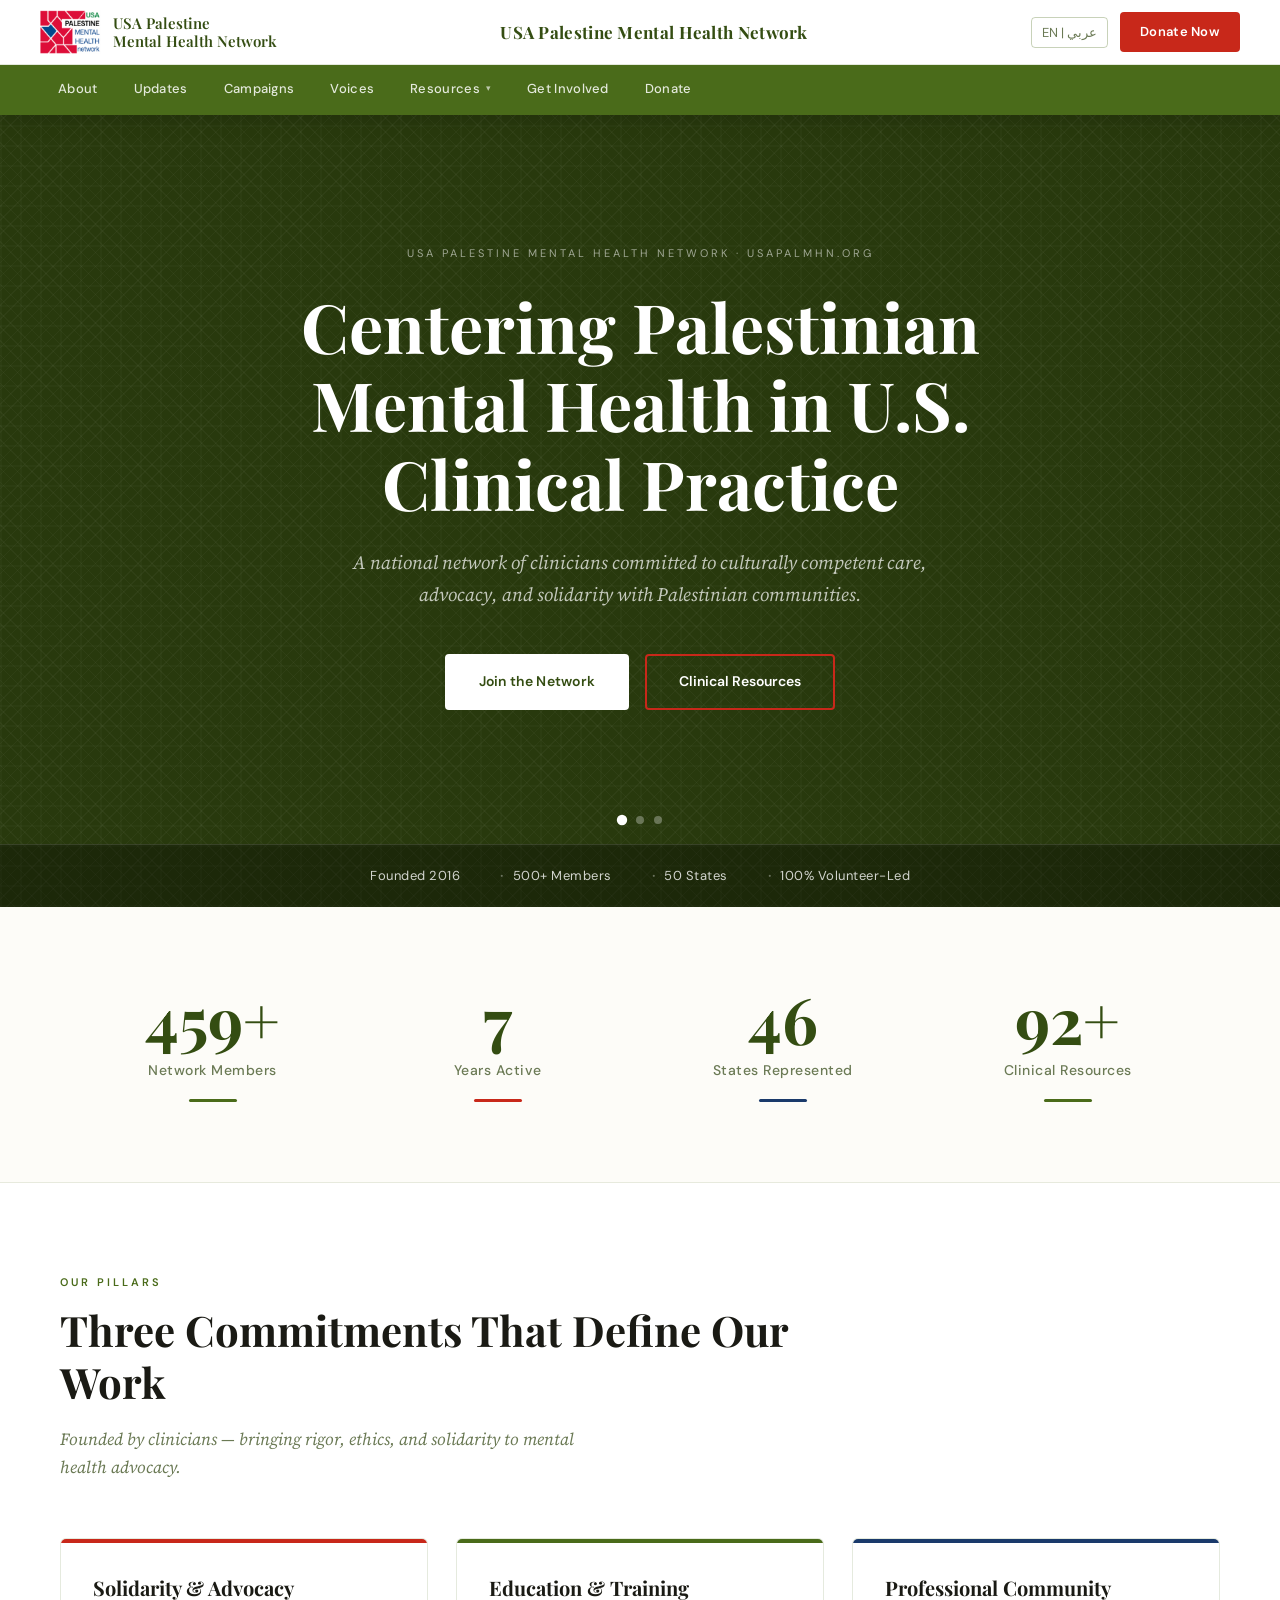
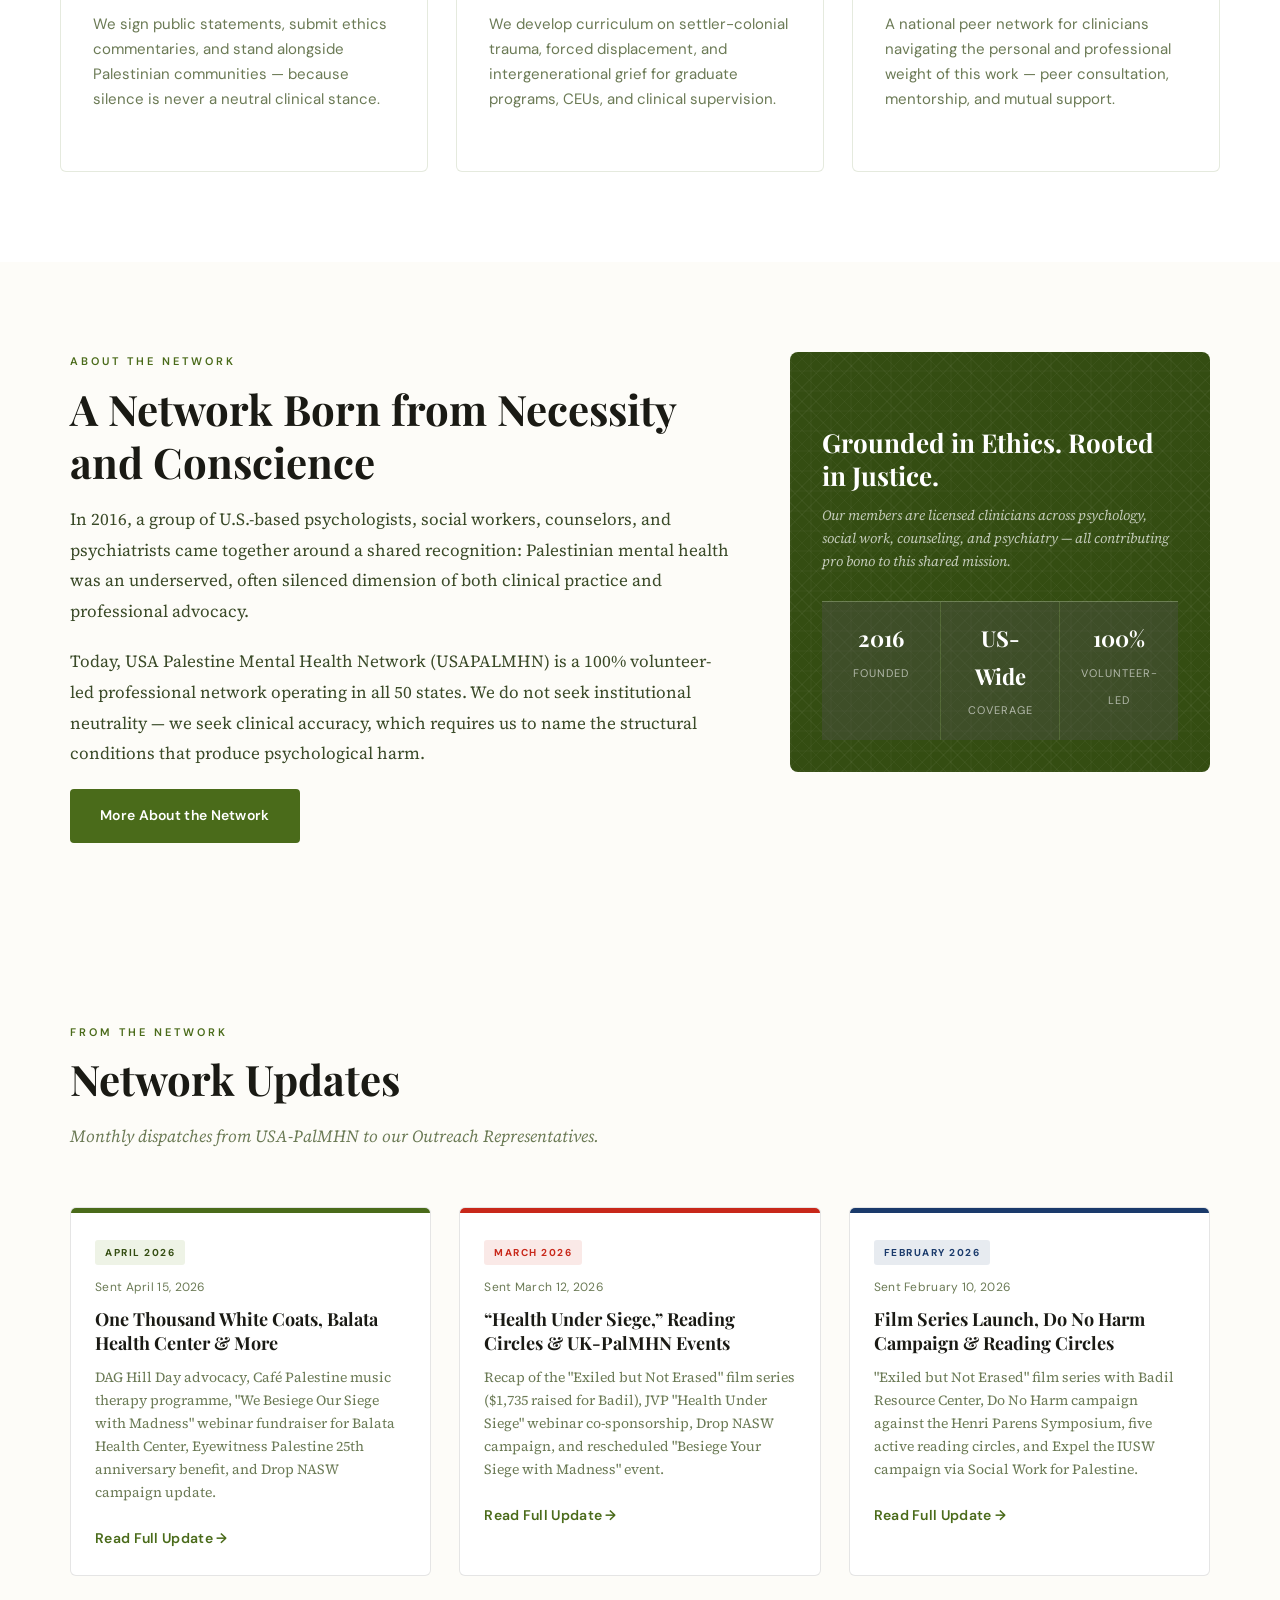
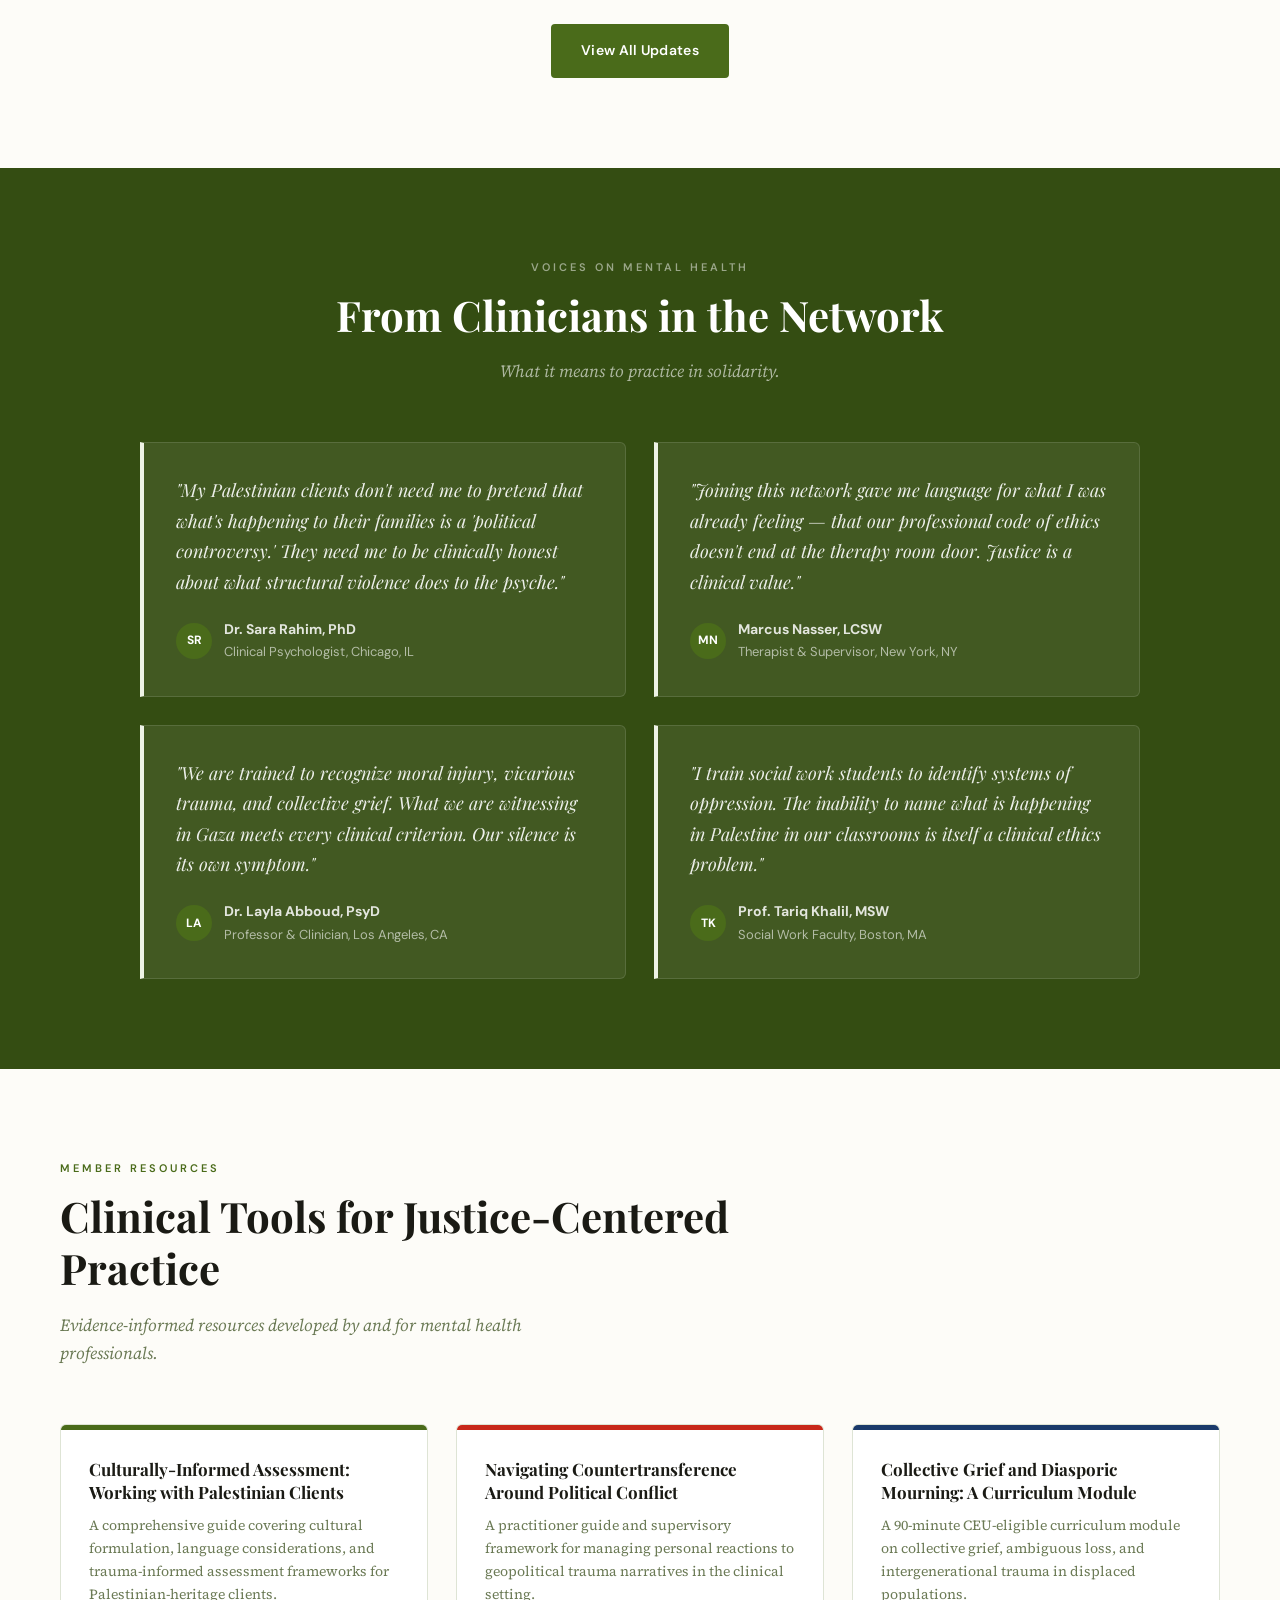
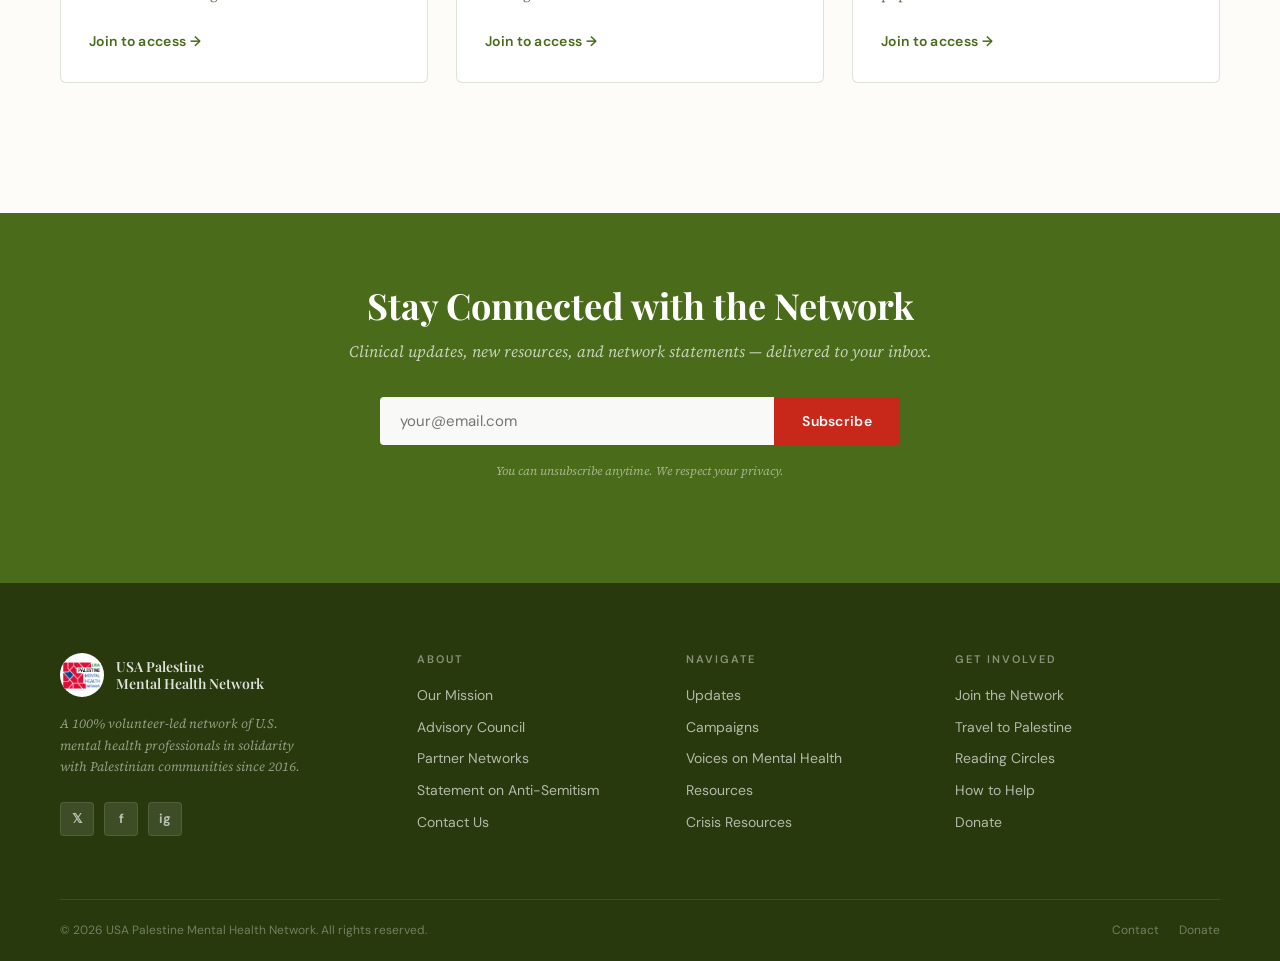
==== commit 257f495e: "redesigned structure of the website, removed outdated sections, removed breaking news page, added mo" ====
--- a/index.html
+++ b/index.html
@@ -7,658 +7,42 @@
 <title>USA Palestine Mental Health Network</title>
 <link rel="preconnect" href="https://fonts.googleapis.com">
 <link rel="preconnect" href="https://fonts.gstatic.com" crossorigin>
+<link rel="stylesheet" href="css/shared.css">
+<link rel="stylesheet" href="css/pages/index.css">
 <link href="https://fonts.googleapis.com/css2?family=Playfair+Display:ital,wght@0,400;0,600;0,700;1,400;1,600&family=Source+Serif+4:ital,opsz,wght@0,8..60,300;0,8..60,400;0,8..60,600;1,8..60,300;1,8..60,400&family=DM+Sans:ital,opsz,wght@0,9..40,300;0,9..40,400;0,9..40,500;0,9..40,600;1,9..40,300;1,9..40,400&display=swap" rel="stylesheet">
-<style>
-  :root {
-    --olive: #4a6b1a;
-    --olive-dark: #344d12;
-    --olive-deep: #28390d;
-    --olive-light: #eef3e6;
-    --red: #C8281A;
-    --red-dark: #9e1e13;
-    --navy: #1A3A6B;
-    --cream: #fdfcf8;
-    --cream-dark: #f3f0e8;
-    --white: #ffffff;
-    --text-dark: #1a1a14;
-    --text-mid: #3d4a2a;
-    --text-muted: #6b7a55;
-  }
-  *, *::before, *::after { box-sizing: border-box; margin: 0; padding: 0; }
-  html { scroll-behavior: smooth; }
-  body {
-    font-family: 'DM Sans', sans-serif;
-    background: var(--cream);
-    color: var(--text-dark);
-    font-size: 16px;
-    line-height: 1.7;
-    overflow-x: hidden;
-  }
-  h1, h2, h3, h4 { font-family: 'Playfair Display', Georgia, serif; line-height: 1.25; }
-  .serif-body { font-family: 'Source Serif 4', Georgia, serif; }
-
-  /* KEFFIYEH PATTERN */
-  .keffiyeh-bg {
-    background-image: 
-      repeating-linear-gradient(45deg, rgba(255,255,255,0.04) 0, rgba(255,255,255,0.04) 1px, transparent 1px, transparent 12px),
-      repeating-linear-gradient(-45deg, rgba(255,255,255,0.04) 0, rgba(255,255,255,0.04) 1px, transparent 1px, transparent 12px),
-      repeating-linear-gradient(90deg, rgba(255,255,255,0.025) 0, rgba(255,255,255,0.025) 2px, transparent 2px, transparent 24px),
-      repeating-linear-gradient(0deg, rgba(255,255,255,0.025) 0, rgba(255,255,255,0.025) 2px, transparent 2px, transparent 24px);
-  }
-
-  /* NAV */
-  .nav-wrapper { position: sticky; top: 0; z-index: 1000; box-shadow: 0 2px 20px rgba(0,0,0,0.18); }
-  .nav-top {
-    background: var(--white);
-    padding: 10px 40px;
-    display: flex;
-    align-items: center;
-    justify-content: space-between;
-    gap: 16px;
-    border-bottom: 1px solid rgba(74,107,26,0.15);
-  }
-  .nav-logo { display: flex; align-items: center; gap: 12px; text-decoration: none; flex-shrink: 0; }
-  .nav-logo-mark {
-    width: 44px; height: 44px; border-radius: 50%;
-    background: var(--olive);
-    display: flex; align-items: center; justify-content: center;
-    color: white; font-weight: 700; font-size: 13px; letter-spacing: 0.5px;
-    font-family: 'DM Sans', sans-serif;
-    flex-shrink: 0;
-  }
-  .nav-logo-text { font-family: 'Playfair Display', serif; font-size: 15px; color: var(--olive-dark); line-height: 1.2; font-weight: 600; }
-  .nav-org-name {
-    font-family: 'Playfair Display', serif;
-    font-size: 17px;
-    font-weight: 700;
-    color: var(--olive-dark);
-    text-align: center;
-    letter-spacing: 0.3px;
-    flex: 1;
-  }
-  .nav-top-right { display: flex; align-items: center; gap: 12px; flex-shrink: 0; }
-  .lang-toggle {
-    font-family: 'DM Sans', sans-serif;
-    font-size: 13px;
-    color: var(--text-muted);
-    cursor: pointer;
-    padding: 6px 10px;
-    border: 1px solid rgba(74,107,26,0.3);
-    border-radius: 4px;
-    background: none;
-    transition: all 0.2s;
-    white-space: nowrap;
-  }
-  .lang-toggle:hover { background: var(--olive-light); color: var(--olive-dark); }
-  .btn-join {
-    background: var(--red);
-    color: white;
-    padding: 9px 20px;
-    border-radius: 4px;
-    border: none;
-    cursor: pointer;
-    font-family: 'DM Sans', sans-serif;
-    font-size: 13px;
-    font-weight: 600;
-    text-decoration: none;
-    display: inline-block;
-    white-space: nowrap;
-    animation: pulse-join 3s ease-in-out infinite;
-    transition: background 0.2s, transform 0.15s;
-    letter-spacing: 0.3px;
-  }
-  @keyframes pulse-join {
-    0%, 100% { box-shadow: 0 0 0 0 rgba(200,40,26,0.4); }
-    50% { box-shadow: 0 0 0 6px rgba(200,40,26,0); }
-  }
-  .btn-join:hover { background: var(--red-dark); transform: translateY(-1px); }
-  .hamburger { display: none; cursor: pointer; flex-direction: column; gap: 5px; background: none; border: none; padding: 6px; }
-  .hamburger span { display: block; width: 24px; height: 2px; background: var(--olive); border-radius: 2px; transition: all 0.3s; }
-  .nav-bottom {
-    background: var(--olive);
-    padding: 0 40px;
-    display: flex;
-    align-items: stretch;
-  }
-  .nav-links { display: flex; align-items: stretch; gap: 0; list-style: none; flex: 1; }
-  .nav-links li a {
-    display: flex;
-    align-items: center;
-    padding: 13px 18px;
-    color: rgba(255,255,255,0.85);
-    text-decoration: none;
-    font-size: 13px;
-    font-weight: 500;
-    letter-spacing: 0.3px;
-    transition: all 0.2s;
-    border-bottom: 2px solid transparent;
-    white-space: nowrap;
-  }
-  .nav-links li a:hover,
-  .nav-links li a.active { color: white; border-bottom-color: white; background: rgba(255,255,255,0.07); }
-  .mobile-menu {
-    display: none;
-    background: var(--white);
-    border-top: 1px solid var(--olive-light);
-    flex-direction: column;
-  }
-  .mobile-menu a {
-    padding: 14px 24px;
-    border-bottom: 1px solid var(--olive-light);
-    color: var(--olive-dark);
-    text-decoration: none;
-    font-size: 15px;
-    font-weight: 500;
-  }
-  .mobile-menu.open { display: flex; }
-
-  /* HERO */
-  #hero {
-    background: var(--olive-deep);
-    position: relative;
-    overflow: hidden;
-    min-height: 88vh;
-    display: flex;
-    flex-direction: column;
-  }
-  .hero-slides { flex: 1; display: flex; align-items: center; position: relative; }
-  .hero-slide {
-    position: absolute;
-    inset: 0;
-    display: flex;
-    align-items: center;
-    justify-content: center;
-    flex-direction: column;
-    text-align: center;
-    padding: 80px 60px 60px;
-    opacity: 0;
-    transform: translateY(24px);
-    transition: opacity 0.7s ease, transform 0.7s ease;
-    pointer-events: none;
-  }
-  .hero-slide.active {
-    opacity: 1;
-    transform: translateY(0);
-    pointer-events: auto;
-  }
-  .hero-eyebrow {
-    font-family: 'DM Sans', sans-serif;
-    font-size: 11px;
-    letter-spacing: 3px;
-    text-transform: uppercase;
-    color: rgba(255,255,255,0.55);
-    margin-bottom: 24px;
-  }
-  .hero-headline {
-    font-family: 'Playfair Display', serif;
-    font-size: clamp(36px, 5.5vw, 68px);
-    font-weight: 700;
-    color: white;
-    line-height: 1.15;
-    max-width: 860px;
-    margin-bottom: 24px;
-  }
-  .hero-sub {
-    font-family: 'Source Serif 4', serif;
-    font-size: clamp(15px, 2vw, 19px);
-    color: rgba(255,255,255,0.72);
-    max-width: 620px;
-    margin-bottom: 44px;
-    font-style: italic;
-  }
-  .hero-ctas { display: flex; gap: 16px; flex-wrap: wrap; justify-content: center; }
-  .btn-white {
-    background: white;
-    color: var(--olive-dark);
-    padding: 14px 32px;
-    border-radius: 4px;
-    font-family: 'DM Sans', sans-serif;
-    font-size: 14px;
-    font-weight: 600;
-    text-decoration: none;
-    display: inline-block;
-    transition: all 0.2s;
-    border: 2px solid white;
-    letter-spacing: 0.3px;
-  }
-  .btn-white:hover { background: var(--olive-light); color: var(--olive-dark); }
-  .btn-red-outline {
-    background: transparent;
-    color: white;
-    padding: 14px 32px;
-    border-radius: 4px;
-    font-family: 'DM Sans', sans-serif;
-    font-size: 14px;
-    font-weight: 600;
-    text-decoration: none;
-    display: inline-block;
-    transition: all 0.2s;
-    border: 2px solid var(--red);
-  }
-  .btn-red-outline:hover { background: var(--red); }
-  .hero-dots { display: flex; gap: 10px; justify-content: center; position: absolute; bottom: 40px; left: 50%; transform: translateX(-50%); }
-  .hero-dot {
-    width: 8px; height: 8px; border-radius: 50%; background: rgba(255,255,255,0.3);
-    cursor: pointer; transition: all 0.3s; border: none;
-  }
-  .hero-dot.active { background: white; transform: scale(1.3); }
-  .hero-stat-bar {
-    background: rgba(0,0,0,0.3);
-    padding: 16px 60px;
-    display: flex;
-    justify-content: center;
-    gap: 40px;
-    flex-wrap: wrap;
-    border-top: 1px solid rgba(255,255,255,0.12);
-  }
-  .hero-stat-bar span {
-    color: rgba(255,255,255,0.8);
-    font-size: 13px;
-    font-family: 'DM Sans', sans-serif;
-    letter-spacing: 0.5px;
-    display: flex;
-    align-items: center;
-    gap: 8px;
-  }
-  .hero-stat-bar span::before { content: '·'; color: rgba(255,255,255,0.35); font-size: 18px; }
-  .hero-stat-bar span:first-child::before { display: none; }
-
-  /* IMPACT BAND */
-  #impact {
-    background: var(--cream);
-    padding: 80px 60px;
-    border-bottom: 1px solid rgba(74,107,26,0.12);
-  }
-  .impact-grid { display: grid; grid-template-columns: repeat(4, 1fr); gap: 40px; max-width: 1100px; margin: 0 auto; }
-  .impact-item { text-align: center; }
-  .impact-number {
-    font-family: 'Playfair Display', serif;
-    font-size: clamp(44px, 5vw, 68px);
-    font-weight: 700;
-    color: var(--olive-dark);
-    line-height: 1;
-    margin-bottom: 8px;
-  }
-  .impact-label { font-size: 14px; color: var(--text-muted); letter-spacing: 0.5px; margin-bottom: 16px; font-weight: 500; }
-  .impact-line { width: 48px; height: 3px; border-radius: 2px; margin: 0 auto; }
-  .il-green { background: var(--olive); }
-  .il-red { background: var(--red); }
-  .il-blue { background: var(--navy); }
-
-  /* MISSION */
-  #mission { background: white; padding: 90px 60px; }
-  .section-label { font-size: 11px; letter-spacing: 3px; text-transform: uppercase; color: var(--olive); font-weight: 600; margin-bottom: 12px; font-family: 'DM Sans', sans-serif; }
-  .section-title { font-family: 'Playfair Display', serif; font-size: clamp(28px, 3.5vw, 42px); font-weight: 700; color: var(--text-dark); margin-bottom: 16px; }
-  .section-sub { font-family: 'Source Serif 4', serif; font-size: 17px; color: var(--text-muted); max-width: 560px; margin-bottom: 56px; font-style: italic; }
-  .mission-grid { display: grid; grid-template-columns: repeat(3, 1fr); gap: 28px; }
-  .mission-card {
-    border: 1px solid rgba(74,107,26,0.14);
-    border-radius: 6px;
-    padding: 36px 32px;
-    background: white;
-    transition: all 0.3s;
-    position: relative;
-    overflow: hidden;
-  }
-  .mission-card::before { content: ''; position: absolute; top: 0; left: 0; right: 0; height: 4px; }
-  .mc-red::before { background: var(--red); }
-  .mc-green::before { background: var(--olive); }
-  .mc-blue::before { background: var(--navy); }
-  .mission-card:hover { transform: translateY(-6px); box-shadow: 0 16px 40px rgba(0,0,0,0.1); }
-  .mission-icon { width: 52px; height: 52px; border-radius: 8px; display: flex; align-items: center; justify-content: center; margin-bottom: 20px; font-size: 22px; }
-  .mi-red { background: rgba(200,40,26,0.1); }
-  .mi-green { background: var(--olive-light); }
-  .mi-blue { background: rgba(26,58,107,0.1); }
-  .mission-card h3 { font-size: 20px; font-weight: 700; color: var(--text-dark); margin-bottom: 12px; }
-  .mission-card p { font-size: 15px; color: var(--text-muted); line-height: 1.65; margin-bottom: 24px; }
-  .link-arrow { color: var(--olive); font-size: 14px; font-weight: 600; text-decoration: none; display: inline-flex; align-items: center; gap: 6px; transition: gap 0.2s; letter-spacing: 0.3px; }
-  .link-arrow:hover { gap: 10px; }
-
-  /* ABOUT */
-  #about { background: var(--cream); padding: 90px 60px; }
-  .about-grid { display: grid; grid-template-columns: 1fr 420px; gap: 60px; max-width: 1140px; margin: 0 auto; align-items: start; }
-  .about-left {}
-  .about-left p { font-family: 'Source Serif 4', serif; font-size: 17px; color: #3a4a28; line-height: 1.8; margin-bottom: 20px; }
-  .btn-olive {
-    display: inline-block; background: var(--olive); color: white; padding: 13px 28px;
-    border-radius: 4px; text-decoration: none; font-size: 14px; font-weight: 600;
-    transition: all 0.2s; margin-top: 12px; border: 2px solid var(--olive);
-    letter-spacing: 0.3px;
-  }
-  .btn-olive:hover { background: var(--olive-dark); border-color: var(--olive-dark); transform: translateY(-1px); }
-  .about-right {
-    background: var(--olive-dark);
-    border-radius: 8px;
-    overflow: hidden;
-    position: relative;
-    min-height: 420px;
-    display: flex;
-    flex-direction: column;
-    justify-content: flex-end;
-  }
-  .about-right-texture {
-    position: absolute;
-    inset: 0;
-    background-image:
-      repeating-linear-gradient(45deg, rgba(255,255,255,0.035) 0, rgba(255,255,255,0.035) 1px, transparent 1px, transparent 10px),
-      repeating-linear-gradient(-45deg, rgba(255,255,255,0.035) 0, rgba(255,255,255,0.035) 1px, transparent 1px, transparent 10px),
-      repeating-linear-gradient(90deg, rgba(255,255,255,0.02) 0, rgba(255,255,255,0.02) 2px, transparent 2px, transparent 20px),
-      repeating-linear-gradient(0deg, rgba(255,255,255,0.02) 0, rgba(255,255,255,0.02) 2px, transparent 2px, transparent 20px);
-  }
-  .about-right-content { position: relative; z-index: 2; padding: 40px 32px 32px; }
-  .about-right h3 { font-family: 'Playfair Display', serif; font-size: 26px; color: white; font-weight: 700; margin-bottom: 12px; }
-  .about-right p { font-size: 14px; color: rgba(255,255,255,0.7); line-height: 1.65; margin-bottom: 28px; font-family: 'Source Serif 4', serif; font-style: italic; }
-  .about-stats { display: grid; grid-template-columns: repeat(3, 1fr); gap: 1px; background: rgba(255,255,255,0.15); border-top: 1px solid rgba(255,255,255,0.15); }
-  .about-stat { background: rgba(0,0,0,0.25); padding: 18px 16px; text-align: center; }
-  .about-stat strong { display: block; font-family: 'Playfair Display', serif; font-size: 22px; color: white; font-weight: 700; }
-  .about-stat span { font-size: 11px; color: rgba(255,255,255,0.6); letter-spacing: 1px; text-transform: uppercase; }
-
-  /* BREAKING NEWS */
-  #news { background: white; padding: 90px 60px; }
-  .news-grid { display: grid; grid-template-columns: repeat(3, 1fr); gap: 28px; }
-  .news-card {
-    border: 1px solid rgba(0,0,0,0.1);
-    border-radius: 6px;
-    overflow: hidden;
-    background: white;
-    transition: all 0.3s;
-    cursor: pointer;
-    position: relative;
-  }
-  .news-card::before { content: ''; display: block; height: 5px; }
-  .nc-red::before { background: var(--red); }
-  .nc-green::before { background: var(--olive); }
-  .nc-blue::before { background: var(--navy); }
-  .news-card:hover { transform: translateY(-8px); box-shadow: 0 20px 50px rgba(0,0,0,0.12); }
-  .news-card-body { padding: 24px; }
-  .news-badge {
-    display: inline-block; font-size: 10px; font-weight: 700; letter-spacing: 1.5px;
-    text-transform: uppercase; padding: 4px 10px; border-radius: 3px; margin-bottom: 12px;
-  }
-  .nb-red { background: rgba(200,40,26,0.1); color: var(--red); }
-  .nb-green { background: var(--olive-light); color: var(--olive-dark); }
-  .nb-blue { background: rgba(26,58,107,0.1); color: var(--navy); }
-  .news-date { font-size: 12px; color: var(--text-muted); margin-bottom: 10px; letter-spacing: 0.3px; }
-  .news-card h3 { font-size: 18px; font-weight: 700; color: var(--text-dark); margin-bottom: 10px; line-height: 1.35; }
-  .news-card p { font-size: 14px; color: var(--text-muted); line-height: 1.65; margin-bottom: 20px; font-family: 'Source Serif 4', serif; }
-
-  /* DON'T GO */
-  #dont-go {
-    background: var(--olive-deep);
-    padding: 90px 60px;
-    text-align: center;
-    position: relative;
-    overflow: hidden;
-  }
-  #dont-go .keffiyeh-overlay {
-    position: absolute; inset: 0;
-    background-image:
-      repeating-linear-gradient(45deg, rgba(255,255,255,0.03) 0, rgba(255,255,255,0.03) 1px, transparent 1px, transparent 10px),
-      repeating-linear-gradient(-45deg, rgba(255,255,255,0.03) 0, rgba(255,255,255,0.03) 1px, transparent 1px, transparent 10px),
-      repeating-linear-gradient(90deg, rgba(255,255,255,0.018) 0, rgba(255,255,255,0.018) 2px, transparent 2px, transparent 20px),
-      repeating-linear-gradient(0deg, rgba(255,255,255,0.018) 0, rgba(255,255,255,0.018) 2px, transparent 2px, transparent 20px);
-  }
-  #dont-go > * { position: relative; z-index: 2; }
-  #dont-go .dg-label { font-size: 11px; letter-spacing: 3px; text-transform: uppercase; color: rgba(255,255,255,0.45); margin-bottom: 20px; font-family: 'DM Sans', sans-serif; }
-  #dont-go h2 { font-family: 'Playfair Display', serif; font-size: clamp(28px, 4vw, 50px); font-weight: 700; color: white; max-width: 780px; margin: 0 auto 24px; line-height: 1.2; }
-  #dont-go p { font-family: 'Source Serif 4', serif; font-size: 18px; color: rgba(255,255,255,0.7); max-width: 600px; margin: 0 auto 44px; font-style: italic; line-height: 1.75; }
-  .dg-ctas { display: flex; gap: 16px; flex-wrap: wrap; justify-content: center; }
-  .btn-white-outline {
-    background: transparent; color: rgba(255,255,255,0.85); padding: 14px 32px;
-    border: 2px solid rgba(255,255,255,0.35); border-radius: 4px; font-size: 14px;
-    font-weight: 600; text-decoration: none; display: inline-block; transition: all 0.2s;
-    letter-spacing: 0.3px;
-  }
-  .btn-white-outline:hover { border-color: white; color: white; }
-
-  /* VOICES */
-  #voices { background: var(--olive-dark); padding: 90px 60px; }
-  .voices-header { text-align: center; margin-bottom: 56px; }
-  .voices-header .section-label { color: rgba(255,255,255,0.5); }
-  .voices-header h2 { color: white; }
-  .voices-header .section-sub { color: rgba(255,255,255,0.6); margin: 0 auto; text-align: center; }
-  .voices-grid { display: grid; grid-template-columns: 1fr 1fr; gap: 28px; max-width: 1000px; margin: 0 auto; }
-  .voice-card {
-    background: rgba(255,255,255,0.07);
-    border: 1px solid rgba(255,255,255,0.12);
-    border-left: 4px solid var(--olive-light);
-    border-radius: 0 6px 6px 0;
-    padding: 32px;
-    transition: all 0.3s;
-  }
-  .voice-card:hover { background: rgba(255,255,255,0.1); transform: translateX(4px); }
-  .voice-card blockquote {
-    font-family: 'Playfair Display', serif;
-    font-size: 18px;
-    font-style: italic;
-    color: rgba(255,255,255,0.9);
-    line-height: 1.7;
-    margin-bottom: 20px;
-  }
-  .voice-cite { display: flex; align-items: center; gap: 12px; }
-  .voice-avatar { width: 36px; height: 36px; border-radius: 50%; background: var(--olive); display: flex; align-items: center; justify-content: center; font-size: 12px; color: white; font-weight: 700; }
-  .voice-cite cite { font-size: 13px; color: rgba(255,255,255,0.6); font-style: normal; }
-  .voice-cite cite strong { display: block; color: rgba(255,255,255,0.85); font-size: 14px; }
-
-  /* RESOURCES */
-  #resources { background: var(--cream); padding: 90px 60px; }
-  .resources-grid { display: grid; grid-template-columns: repeat(3, 1fr); gap: 28px; margin-bottom: 40px; }
-  .resource-card {
-    border: 1px solid rgba(74,107,26,0.18);
-    border-radius: 6px;
-    overflow: hidden;
-    background: white;
-    transition: all 0.3s;
-  }
-  .resource-card:hover { transform: translateY(-5px); box-shadow: 0 12px 32px rgba(0,0,0,0.09); }
-  .resource-bar { height: 5px; }
-  .rb-green { background: var(--olive); }
-  .rb-red { background: var(--red); }
-  .rb-blue { background: var(--navy); }
-  .resource-body { padding: 28px; }
-  .resource-lock { font-size: 22px; margin-bottom: 14px; }
-  .resource-card h3 { font-size: 17px; font-weight: 700; color: var(--text-dark); margin-bottom: 10px; line-height: 1.35; }
-  .resource-card p { font-size: 14px; color: var(--text-muted); line-height: 1.65; margin-bottom: 20px; font-family: 'Source Serif 4', serif; }
-  .resource-cta-banner {
-    background: var(--olive);
-    border-radius: 6px;
-    padding: 40px 48px;
-    display: flex;
-    align-items: center;
-    justify-content: space-between;
-    gap: 28px;
-    flex-wrap: wrap;
-  }
-  .resource-cta-banner h3 { font-family: 'Playfair Display', serif; font-size: 24px; color: white; font-weight: 700; }
-  .resource-cta-banner p { font-size: 14px; color: rgba(255,255,255,0.75); margin-top: 6px; }
-
-  /* GET INVOLVED */
-  #get-involved { background: white; padding: 90px 60px; }
-  .gi-grid { display: grid; grid-template-columns: repeat(3, 1fr); gap: 32px; }
-  .gi-card { text-align: center; padding: 40px 28px; border: 1px solid rgba(0,0,0,0.08); border-radius: 6px; transition: all 0.3s; }
-  .gi-card:hover { transform: translateY(-6px); box-shadow: 0 16px 40px rgba(0,0,0,0.09); background: var(--olive-light); }
-  .gi-icon { width: 64px; height: 64px; border-radius: 50%; display: flex; align-items: center; justify-content: center; font-size: 26px; margin: 0 auto 20px; }
-  .gi-icon-green { background: var(--olive-light); }
-  .gi-icon-red { background: rgba(200,40,26,0.1); }
-  .gi-icon-blue { background: rgba(26,58,107,0.1); }
-  .gi-card h3 { font-size: 19px; font-weight: 700; color: var(--text-dark); margin-bottom: 12px; }
-  .gi-card p { font-size: 14px; color: var(--text-muted); line-height: 1.65; margin-bottom: 24px; font-family: 'Source Serif 4', serif; }
-  .btn-olive-sm {
-    display: inline-block; background: var(--olive); color: white; padding: 10px 22px;
-    border-radius: 4px; text-decoration: none; font-size: 13px; font-weight: 600;
-    transition: all 0.2s; border: 2px solid var(--olive); letter-spacing: 0.3px;
-  }
-  .btn-olive-sm:hover { background: var(--olive-dark); border-color: var(--olive-dark); }
-  .btn-navy-sm {
-    display: inline-block; background: var(--navy); color: white; padding: 10px 22px;
-    border-radius: 4px; text-decoration: none; font-size: 13px; font-weight: 600;
-    transition: all 0.2s; letter-spacing: 0.3px;
-  }
-  .btn-navy-sm:hover { background: #122d54; }
-
-  /* NEWSLETTER */
-  #newsletter { background: var(--olive); padding: 70px 60px; text-align: center; }
-  #newsletter h2 { font-family: 'Playfair Display', serif; font-size: clamp(24px, 3vw, 36px); color: white; font-weight: 700; margin-bottom: 10px; }
-  #newsletter p { color: rgba(255,255,255,0.7); font-size: 16px; margin-bottom: 32px; font-family: 'Source Serif 4', serif; font-style: italic; }
-  .newsletter-form { display: flex; gap: 0; max-width: 520px; margin: 0 auto 16px; }
-  .newsletter-form input {
-    flex: 1; padding: 14px 20px; border: none; border-radius: 4px 0 0 4px;
-    font-size: 15px; font-family: 'DM Sans', sans-serif; outline: none;
-    background: rgba(255,255,255,0.97);
-    color: var(--text-dark);
-  }
-  .newsletter-form button {
-    background: var(--red); color: white; padding: 14px 28px; border: none;
-    border-radius: 0 4px 4px 0; cursor: pointer; font-size: 14px; font-weight: 600;
-    font-family: 'DM Sans', sans-serif; transition: background 0.2s; white-space: nowrap;
-    letter-spacing: 0.3px;
-  }
-  .newsletter-form button:hover { background: var(--red-dark); }
-  #newsletter .fine-print { font-size: 12px; color: rgba(255,255,255,0.5); }
-
-  /* FOOTER */
-  footer { background: var(--olive-deep); padding: 70px 60px 0; }
-  .footer-grid { display: grid; grid-template-columns: 1.4fr 1fr 1fr 1.2fr; gap: 48px; padding-bottom: 56px; }
-  .footer-logo { display: flex; align-items: center; gap: 12px; margin-bottom: 16px; }
-  .footer-logo-mark { width: 40px; height: 40px; border-radius: 50%; background: var(--olive); display: flex; align-items: center; justify-content: center; color: white; font-weight: 700; font-size: 11px; }
-  .footer-logo span { font-family: 'Playfair Display', serif; font-size: 14px; color: rgba(255,255,255,0.85); font-weight: 600; line-height: 1.25; }
-  .footer-tagline { font-size: 13px; color: rgba(255,255,255,0.5); line-height: 1.65; margin-bottom: 24px; font-family: 'Source Serif 4', serif; font-style: italic; max-width: 260px; }
-  .footer-socials { display: flex; gap: 10px; }
-  .social-btn {
-    width: 34px; height: 34px; border-radius: 4px; background: rgba(255,255,255,0.1);
-    display: flex; align-items: center; justify-content: center;
-    color: rgba(255,255,255,0.65); text-decoration: none; font-size: 13px; font-weight: 700;
-    transition: all 0.2s; border: 1px solid rgba(255,255,255,0.1);
-  }
-  .social-btn:hover { background: rgba(255,255,255,0.2); color: white; }
-  .footer-col h4 { font-family: 'DM Sans', sans-serif; font-size: 11px; letter-spacing: 2px; text-transform: uppercase; color: rgba(255,255,255,0.45); margin-bottom: 18px; font-weight: 600; }
-  .footer-col a, .footer-col p { display: block; font-size: 14px; color: rgba(255,255,255,0.65); text-decoration: none; margin-bottom: 10px; line-height: 1.55; transition: color 0.2s; }
-  .footer-col a:hover { color: rgba(255,255,255,0.95); }
-  .footer-bar {
-    border-top: 1px solid rgba(255,255,255,0.1);
-    padding: 20px 0;
-    display: flex;
-    justify-content: space-between;
-    align-items: center;
-    flex-wrap: wrap;
-    gap: 12px;
-  }
-  .footer-bar p { font-size: 12px; color: rgba(255,255,255,0.35); }
-  .footer-bar-links { display: flex; gap: 20px; }
-  .footer-bar-links a { font-size: 12px; color: rgba(255,255,255,0.35); text-decoration: none; transition: color 0.2s; }
-  .footer-bar-links a:hover { color: rgba(255,255,255,0.7); }
-
-  /* SECTION HEADER CENTERED */
-  .section-header-center { text-align: center; max-width: 640px; margin: 0 auto 56px; }
-  .section-header-left { max-width: 740px; margin-bottom: 52px; }
-
-  /* ARABIC MODE */
-  [dir="rtl"] .nav-links { flex-direction: row-reverse; }
-  [dir="rtl"] .about-grid { direction: rtl; }
-  [dir="rtl"] .voice-card { border-left: 1px solid rgba(255,255,255,0.12); border-right: 4px solid var(--olive-light); border-radius: 6px 0 0 6px; }
-  [dir="rtl"] .link-arrow { flex-direction: row-reverse; }
-
-  /* RESPONSIVE */
-  @media (max-width: 1024px) {
-    .impact-grid { grid-template-columns: repeat(2, 1fr); }
-    .about-grid { grid-template-columns: 1fr; }
-    .about-right { min-height: 300px; }
-    .footer-grid { grid-template-columns: 1fr 1fr; }
-  }
-  @media (max-width: 768px) {
-    .nav-top { padding: 10px 20px; }
-    .nav-bottom { padding: 0 20px; }
-    .nav-org-name { font-size: 13px; }
-    .nav-links { display: none; }
-    .hamburger { display: flex; }
-    #hero { min-height: 80vh; }
-    .hero-slide { padding: 60px 24px 80px; }
-    .hero-stat-bar { padding: 14px 20px; gap: 16px; }
-    #impact, #mission, #about, #news, #dont-go, #voices, #resources, #get-involved, #newsletter, footer { padding-left: 24px; padding-right: 24px; }
-    .mission-grid, .news-grid, .resources-grid, .gi-grid { grid-template-columns: 1fr; }
-    .voices-grid { grid-template-columns: 1fr; }
-    .footer-grid { grid-template-columns: 1fr; gap: 32px; }
-    .resource-cta-banner { flex-direction: column; text-align: center; padding: 32px 24px; }
-    .newsletter-form { flex-direction: column; border-radius: 4px; }
-    .newsletter-form input { border-radius: 4px; margin-bottom: 8px; }
-    .newsletter-form button { border-radius: 4px; }
-    .about-grid { gap: 32px; }
-    .footer-bar { flex-direction: column; text-align: center; }
-    .lang-toggle { display: none; }
-    .nav-org-name { display: none; }
-  }
-</style>
 </head>
-<body>
-
-<!-- NAV -->
-<div class="nav-wrapper">
-  <nav class="nav-top">
-    <a href="#" class="nav-logo">
-    <img src="assets/logo.png" alt="USA Palestine Mental Health Network Logo" style="height: 44px; width: auto;">      
-    <span class="nav-logo-text">USA Palestine<br>Mental Health Network</span>
-    </a>
-    <div class="nav-org-name">USA Palestine Mental Health Network</div>
-    <div class="nav-top-right">
-      <button class="lang-toggle" onclick="toggleLang()">EN | عربي</button>
-      <a href="#get-involved" class="btn-join">Join the Network</a>
-      <button class="hamburger" onclick="toggleMenu()" aria-label="Menu">
-        <span></span><span></span><span></span>
-      </button>
-    </div>
-  </nav>
-  <nav class="nav-bottom">
-    <ul class="nav-links" id="navLinks">
-      <li><a href="about.html" data-section="about">About</a></li>
-      <li><a href="#news" data-section="news">Breaking News</a></li>
-      <li><a href="#updates" data-section="updates">Updates</a></li>
-      <li><a href="campaigns.html" data-section="dont-go">"Don't Go"</a></li>
-      <li><a href="voices.html" data-section="voices">Voices</a></li>
-      <li><a href="resources.html" data-section="resources">Resources</a></li>
-      <li><a href="get-involved.html">Get Involved</a></li>
-      <li><a href="donate.html">Donate</a></li>
-    </ul>
-  </nav>
-  <div class="mobile-menu" id="mobileMenu">
-    <a href="about.html" onclick="toggleMenu()">About</a>
-    <a href="#news" onclick="toggleMenu()">Breaking News</a>
-    <a href="#updates" onclick="toggleMenu()">Updates</a>
-    <a href="campaigns.html" onclick="toggleMenu()">"Don't Go" Campaigns</a>
-    <a href="voices.html" onclick="toggleMenu()">Voices on Mental Health</a>
-    <a href="resources.html" onclick="toggleMenu()">Resources</a>
-    <a href="get-involved.html" onclick="toggleMenu()">Get Involved</a>
-    <a href="donate.html" onclick="toggleMenu()">Donate</a>
-  </div>
-</div>
+<body data-page="index.html">
+
+<div data-site="nav"></div>
 
 <!-- HERO -->
 <section id="hero">
+  <div class="keffiyeh-overlay"></div>
   <div class="hero-slides" style="min-height: 75vh;">
     <div class="hero-slide active" id="slide-0">
-      <div class="hero-eyebrow" data-en="USA Palestine Mental Health Network · usapalmhn.org" data-ar="شبكة الصحة النفسية الأمريكية الفلسطينية">USA Palestine Mental Health Network · usapalmhn.org</div>
-      <h1 class="hero-headline" data-en="Centering Palestinian Mental Health in U.S. Clinical Practice" data-ar="تمركز الصحة النفسية الفلسطينية في الممارسة السريرية الأمريكية">Centering Palestinian Mental Health in U.S. Clinical Practice</h1>
-      <p class="hero-sub" data-en="A national network of clinicians committed to culturally competent care, advocacy, and solidarity with Palestinian communities." data-ar="شبكة وطنية من الأطباء الملتزمين بالرعاية الثقافية المختصة والمناصرة والتضامن مع المجتمعات الفلسطينية.">A national network of clinicians committed to culturally competent care, advocacy, and solidarity with Palestinian communities.</p>
+      <div class="hero-eyebrow">USA Palestine Mental Health Network · usapalmhn.org</div>
+      <h1 class="hero-headline">Centering Palestinian Mental Health in U.S. Clinical Practice</h1>
+      <p class="hero-sub">A national network of clinicians committed to culturally competent care, advocacy, and solidarity with Palestinian communities.</p>
       <div class="hero-ctas">
-        <a href="get-involved.html#join" class="btn-white" data-en="Join the Network" data-ar="انضم إلى الشبكة">Join the Network</a>
-        <a href="resources.html" class="btn-red-outline" data-en="Clinical Resources" data-ar="الموارد السريرية">Clinical Resources</a>
+        <a href="get-involved.html#join" class="btn-white">Join the Network</a>
+        <a href="resources.html" class="btn-red-outline">Clinical Resources</a>
       </div>
     </div>
     <div class="hero-slide" id="slide-1">
-      <div class="hero-eyebrow" data-en="Clinical Ethics · Professional Responsibility" data-ar="الأخلاقيات السريرية · المسؤولية المهنية">Clinical Ethics · Professional Responsibility</div>
-      <h1 class="hero-headline" data-en="Breaking the Silence — When Clinicians Speak Up" data-ar="كسر الصمت — عندما يتحدث الأطباء">Breaking the Silence — When Clinicians Speak Up</h1>
-      <p class="hero-sub" data-en="Mental health professionals have an ethical duty to name injustice. Our network provides the frameworks, resources, and community to do so with integrity." data-ar="يتحمل المتخصصون في الصحة النفسية واجبًا أخلاقيًا لتسمية الظلم. تقدم شبكتنا الأطر والموارد والمجتمع للقيام بذلك بنزاهة.">Mental health professionals have an ethical duty to name injustice. Our network provides the frameworks, resources, and community to do so with integrity.</p>
+      <div class="hero-eyebrow">Professional Advocacy · Justice-Centered Practice</div>
+      <h1 class="hero-headline">Solidarity Is a Clinical Act</h1>
+      <p class="hero-sub">From curriculum integration to public statements, our members lead the profession in recognizing the mental health dimensions of displacement and occupation.</p>
       <div class="hero-ctas">
-        <a href="index.html#news" class="btn-white" data-en="Read Statements" data-ar="اقرأ البيانات">Read Statements</a>
-        <a href="voices.html" class="btn-red-outline" data-en="Clinician Voices" data-ar="أصوات الأطباء">Clinician Voices</a>
-      </div>
-    </div>
-    <div class="hero-slide" id="slide-2">
-      <div class="hero-eyebrow" data-en="Professional Advocacy · Justice-Centered Practice" data-ar="المناصرة المهنية · الممارسة القائمة على العدالة">Professional Advocacy · Justice-Centered Practice</div>
-      <h1 class="hero-headline" data-en="Solidarity Is a Clinical Act" data-ar="التضامن هو فعل سريري">Solidarity Is a Clinical Act</h1>
-      <p class="hero-sub" data-en="From curriculum integration to public statements, our members lead the profession in recognizing the mental health dimensions of displacement and occupation." data-ar="من دمج المناهج إلى البيانات العامة، يقود أعضاؤنا المهنة في الاعتراف بالأبعاد النفسية للتهجير والاحتلال.">From curriculum integration to public statements, our members lead the profession in recognizing the mental health dimensions of displacement and occupation.</p>
+        <a href="about.html#mission" class="btn-white">Our Mission</a>
+        <a href="get-involved.html" class="btn-red-outline">Get Involved</a>
+      </div>
+    </div>
+        <div class="hero-slide" id="slide-2">
+      <div class="hero-eyebrow">Clinical Ethics · Professional Responsibility</div>
+      <h1 class="hero-headline">Breaking the Silence — When Clinicians Speak Up</h1>
+      <p class="hero-sub">Mental health professionals have an ethical duty to name injustice. Our network provides the frameworks, resources, and community to do so with integrity.</p>
       <div class="hero-ctas">
-        <a href="about.html#mission" class="btn-white" data-en="Our Mission" data-ar="مهمتنا">Our Mission</a>
-        <a href="get-involved.html" class="btn-red-outline" data-en="Get Involved" data-ar="شارك معنا">Get Involved</a>
+        <a href="voices.html" class="btn-white">Clinician Voices</a>
       </div>
     </div>
     <div class="hero-dots">
@@ -668,10 +52,10 @@
     </div>
   </div>
   <div class="hero-stat-bar">
-    <span data-en="Founded 2016" data-ar="تأسست عام 2016">Founded 2016</span>
-    <span data-en="500+ Members" data-ar="500+ عضو">500+ Members</span>
-    <span data-en="50 States" data-ar="50 ولاية">50 States</span>
-    <span data-en="100% Volunteer-Led" data-ar="100% يقودها متطوعون">100% Volunteer-Led</span>
+    <span>Founded 2016</span>
+    <span>500+ Members</span>
+    <span>50 States</span>
+    <span>100% Volunteer-Led</span>
   </div>
 </section>
 
@@ -680,22 +64,22 @@
   <div class="impact-grid">
     <div class="impact-item">
       <div class="impact-number" data-target="500" data-suffix="+">0</div>
-      <div class="impact-label" data-en="Network Members" data-ar="أعضاء الشبكة">Network Members</div>
+      <div class="impact-label">Network Members</div>
       <div class="impact-line il-green"></div>
     </div>
     <div class="impact-item">
       <div class="impact-number" data-target="8" data-suffix="">0</div>
-      <div class="impact-label" data-en="Years Active" data-ar="سنوات نشطة">Years Active</div>
+      <div class="impact-label">Years Active</div>
       <div class="impact-line il-red"></div>
     </div>
     <div class="impact-item">
       <div class="impact-number" data-target="50" data-suffix="">0</div>
-      <div class="impact-label" data-en="States Represented" data-ar="الولايات الممثلة">States Represented</div>
+      <div class="impact-label">States Represented</div>
       <div class="impact-line il-blue"></div>
     </div>
     <div class="impact-item">
       <div class="impact-number" data-target="100" data-suffix="+">0</div>
-      <div class="impact-label" data-en="Clinical Resources" data-ar="موارد سريرية">Clinical Resources</div>
+      <div class="impact-label">Clinical Resources</div>
       <div class="impact-line il-green"></div>
     </div>
   </div>
@@ -704,25 +88,22 @@
 <!-- MISSION -->
 <section id="mission">
   <div class="section-header-left">
-    <div class="section-label" data-en="Our Pillars" data-ar="ركائزنا">Our Pillars</div>
-    <h2 class="section-title" data-en="Three Commitments That Define Our Work" data-ar="ثلاثة التزامات تحدد عملنا">Three Commitments That Define Our Work</h2>
-    <p class="section-sub" data-en="Founded by clinicians. Bringing rigor, ethics, and solidarity to mental health advocacy." data-ar="تأسست من قبل الأطباء، للأطباء — تجلب الصرامة والأخلاق والتضامن إلى المناصرة الصحية النفسية.">Founded by clinicians — bringing rigor, ethics, and solidarity to mental health advocacy.</p>
+    <div class="section-label">Our Pillars</div>
+    <h2 class="section-title">Three Commitments That Define Our Work</h2>
+    <p class="section-sub">Founded by clinicians — bringing rigor, ethics, and solidarity to mental health advocacy.</p>
   </div>
   <div class="mission-grid">
     <div class="mission-card mc-red">
-      <h3 data-en="Solidarity &amp; Advocacy" data-ar="التضامن والمناصرة">Solidarity &amp; Advocacy</h3>
-      <p data-en="We sign public statements, submit ethics commentaries, and stand alongside Palestinian communities — because silence is never a neutral clinical stance." data-ar="نوقع على البيانات العامة ونقدم تعليقات أخلاقية ونقف بجانب المجتمعات الفلسطينية — لأن الصمت ليس موقفًا سريريًا محايدًا أبدًا.">We sign public statements, submit ethics commentaries, and stand alongside Palestinian communities — because silence is never a neutral clinical stance.</p>
-      <a href="#" class="link-arrow" data-en="Learn more →" data-ar="اعرف أكثر →">Learn more →</a>
+      <h3>Solidarity &amp; Advocacy</h3>
+      <p>We sign public statements, submit ethics commentaries, and stand alongside Palestinian communities — because silence is never a neutral clinical stance.</p>
     </div>
     <div class="mission-card mc-green">
-      <h3 data-en="Education &amp; Training" data-ar="التعليم والتدريب">Education &amp; Training</h3>
-      <p data-en="We develop curriculum on settler-colonial trauma, forced displacement, and intergenerational grief for graduate programs, CEUs, and clinical supervision." data-ar="نطور مناهج حول صدمة الاستعمار الاستيطاني والتهجير القسري والحزن بين الأجيال للبرامج الدراسية ووحدات التعليم المستمر والإشراف السريري.">We develop curriculum on settler-colonial trauma, forced displacement, and intergenerational grief for graduate programs, CEUs, and clinical supervision.</p>
-      <a href="#" class="link-arrow" data-en="Learn more →" data-ar="اعرف أكثر →">Learn more →</a>
+      <h3>Education &amp; Training</h3>
+      <p>We develop curriculum on settler-colonial trauma, forced displacement, and intergenerational grief for graduate programs, CEUs, and clinical supervision.</p>
     </div>
     <div class="mission-card mc-blue">
-      <h3 data-en="Professional Community" data-ar="المجتمع المهني">Professional Community</h3>
-      <p data-en="A national peer network for clinicians navigating the personal and professional weight of this work — peer consultation, mentorship, and mutual support." data-ar="شبكة وطنية للأقران للأطباء الذين يتعاملون مع الثقل الشخصي والمهني لهذا العمل — استشارات الأقران والتوجيه والدعم المتبادل.">A national peer network for clinicians navigating the personal and professional weight of this work — peer consultation, mentorship, and mutual support.</p>
-      <a href="#" class="link-arrow" data-en="Learn more →" data-ar="اعرف أكثر →">Learn more →</a>
+      <h3>Professional Community</h3>
+      <p>A national peer network for clinicians navigating the personal and professional weight of this work — peer consultation, mentorship, and mutual support.</p>
     </div>
   </div>
 </section>
@@ -731,69 +112,31 @@
 <section id="about">
   <div class="about-grid">
     <div class="about-left">
-      <div class="section-label" data-en="About the Network" data-ar="عن الشبكة">About the Network</div>
-      <h2 class="section-title" data-en="A Network Born from Necessity and Conscience" data-ar="شبكة ولدت من الضرورة والضمير">A Network Born from Necessity and Conscience</h2>
-      <p data-en="In 2016, a group of U.S.-based psychologists, social workers, counselors, and psychiatrists came together around a shared recognition: Palestinian mental health was an underserved, often silenced dimension of both clinical practice and professional advocacy." data-ar="في عام 2016، اجتمعت مجموعة من علماء النفس والأخصائيين الاجتماعيين والمستشارين والأطباء النفسيين في الولايات المتحدة حول إدراك مشترك: كانت الصحة النفسية الفلسطينية بُعدًا غير مخدوم وصامتًا في كثير من الأحيان في كل من الممارسة السريرية والمناصرة المهنية.">In 2016, a group of U.S.-based psychologists, social workers, counselors, and psychiatrists came together around a shared recognition: Palestinian mental health was an underserved, often silenced dimension of both clinical practice and professional advocacy.</p>
-      <p data-en="Today, USA Palestine Mental Health Network (USAPALMHN) is a 100% volunteer-led professional network operating in all 50 states. We do not seek institutional neutrality — we seek clinical accuracy, which requires us to name the structural conditions that produce psychological harm." data-ar="اليوم، شبكة الصحة النفسية الأمريكية الفلسطينية (USAPALMHN) هي شبكة مهنية يقودها متطوعون بنسبة 100٪ تعمل في جميع الولايات الخمسين. نحن لا نسعى إلى الحياد المؤسسي — نحن نسعى إلى الدقة السريرية، والتي تتطلب منا تسمية الظروف الهيكلية التي تنتج الضرر النفسي.">Today, USA Palestine Mental Health Network (USAPALMHN) is a 100% volunteer-led professional network operating in all 50 states. We do not seek institutional neutrality — we seek clinical accuracy, which requires us to name the structural conditions that produce psychological harm.</p>
-      <a href="#" class="btn-olive" data-en="Meet the Steering Committee" data-ar="تعرف على لجنة التوجيه">Meet the Steering Committee</a>
+      <div class="section-label">About the Network</div>
+      <h2 class="section-title">A Network Born from Necessity and Conscience</h2>
+      <p>In 2016, a group of U.S.-based psychologists, social workers, counselors, and psychiatrists came together around a shared recognition: Palestinian mental health was an underserved, often silenced dimension of both clinical practice and professional advocacy.</p>
+      <p>Today, USA Palestine Mental Health Network (USAPALMHN) is a 100% volunteer-led professional network operating in all 50 states. We do not seek institutional neutrality — we seek clinical accuracy, which requires us to name the structural conditions that produce psychological harm.</p>
+      <a href="about.html" class="btn-olive">More About the Network</a>
     </div>
     <div class="about-right">
       <div class="about-right-texture"></div>
       <div class="about-right-content">
-        <h3 data-en="Grounded in Ethics. Rooted in Justice." data-ar="متجذر في الأخلاق. متجذر في العدالة.">Grounded in Ethics. Rooted in Justice.</h3>
-        <p data-en="Our steering committee includes licensed clinicians across psychology, social work, counseling, and psychiatry — all contributing pro bono to this shared mission." data-ar="تضم لجنة التوجيه لدينا أطباء مرخصين في علم النفس والعمل الاجتماعي والإرشاد النفسي والطب النفسي — جميعهم يساهمون بشكل مجاني في هذه المهمة المشتركة.">Our steering committee includes licensed clinicians across psychology, social work, counseling, and psychiatry — all contributing pro bono to this shared mission.</p>
+        <h3>Grounded in Ethics. Rooted in Justice.</h3>
+        <p>Our members are licensed clinicians across psychology, social work, counseling, and psychiatry — all contributing pro bono to this shared mission.</p>
         <div class="about-stats">
           <div class="about-stat">
             <strong>2016</strong>
-            <span data-en="Founded" data-ar="تأسست">Founded</span>
+            <span>Founded</span>
           </div>
           <div class="about-stat">
-            <strong data-en="US-Wide" data-ar="على مستوى الولايات">US-Wide</strong>
-            <span data-en="Coverage" data-ar="التغطية">Coverage</span>
+            <strong>US-Wide</strong>
+            <span>Coverage</span>
           </div>
           <div class="about-stat">
             <strong>100%</strong>
-            <span data-en="Volunteer-Led" data-ar="يقودها متطوعون">Volunteer-Led</span>
+            <span>Volunteer-Led</span>
           </div>
         </div>
-      </div>
-    </div>
-  </div>
-</section>
-
-<!-- BREAKING NEWS -->
-<section id="news">
-  <div class="section-header-left">
-    <div class="section-label" data-en="Breaking News &amp; Statements" data-ar="الأخبار العاجلة والبيانات">Breaking News &amp; Statements</div>
-    <h2 class="section-title" data-en="The Network Speaks" data-ar="الشبكة تتحدث">The Network Speaks</h2>
-    <p class="section-sub" data-en="Official statements, open letters, and commentary from the USAPALMHN steering committee and membership." data-ar="البيانات الرسمية والرسائل المفتوحة والتعليقات من لجنة توجيه USAPALMHN وعضويتها.">Official statements, open letters, and commentary from the USAPALMHN steering committee and membership.</p>
-  </div>
-  <div class="news-grid">
-    <div class="news-card nc-red">
-      <div class="news-card-body">
-        <span class="news-badge nb-red" data-en="Statement" data-ar="بيان">Statement</span>
-        <div class="news-date">December 2024</div>
-        <h3 data-en="USAPALMHN Statement on Mental Health Professionals and the Duty to Speak" data-ar="بيان USAPALMHN بشأن المتخصصين في الصحة النفسية وواجب التحدث">USAPALMHN Statement on Mental Health Professionals and the Duty to Speak</h3>
-        <p data-en="The Network's steering committee addresses the ethical obligations of U.S. clinicians in the face of documented psychological harm to civilians." data-ar="تتناول لجنة توجيه الشبكة الالتزامات الأخلاقية للأطباء الأمريكيين في مواجهة الضرر النفسي الموثق للمدنيين.">The Network's steering committee addresses the ethical obligations of U.S. clinicians in the face of documented psychological harm to civilians.</p>
-        <a href="#" class="link-arrow" data-en="Read →" data-ar="اقرأ →">Read →</a>
-      </div>
-    </div>
-    <div class="news-card nc-green">
-      <div class="news-card-body">
-        <span class="news-badge nb-green" data-en="Event" data-ar="حدث">Event</span>
-        <div class="news-date">January 2025</div>
-        <h3 data-en="Webinar: Trauma-Informed Care for Palestinian and Arab American Clients" data-ar="ندوة عبر الإنترنت: الرعاية المستنيرة بالصدمة للعملاء الفلسطينيين والأمريكيين من أصول عربية">Webinar: Trauma-Informed Care for Palestinian and Arab American Clients</h3>
-        <p data-en="A continuing education event featuring clinicians who specialize in working with Arab-American and Palestinian diaspora communities. 2.0 CE credits available." data-ar="حدث تعليمي مستمر يضم أطباء متخصصين في العمل مع مجتمعات الشتات العربية الأمريكية والفلسطينية. متاح 2.0 وحدة تعليمية.">A continuing education event featuring clinicians who specialize in working with Arab-American and Palestinian diaspora communities. 2.0 CE credits available.</p>
-        <a href="#" class="link-arrow" data-en="Read →" data-ar="اقرأ →">Read →</a>
-      </div>
-    </div>
-    <div class="news-card nc-blue">
-      <div class="news-card-body">
-        <span class="news-badge nb-blue" data-en="Resource" data-ar="مصدر">Resource</span>
-        <div class="news-date">November 2024</div>
-        <h3 data-en="New: Clinical Guide to Navigating Political Disclosure in the Therapeutic Frame" data-ar="جديد: دليل سريري للتعامل مع الإفصاح السياسي في الإطار العلاجي">New: Clinical Guide to Navigating Political Disclosure in the Therapeutic Frame</h3>
-        <p data-en="A practitioner guide developed by USAPALMHN for clinicians managing countertransference, disclosure decisions, and supervisory conversations." data-ar="دليل ممارس طورته USAPALMHN للأطباء الذين يديرون الانتقال المضاد وقرارات الإفصاح والمحادثات الإشرافية.">A practitioner guide developed by USAPALMHN for clinicians managing countertransference, disclosure decisions, and supervisory conversations.</p>
-        <a href="#" class="link-arrow" data-en="Read →" data-ar="اقرأ →">Read →</a>
       </div>
     </div>
   </div>
@@ -803,9 +146,9 @@
 <section id="updates" style="background: var(--cream); padding: 90px 60px;">
   <div style="max-width: 1140px; margin: 0 auto;">
     <div class="section-header-left">
-      <div class="section-label" data-en="Steering Committee" data-ar="لجنة التوجيه">Steering Committee</div>
-      <h2 class="section-title" data-en="Network Updates" data-ar="تحديثات الشبكة">Network Updates</h2>
-      <p class="section-sub" data-en="Monthly dispatches from the USA-PalMHN Steering Committee to our Outreach Representatives." data-ar="رسائل شهرية من لجنة توجيه USA-PalMHN إلى ممثلينا في التواصل.">Monthly dispatches from the USA-PalMHN Steering Committee to our Outreach Representatives.</p>
+      <div class="section-label">From the Network</div>
+      <h2 class="section-title">Network Updates</h2>
+      <p class="section-sub">Monthly dispatches from USA-PalMHN to our Outreach Representatives.</p>
     </div>
 
     <div class="news-grid">
@@ -815,9 +158,9 @@
         <div class="news-card-body">
           <span class="news-badge nb-green">April 2026</span>
           <div class="news-date">Sent April 15, 2026</div>
-          <h3 data-en="One Thousand White Coats, Balata Health Center &amp; More" data-ar="ألف معطف أبيض على التل، مركز بلاطة الصحي والمزيد">One Thousand White Coats, Balata Health Center &amp; More</h3>
-          <p data-en="DAG Hill Day advocacy, Café Palestine music therapy programme, 'We Besiege Our Siege with Madness' webinar fundraiser for Balata Health Center, Eyewitness Palestine 25th anniversary benefit, and Drop NASW campaign update." data-ar="مناصرة يوم DAG على التل، برنامج العلاج بالموسيقى في كافيه فلسطين، ندوة 'نحاصر حصارنا بالجنون' لجمع التبرعات لمركز بلاطة الصحي، حفل ذكرى شهود عيان فلسطين الـ25، وتحديث حملة Drop NASW.">DAG Hill Day advocacy, Café Palestine music therapy programme, "We Besiege Our Siege with Madness" webinar fundraiser for Balata Health Center, Eyewitness Palestine 25th anniversary benefit, and Drop NASW campaign update.</p>
-          <a href="#" class="link-arrow" data-en="Read Full Update →" data-ar="اقرأ التحديث الكامل →">Read Full Update →</a>
+          <h3>One Thousand White Coats, Balata Health Center &amp; More</h3>
+          <p>DAG Hill Day advocacy, Café Palestine music therapy programme, "We Besiege Our Siege with Madness" webinar fundraiser for Balata Health Center, Eyewitness Palestine 25th anniversary benefit, and Drop NASW campaign update.</p>
+          <a href="updates.html" class="link-arrow">Read Full Update →</a>
         </div>
       </div>
 
@@ -826,9 +169,9 @@
         <div class="news-card-body">
           <span class="news-badge nb-red">March 2026</span>
           <div class="news-date">Sent March 12, 2026</div>
-          <h3 data-en="&ldquo;Health Under Siege,&rdquo; Reading Circles &amp; UK-PalMHN Events" data-ar="'الصحة تحت الحصار' ودوائر القراءة وفعاليات UK-PalMHN">&ldquo;Health Under Siege,&rdquo; Reading Circles &amp; UK-PalMHN Events</h3>
-          <p data-en="Recap of the 'Exiled but Not Erased' film series ($1,735 raised for Badil), JVP 'Health Under Siege' webinar co-sponsorship, Drop NASW campaign, and rescheduled 'Besiege Your Siege with Madness' event." data-ar="ملخص سلسلة أفلام 'منفيون لكن غير ممحوين' (1,735 دولار جُمعت لصالح بديل)، رعاية مشتركة لندوة JVP 'الصحة تحت الحصار'، حملة Drop NASW، وفعالية 'حاصر حصارك بالجنون' المعاد جدولتها.">Recap of the "Exiled but Not Erased" film series ($1,735 raised for Badil), JVP "Health Under Siege" webinar co-sponsorship, Drop NASW campaign, and rescheduled "Besiege Your Siege with Madness" event.</p>
-          <a href="#" class="link-arrow" data-en="Read Full Update →" data-ar="اقرأ التحديث الكامل →">Read Full Update →</a>
+          <h3>&ldquo;Health Under Siege,&rdquo; Reading Circles &amp; UK-PalMHN Events</h3>
+          <p>Recap of the "Exiled but Not Erased" film series ($1,735 raised for Badil), JVP "Health Under Siege" webinar co-sponsorship, Drop NASW campaign, and rescheduled "Besiege Your Siege with Madness" event.</p>
+          <a href="updates.html" class="link-arrow">Read Full Update →</a>
         </div>
       </div>
 
@@ -837,63 +180,51 @@
         <div class="news-card-body">
           <span class="news-badge nb-blue">February 2026</span>
           <div class="news-date">Sent February 10, 2026</div>
-          <h3 data-en="Film Series Launch, Do No Harm Campaign &amp; Reading Circles" data-ar="إطلاق سلسلة الأفلام وحملة 'لا تضر' ودوائر القراءة">Film Series Launch, Do No Harm Campaign &amp; Reading Circles</h3>
-          <p data-en="'Exiled but Not Erased' film series with Badil Resource Center, Do No Harm campaign against the Henri Parens Symposium, five active reading circles, and Expel the IUSW campaign via Social Work for Palestine." data-ar="سلسلة أفلام 'منفيون لكن غير ممحوين' مع مركز بديل للموارد، حملة 'لا تضر' ضد ندوة هنري بارنز، خمس دوائر قراءة نشطة، وحملة طرد IUSW عبر العمل الاجتماعي من أجل فلسطين.">"Exiled but Not Erased" film series with Badil Resource Center, Do No Harm campaign against the Henri Parens Symposium, five active reading circles, and Expel the IUSW campaign via Social Work for Palestine.</p>
-          <a href="#" class="link-arrow" data-en="Read Full Update →" data-ar="اقرأ التحديث الكامل →">Read Full Update →</a>
+          <h3>Film Series Launch, Do No Harm Campaign &amp; Reading Circles</h3>
+          <p>"Exiled but Not Erased" film series with Badil Resource Center, Do No Harm campaign against the Henri Parens Symposium, five active reading circles, and Expel the IUSW campaign via Social Work for Palestine.</p>
+          <a href="updates.html" class="link-arrow">Read Full Update →</a>
         </div>
       </div>
 
     </div>
 
     <div style="text-align: center; margin-top: 48px;">
-      <a href="#" class="btn-olive" data-en="View All Updates" data-ar="عرض جميع التحديثات">View All Updates</a>
-    </div>
-  </div>
-</section>
-
-<!-- DON'T GO -->
-<section id="dont-go">
-  <div class="keffiyeh-overlay"></div>
-  <div class="dg-label" data-en="Campaign" data-ar="حملة">Campaign</div>
-  <h2 data-en="Don't Go. Stand With Palestine." data-ar="لا تذهب. قف مع فلسطين.">Don't Go. Stand With Palestine.</h2>
-  <p data-en="In solidarity with the Palestinian Union of Social Workers and Psychologists and their 20,000 members, we urge mental health professionals worldwide to decline participation in conferences held in Israel. When our Palestinian colleagues ask us to stand with them, that is a clinical and ethical imperative." data-ar="تضامنًا مع اتحاد الأخصائيين الاجتماعيين وعلماء النفس الفلسطينيين وأعضائه البالغ عددهم 20,000 عضو، ندعو متخصصي الصحة النفسية في جميع أنحاء العالم إلى رفض المشاركة في المؤتمرات المُقامة في إسرائيل. عندما يطلب منا زملاؤنا الفلسطينيون الوقوف معهم، فذلك واجب سريري وأخلاقي لا تنازل عنه.">In solidarity with the Palestinian Union of Social Workers and Psychologists and their 20,000 members, we urge mental health professionals worldwide to decline participation in conferences held in Israel. When our Palestinian colleagues ask us to stand with them, that is a clinical and ethical imperative.</p>
-  <div class="dg-ctas">
-    <a href="#" class="btn-white" data-en="Read the Full Guidance" data-ar="اقرأ التوجيهات الكاملة">Read the Full Guidance</a>
-    <a href="#" class="btn-white-outline" data-en="Download PDF" data-ar="تحميل PDF">Download PDF</a>
+      <a href="updates.html" class="btn-olive">View All Updates</a>
+    </div>
   </div>
 </section>
 
 <!-- VOICES -->
 <section id="voices">
   <div class="voices-header">
-    <div class="section-label" data-en="Voices on Mental Health" data-ar="أصوات حول الصحة النفسية">Voices on Mental Health</div>
-    <h2 class="section-title" style="color:white;" data-en="From Clinicians in the Network" data-ar="من أطباء في الشبكة">From Clinicians in the Network</h2>
-    <p class="section-sub" data-en="What it means to practice in solidarity." data-ar="ما يعنيه الممارسة بالتضامن.">What it means to practice in solidarity.</p>
+    <div class="section-label">Voices on Mental Health</div>
+    <h2 class="section-title" style="color:white;">From Clinicians in the Network</h2>
+    <p class="section-sub">What it means to practice in solidarity.</p>
   </div>
   <div class="voices-grid">
     <div class="voice-card">
-      <blockquote data-en='"My Palestinian clients don't need me to pretend that what's happening to their families is a "political controversy." They need me to be clinically honest about what structural violence does to the psyche."' data-ar='"عملائي الفلسطينيون لا يحتاجون مني أن أتظاهر بأن ما يحدث لعائلاتهم هو 'جدل سياسي'. إنهم يحتاجون مني أن أكون صادقًا سريريًا بشأن ما تفعله العنف الهيكلي للنفسية."'>"My Palestinian clients don't need me to pretend that what's happening to their families is a 'political controversy.' They need me to be clinically honest about what structural violence does to the psyche."</blockquote>
+      <blockquote>"My Palestinian clients don't need me to pretend that what's happening to their families is a 'political controversy.' They need me to be clinically honest about what structural violence does to the psyche."</blockquote>
       <div class="voice-cite">
         <div class="voice-avatar">SR</div>
         <cite><strong>Dr. Sara Rahim, PhD</strong> Clinical Psychologist, Chicago, IL</cite>
       </div>
     </div>
     <div class="voice-card">
-      <blockquote data-en='"Joining this network gave me language for what I was already feeling — that our professional code of ethics doesn't end at the therapy room door. Justice is a clinical value."' data-ar='"الانضمام إلى هذه الشبكة أعطاني لغة لما كنت أشعر به بالفعل — أن قواعدنا الأخلاقية المهنية لا تنتهي عند باب غرفة العلاج. العدالة قيمة سريرية."'>"Joining this network gave me language for what I was already feeling — that our professional code of ethics doesn't end at the therapy room door. Justice is a clinical value."</blockquote>
+      <blockquote>"Joining this network gave me language for what I was already feeling — that our professional code of ethics doesn't end at the therapy room door. Justice is a clinical value."</blockquote>
       <div class="voice-cite">
         <div class="voice-avatar">MN</div>
         <cite><strong>Marcus Nasser, LCSW</strong> Therapist &amp; Supervisor, New York, NY</cite>
       </div>
     </div>
     <div class="voice-card">
-      <blockquote data-en='"We are trained to recognize moral injury, vicarious trauma, and collective grief. What we are witnessing in Gaza meets every clinical criterion. Our silence is its own symptom."' data-ar='"نحن مدربون للتعرف على الأذى الأخلاقي والصدمة الغيرية والحزن الجماعي. ما نشهده في غزة يستوفي كل معيار سريري. صمتنا هو أعراضه الخاصة."'>"We are trained to recognize moral injury, vicarious trauma, and collective grief. What we are witnessing in Gaza meets every clinical criterion. Our silence is its own symptom."</blockquote>
+      <blockquote>"We are trained to recognize moral injury, vicarious trauma, and collective grief. What we are witnessing in Gaza meets every clinical criterion. Our silence is its own symptom."</blockquote>
       <div class="voice-cite">
         <div class="voice-avatar">LA</div>
         <cite><strong>Dr. Layla Abboud, PsyD</strong> Professor &amp; Clinician, Los Angeles, CA</cite>
       </div>
     </div>
     <div class="voice-card">
-      <blockquote data-en='"I train social work students to identify systems of oppression. The inability to name what is happening in Palestine in our classrooms is itself a clinical ethics problem."' data-ar='"أدرب طلاب العمل الاجتماعي لتحديد أنظمة القمع. عدم القدرة على تسمية ما يحدث في فلسطين في فصولنا الدراسية هو في حد ذاته مشكلة أخلاقيات سريرية."'>"I train social work students to identify systems of oppression. The inability to name what is happening in Palestine in our classrooms is itself a clinical ethics problem."</blockquote>
+      <blockquote>"I train social work students to identify systems of oppression. The inability to name what is happening in Palestine in our classrooms is itself a clinical ethics problem."</blockquote>
       <div class="voice-cite">
         <div class="voice-avatar">TK</div>
         <cite><strong>Prof. Tariq Khalil, MSW</strong> Social Work Faculty, Boston, MA</cite>
@@ -905,233 +236,43 @@
 <!-- RESOURCES -->
 <section id="resources">
   <div class="section-header-left">
-    <div class="section-label" data-en="Member Resources" data-ar="موارد الأعضاء">Member Resources</div>
-    <h2 class="section-title" data-en="Clinical Tools for Justice-Centered Practice" data-ar="أدوات سريرية للممارسة القائمة على العدالة">Clinical Tools for Justice-Centered Practice</h2>
-    <p class="section-sub" data-en="Evidence-informed resources developed by and for mental health professionals." data-ar="موارد مستندة إلى الأدلة طورها متخصصو الصحة النفسية وللمتخصصين فيها.">Evidence-informed resources developed by and for mental health professionals.</p>
+    <div class="section-label">Member Resources</div>
+    <h2 class="section-title">Clinical Tools for Justice-Centered Practice</h2>
+    <p class="section-sub">Evidence-informed resources developed by and for mental health professionals.</p>
   </div>
   <div class="resources-grid">
     <div class="resource-card">
       <div class="resource-bar rb-green"></div>
       <div class="resource-body">
-        <h3 data-en="Culturally-Informed Assessment: Working with Palestinian Clients" data-ar="التقييم المستنير ثقافيًا: العمل مع العملاء الفلسطينيين">Culturally-Informed Assessment: Working with Palestinian Clients</h3>
-        <p data-en="A comprehensive guide covering cultural formulation, language considerations, and trauma-informed assessment frameworks for Palestinian-heritage clients." data-ar="دليل شامل يغطي الصياغة الثقافية واعتبارات اللغة وأطر التقييم المستنيرة بالصدمة للعملاء من التراث الفلسطيني.">A comprehensive guide covering cultural formulation, language considerations, and trauma-informed assessment frameworks for Palestinian-heritage clients.</p>
-        <a href="#get-involved" class="link-arrow" data-en="Join to access →" data-ar="انضم للوصول →">Join to access →</a>
+        <h3>Culturally-Informed Assessment: Working with Palestinian Clients</h3>
+        <p>A comprehensive guide covering cultural formulation, language considerations, and trauma-informed assessment frameworks for Palestinian-heritage clients.</p>
+        <a href="get-involved.html#join" class="link-arrow">Join to access →</a>
       </div>
     </div>
     <div class="resource-card">
       <div class="resource-bar rb-red"></div>
       <div class="resource-body">
-        <h3 data-en="Navigating Countertransference Around Political Conflict" data-ar="التعامل مع الانتقال المضاد حول النزاع السياسي">Navigating Countertransference Around Political Conflict</h3>
-        <p data-en="A practitioner guide and supervisory framework for managing personal reactions to geopolitical trauma narratives in the clinical setting." data-ar="دليل ممارس وإطار إشرافي لإدارة ردود الفعل الشخصية على روايات الصدمة الجيوسياسية في البيئة السريرية.">A practitioner guide and supervisory framework for managing personal reactions to geopolitical trauma narratives in the clinical setting.</p>
-        <a href="#get-involved" class="link-arrow" data-en="Join to access →" data-ar="انضم للوصول →">Join to access →</a>
+        <h3>Navigating Countertransference Around Political Conflict</h3>
+        <p>A practitioner guide and supervisory framework for managing personal reactions to geopolitical trauma narratives in the clinical setting.</p>
+        <a href="get-involved.html#join" class="link-arrow">Join to access →</a>
       </div>
     </div>
     <div class="resource-card">
       <div class="resource-bar rb-blue"></div>
       <div class="resource-body">
-        <h3 data-en="Collective Grief and Diasporic Mourning: A Curriculum Module" data-ar="الحزن الجماعي والحداد في الشتات: وحدة منهجية">Collective Grief and Diasporic Mourning: A Curriculum Module</h3>
-        <p data-en="A 90-minute CEU-eligible curriculum module on collective grief, ambiguous loss, and intergenerational trauma in displaced populations." data-ar="وحدة منهجية مدتها 90 دقيقة مؤهلة لوحدات التعليم المستمر حول الحزن الجماعي والخسارة الغامضة والصدمة عبر الأجيال في المجتمعات المهجرة.">A 90-minute CEU-eligible curriculum module on collective grief, ambiguous loss, and intergenerational trauma in displaced populations.</p>
-        <a href="#get-involved" class="link-arrow" data-en="Join to access →" data-ar="انضم للوصول →">Join to access →</a>
-      </div>
-    </div>
-  </div>
-  <div class="resource-cta-banner">
-    <div>
-      <h3 data-en="Become a Member — Unlock All Clinical Resources" data-ar="كن عضوًا — افتح جميع الموارد السريرية">Become a Member — Unlock All Clinical Resources</h3>
-      <p data-en="Free membership for licensed clinicians, trainees, and mental health professionals." data-ar="عضوية مجانية للأطباء المرخصين والمتدربين والمتخصصين في الصحة النفسية.">Free membership for licensed clinicians, trainees, and mental health professionals.</p>
-    </div>
-    <a href="#get-involved" class="btn-white" data-en="Join Free Today" data-ar="انضم مجانًا اليوم">Join Free Today</a>
-  </div>
-</section>
-
-<!-- GET INVOLVED -->
-<section id="get-involved">
-  <div class="section-header-center">
-    <div class="section-label" data-en="Get Involved" data-ar="شارك معنا">Get Involved</div>
-    <h2 class="section-title" data-en="Ways to Contribute" data-ar="طرق المساهمة">Ways to Contribute</h2>
-    <p class="section-sub" data-en="Whether you're a seasoned clinician, a student, or a department chair — there's a place for you in this network." data-ar="سواء كنت طبيبًا متمرسًا أو طالبًا أو رئيس قسم — هناك مكان لك في هذه الشبكة.">Whether you're a seasoned clinician, a student, or a department chair — there's a place for you in this network.</p>
-  </div>
-  <div class="gi-grid">
-    <div class="gi-card">
-      <h3 data-en="Join the Network" data-ar="انضم إلى الشبكة">Join the Network</h3>
-      <p data-en="Free membership for all licensed mental health professionals, graduate students, and trainees. Access resources, statements, and peer community." data-ar="عضوية مجانية لجميع متخصصي الصحة النفسية المرخصين وطلاب الدراسات العليا والمتدربين. الوصول إلى الموارد والبيانات ومجتمع الأقران.">Free membership for all licensed mental health professionals, graduate students, and trainees. Access resources, statements, and peer community.</p>
-      <a href="get-involved.html#join" class="btn-olive-sm" data-en="Join Now" data-ar="انضم الآن">Join Now</a>
-    </div>
-    <div class="gi-card">
-      <h3 data-en="Volunteer as a Clinician" data-ar="تطوع كطبيب">Volunteer as a Clinician</h3>
-      <p data-en="Contribute your clinical expertise to our resource development, webinar facilitation, statements committee, or supervision support programs." data-ar="ساهم بخبرتك السريرية في تطوير مواردنا أو تيسير الندوات عبر الإنترنت أو لجنة البيانات أو برامج دعم الإشراف.">Contribute your clinical expertise to our resource development, webinar facilitation, statements committee, or supervision support programs.</p>
-      <a href="#" class="btn-join" style="animation:none;" data-en="Volunteer" data-ar="تطوع">Volunteer</a>
-    </div>
-    <div class="gi-card">
-      <h3 data-en="Start a University Chapter" data-ar="أسس فصلًا جامعيًا">Start a University Chapter</h3>
-      <p data-en="Bring USAPALMHN to your graduate program or department. We provide chapter support, curriculum resources, and faculty liaison guidance." data-ar="أحضر USAPALMHN إلى برنامجك الدراسي أو قسمك. نقدم دعم الفصل وموارد المناهج وإرشاد ارتباط أعضاء هيئة التدريس.">Bring USAPALMHN to your graduate program or department. We provide chapter support, curriculum resources, and faculty liaison guidance.</p>
-      <a href="#" class="btn-navy-sm" data-en="Start a Chapter" data-ar="أسس فصلًا">Start a Chapter</a>
-    </div>
-  </div>
-</section>
-
-
-<!-- NEWSLETTER -->
-<section id="newsletter">
-  <h2 data-en="Stay Connected with the Network" data-ar="ابق على تواصل مع الشبكة">Stay Connected with the Network</h2>
-  <p data-en="Clinical updates, new resources, and network statements — delivered to your inbox." data-ar="التحديثات السريرية والموارد الجديدة وبيانات الشبكة — يتم تسليمها إلى بريدك الوارد.">Clinical updates, new resources, and network statements — delivered to your inbox.</p>
-  <div class="newsletter-form">
-    <input type="email" placeholder="your@email.com" />
-    <button type="button" data-en="Subscribe" data-ar="اشترك">Subscribe</button>
-  </div>
-  <p class="fine-print" data-en="You can unsubscribe anytime. We respect your privacy." data-ar="يمكنك إلغاء الاشتراك في أي وقت. نحن نحترم خصوصيتك.">You can unsubscribe anytime. We respect your privacy.</p>
-</section>
-
-<!-- FOOTER -->
-<footer>
-  <div class="footer-grid">
-    <div>
-      <div class="footer-logo">
-        <div class="footer-logo-mark" style="font-size:10px; font-weight:700; font-family:'DM Sans',sans-serif; color:white; line-height:1.2; text-align:center;">USA<br>PMH</div>
-        <span>USA Palestine<br>Mental Health Network</span>
-      </div>
-      <p class="footer-tagline" data-en="A 100% volunteer-led network of U.S. mental health professionals in solidarity with Palestinian communities since 2016." data-ar="شبكة يقودها متطوعون بنسبة 100٪ من متخصصي الصحة النفسية الأمريكيين في تضامن مع المجتمعات الفلسطينية منذ 2016.">A 100% volunteer-led network of U.S. mental health professionals in solidarity with Palestinian communities since 2016.</p>
-      <div class="footer-socials">
-        <a href="https://twitter.com/UsaPalMhn" target="_blank" class="social-btn" title="Twitter/X">𝕏</a>
-        <a href="https://www.facebook.com/USA-Palestine-Mental-Health-Network-794365367408972" target="_blank" class="social-btn" title="Facebook">f</a>
-        <a href="https://www.instagram.com/us_pmhn/" target="_blank" class="social-btn" title="Instagram">ig</a>
-      </div>
-    </div>
-    <div class="footer-col">
-      <h4 data-en="Navigate" data-ar="تصفح">Navigate</h4>
-      <a href="about.html" data-en="About" data-ar="عن">About</a>
-      <a href="#news" data-en="Breaking News" data-ar="أخبار عاجلة">Breaking News</a>
-      <a href="#updates" data-en="Updates" data-ar="التحديثات">Updates</a>
-      <a href="campaigns.html" data-en=""Don't Go" Campaigns" data-ar="حملة 'لا تذهب'">"Don't Go" Campaigns</a>
-      <a href="voices.html" data-en="Voices on Mental Health" data-ar="أصوات حول الصحة النفسية">Voices on Mental Health</a>
-      <a href="resources.html" data-en="Resources" data-ar="الموارد">Resources</a>
-    </div>
-    <div class="footer-col">
-      <h4 data-en="Get Involved" data-ar="شارك معنا">Get Involved</h4>
-      <a href="get-involved.html#join" data-en="Join the Network" data-ar="انضم إلى الشبكة">Join the Network</a>
-      <a href="get-involved.html#delegations" data-en="Travel to Palestine" data-ar="السفر إلى فلسطين">Travel to Palestine</a>
-      <a href="get-involved.html#reading-circles" data-en="Reading Circles" data-ar="دوائر القراءة">Reading Circles</a>
-      <a href="get-involved.html#donate" data-en="Donate" data-ar="تبرع">Donate</a>
-    </div>
-    <div class="footer-col">
-      <h4 data-en="Contact" data-ar="اتصل بنا">Contact</h4>
-      <a href="mailto:info@usapalmhn.org">info@usapalmhn.org</a>
-      <p data-en="USA Palestine Mental Health Network" data-ar="شبكة الصحة النفسية الأمريكية الفلسطينية">USA Palestine Mental Health Network</p>
-      <p>usapalmhn.org</p>
-      <p style="margin-top:12px; font-size:12px; color:rgba(255,255,255,0.4);" data-en="Registered 501(c)(3) nonprofit organization" data-ar="منظمة غير ربحية مسجلة 501(c)(3)">Registered 501(c)(3) nonprofit organization</p>
-    </div>
-  </div>
-  <div class="footer-bar">
-    <p>© 2026 USA Palestine Mental Health Network. All rights reserved.</p>
-    <div class="footer-bar-links">
-      <a href="#">Privacy Policy</a>
-      <a href="#">Terms of Use</a>
-      <a href="#">Accessibility</a>
-    </div>
-  </div>
-</footer>
-
-<script>
-  // HERO SLIDER
-  let currentSlide = 0;
-  const totalSlides = 3;
-  let autoAdvance;
-
-  function goToSlide(n) {
-    document.getElementById('slide-' + currentSlide).classList.remove('active');
-    document.querySelectorAll('.hero-dot')[currentSlide].classList.remove('active');
-    currentSlide = n;
-    document.getElementById('slide-' + currentSlide).classList.add('active');
-    document.querySelectorAll('.hero-dot')[currentSlide].classList.add('active');
-    resetAuto();
-  }
-
-  function nextSlide() {
-    goToSlide((currentSlide + 1) % totalSlides);
-  }
-
-  function resetAuto() {
-    clearInterval(autoAdvance);
-    autoAdvance = setInterval(nextSlide, 5000);
-  }
-
-  resetAuto();
-
-  // IMPACT COUNT-UP
-  function animateCount(el) {
-    const target = parseInt(el.dataset.target);
-    const suffix = el.dataset.suffix || '';
-    const duration = 1800;
-    const start = performance.now();
-    function step(ts) {
-      const elapsed = ts - start;
-      const progress = Math.min(elapsed / duration, 1);
-      const eased = 1 - Math.pow(1 - progress, 3);
-      el.textContent = Math.round(eased * target) + suffix;
-      if (progress < 1) requestAnimationFrame(step);
-    }
-    requestAnimationFrame(step);
-  }
-
-  const impactObserver = new IntersectionObserver((entries) => {
-    entries.forEach(e => {
-      if (e.isIntersecting) {
-        animateCount(e.target);
-        impactObserver.unobserve(e.target);
-      }
-    });
-  }, { threshold: 0.3 });
-
-  document.querySelectorAll('.impact-number').forEach(el => impactObserver.observe(el));
-
-  // ACTIVE NAV ON SCROLL
-  const sections = ['about', 'news', 'updates', 'dont-go', 'voices', 'resources'];
-  const navLinks = document.querySelectorAll('.nav-links a');
-
-  const navObserver = new IntersectionObserver((entries) => {
-    entries.forEach(e => {
-      if (e.isIntersecting) {
-        navLinks.forEach(l => l.classList.remove('active'));
-        const match = document.querySelector(`.nav-links a[data-section="${e.target.id}"]`);
-        if (match) match.classList.add('active');
-      }
-    });
-  }, { threshold: 0.35 });
-
-  sections.forEach(id => {
-    const el = document.getElementById(id);
-    if (el) navObserver.observe(el);
-  });
-
-  // MOBILE MENU
-  function toggleMenu() {
-    const m = document.getElementById('mobileMenu');
-    m.classList.toggle('open');
-  }
-
-  // LANGUAGE TOGGLE
-  let isArabic = false;
-  function toggleLang() {
-    isArabic = !isArabic;
-    const html = document.documentElement;
-    const btn = document.querySelector('.lang-toggle');
-
-    if (isArabic) {
-      html.setAttribute('dir', 'rtl');
-      html.setAttribute('lang', 'ar');
-      btn.textContent = 'عربي | EN';
-      document.querySelectorAll('[data-ar]').forEach(el => {
-        el.textContent = el.dataset.ar;
-      });
-    } else {
-      html.setAttribute('dir', 'ltr');
-      html.setAttribute('lang', 'en');
-      btn.textContent = 'EN | عربي';
-      document.querySelectorAll('[data-en]').forEach(el => {
-        el.textContent = el.dataset.en;
-      });
-    }
-  }
-</script>
+        <h3>Collective Grief and Diasporic Mourning: A Curriculum Module</h3>
+        <p>A 90-minute CEU-eligible curriculum module on collective grief, ambiguous loss, and intergenerational trauma in displaced populations.</p>
+        <a href="get-involved.html#join" class="link-arrow">Join to access →</a>
+      </div>
+    </div>
+  </div>
+</section>
+
+
+<div data-site="newsletter"></div>
+<div data-site="footer"></div>
+
+<script src="js/site.js"></script>
+<script src="js/pages/index.js"></script>
 </body>
 </html>
--- a/css/shared.css
+++ b/css/shared.css
@@ -0,0 +1,561 @@
+/* ============================================================
+   USAPALMHN — Shared Stylesheet
+   ------------------------------------------------------------
+   Loaded by every page. Holds the design tokens and every
+   shared component (nav, buttons, cards, newsletter, footer).
+   Styles that belong to a single page live in css/pages/.
+   ============================================================ */
+
+/* TOKENS */
+:root {
+  --olive: #4a6b1a;
+  --olive-dark: #344d12;
+  --olive-deep: #28390d;
+  --olive-light: #eef3e6;
+  --red: #C8281A;
+  --red-dark: #9e1e13;
+  --navy: #1A3A6B;
+  --cream: #fdfcf8;
+  --cream-dark: #f3f0e8;
+  --white: #ffffff;
+  --text-dark: #1a1a14;
+  --text-mid: #3d4a2a;
+  --text-muted: #6b7a55;
+}
+
+/* RESET */
+*, *::before, *::after { box-sizing: border-box; margin: 0; padding: 0; }
+html { scroll-behavior: smooth; }
+body {
+  font-family: 'DM Sans', sans-serif;
+  background: var(--cream);
+  color: var(--text-dark);
+  font-size: 16px;
+  line-height: 1.7;
+  overflow-x: hidden;
+}
+h1, h2, h3, h4 { font-family: 'Playfair Display', Georgia, serif; line-height: 1.25; }
+.serif-body { font-family: 'Source Serif 4', Georgia, serif; }
+
+/* KEFFIYEH PATTERN */
+.keffiyeh-bg {
+  background-image:
+    repeating-linear-gradient(45deg, rgba(255,255,255,0.04) 0, rgba(255,255,255,0.04) 1px, transparent 1px, transparent 12px),
+    repeating-linear-gradient(-45deg, rgba(255,255,255,0.04) 0, rgba(255,255,255,0.04) 1px, transparent 1px, transparent 12px),
+    repeating-linear-gradient(90deg, rgba(255,255,255,0.025) 0, rgba(255,255,255,0.025) 2px, transparent 2px, transparent 24px),
+    repeating-linear-gradient(0deg, rgba(255,255,255,0.025) 0, rgba(255,255,255,0.025) 2px, transparent 2px, transparent 24px);
+}
+
+/* ── NAV ── */
+.nav-wrapper { position: sticky; top: 0; z-index: 1000; box-shadow: 0 2px 20px rgba(0,0,0,0.18); }
+.nav-top {
+  background: var(--white);
+  padding: 10px 40px;
+  display: flex;
+  align-items: center;
+  justify-content: space-between;
+  gap: 16px;
+  border-bottom: 1px solid rgba(74,107,26,0.15);
+}
+.nav-logo { display: flex; align-items: center; gap: 12px; text-decoration: none; flex-shrink: 0; }
+.nav-logo img { height: 44px; width: auto; }
+.nav-logo-text { font-family: 'Playfair Display', serif; font-size: 15px; color: var(--olive-dark); line-height: 1.2; font-weight: 600; }
+.nav-org-name {
+  font-family: 'Playfair Display', serif;
+  font-size: 17px;
+  font-weight: 700;
+  color: var(--olive-dark);
+  text-align: center;
+  letter-spacing: 0.3px;
+  flex: 1;
+}
+.nav-top-right { display: flex; align-items: center; gap: 12px; flex-shrink: 0; }
+.lang-toggle {
+  font-family: 'DM Sans', sans-serif;
+  font-size: 13px;
+  color: var(--text-muted);
+  cursor: pointer;
+  padding: 6px 10px;
+  border: 1px solid rgba(74,107,26,0.3);
+  border-radius: 4px;
+  background: none;
+  transition: all 0.2s;
+  white-space: nowrap;
+}
+.lang-toggle:hover { background: var(--olive-light); color: var(--olive-dark); }
+.btn-join {
+  background: var(--red);
+  color: white;
+  padding: 9px 20px;
+  border-radius: 4px;
+  border: none;
+  cursor: pointer;
+  font-family: 'DM Sans', sans-serif;
+  font-size: 13px;
+  font-weight: 600;
+  text-decoration: none;
+  display: inline-block;
+  white-space: nowrap;
+  animation: pulse-join 3s ease-in-out infinite;
+  transition: background 0.2s, transform 0.15s;
+  letter-spacing: 0.3px;
+}
+@keyframes pulse-join {
+  0%, 100% { box-shadow: 0 0 0 0 rgba(200,40,26,0.4); }
+  50% { box-shadow: 0 0 0 6px rgba(200,40,26,0); }
+}
+.btn-join:hover { background: var(--red-dark); transform: translateY(-1px); }
+.hamburger { display: none; cursor: pointer; flex-direction: column; gap: 5px; background: none; border: none; padding: 6px; }
+.hamburger span { display: block; width: 24px; height: 2px; background: var(--olive); border-radius: 2px; transition: all 0.3s; }
+.nav-bottom {
+  background: var(--olive);
+  padding: 0 40px;
+  display: flex;
+  align-items: stretch;
+}
+.nav-links { display: flex; align-items: stretch; gap: 0; list-style: none; flex: 1; }
+.nav-links li a {
+  display: flex;
+  align-items: center;
+  padding: 13px 18px;
+  color: rgba(255,255,255,0.85);
+  text-decoration: none;
+  font-size: 13px;
+  font-weight: 500;
+  letter-spacing: 0.3px;
+  transition: all 0.2s;
+  border-bottom: 2px solid transparent;
+  white-space: nowrap;
+}
+.nav-links li a:hover,
+.nav-links li a.active { color: white; border-bottom-color: white; background: rgba(255,255,255,0.07); }
+.mobile-menu {
+  display: none;
+  background: var(--white);
+  border-top: 1px solid var(--olive-light);
+  flex-direction: column;
+}
+.mobile-menu a {
+  padding: 14px 24px;
+  border-bottom: 1px solid var(--olive-light);
+  color: var(--olive-dark);
+  text-decoration: none;
+  font-size: 15px;
+  font-weight: 500;
+}
+.mobile-menu.open { display: flex; }
+
+/* ── PAGE HERO (inner pages) ── */
+.page-hero {
+  background: var(--olive-deep);
+  padding: 80px 60px 70px;
+  position: relative;
+  overflow: hidden;
+}
+.page-hero .keffiyeh-overlay {
+  position: absolute; inset: 0;
+  background-image:
+    repeating-linear-gradient(45deg, rgba(255,255,255,0.03) 0, rgba(255,255,255,0.03) 1px, transparent 1px, transparent 10px),
+    repeating-linear-gradient(-45deg, rgba(255,255,255,0.03) 0, rgba(255,255,255,0.03) 1px, transparent 1px, transparent 10px),
+    repeating-linear-gradient(90deg, rgba(255,255,255,0.018) 0, rgba(255,255,255,0.018) 2px, transparent 2px, transparent 20px),
+    repeating-linear-gradient(0deg, rgba(255,255,255,0.018) 0, rgba(255,255,255,0.018) 2px, transparent 2px, transparent 20px);
+}
+.page-hero-content { position: relative; z-index: 2; max-width: 860px; }
+.page-hero-eyebrow {
+  font-size: 11px;
+  letter-spacing: 3px;
+  text-transform: uppercase;
+  color: rgba(255,255,255,0.5);
+  margin-bottom: 16px;
+  font-family: 'DM Sans', sans-serif;
+}
+.page-hero h1 {
+  font-family: 'Playfair Display', serif;
+  font-size: clamp(32px, 5vw, 58px);
+  font-weight: 700;
+  color: white;
+  line-height: 1.15;
+  margin-bottom: 20px;
+}
+.page-hero p {
+  font-family: 'Source Serif 4', serif;
+  font-size: clamp(15px, 2vw, 18px);
+  color: rgba(255,255,255,0.7);
+  font-style: italic;
+  max-width: 640px;
+  line-height: 1.75;
+}
+
+/* ── BREADCRUMB ── */
+.breadcrumb {
+  background: var(--cream-dark);
+  padding: 12px 60px;
+  border-bottom: 1px solid rgba(74,107,26,0.12);
+  font-size: 13px;
+  color: var(--text-muted);
+}
+.breadcrumb a { color: var(--olive); text-decoration: none; }
+.breadcrumb a:hover { text-decoration: underline; }
+.breadcrumb span { margin: 0 8px; color: var(--text-muted); }
+
+/* ── SECTION TYPOGRAPHY ── */
+.section-label { font-size: 11px; letter-spacing: 3px; text-transform: uppercase; color: var(--olive); font-weight: 600; margin-bottom: 12px; font-family: 'DM Sans', sans-serif; }
+.section-title { font-family: 'Playfair Display', serif; font-size: clamp(28px, 3.5vw, 42px); font-weight: 700; color: var(--text-dark); margin-bottom: 16px; }
+.section-sub { font-family: 'Source Serif 4', serif; font-size: 17px; color: var(--text-muted); max-width: 560px; margin-bottom: 56px; font-style: italic; }
+.section-header-center { text-align: center; max-width: 640px; margin: 0 auto 56px; }
+.section-header-left { max-width: 740px; margin-bottom: 52px; }
+
+/* ── BUTTONS ── */
+.btn-olive {
+  display: inline-block; background: var(--olive); color: white; padding: 13px 28px;
+  border-radius: 4px; text-decoration: none; font-size: 14px; font-weight: 600;
+  transition: all 0.2s; border: 2px solid var(--olive); letter-spacing: 0.3px;
+}
+.btn-olive:hover { background: var(--olive-dark); border-color: var(--olive-dark); transform: translateY(-1px); }
+.btn-olive-sm {
+  display: inline-block; background: var(--olive); color: white; padding: 10px 22px;
+  border-radius: 4px; text-decoration: none; font-size: 13px; font-weight: 600;
+  transition: all 0.2s; border: 2px solid var(--olive); letter-spacing: 0.3px;
+}
+.btn-olive-sm:hover { background: var(--olive-dark); border-color: var(--olive-dark); }
+.btn-navy-sm {
+  display: inline-block; background: var(--navy); color: white; padding: 10px 22px;
+  border-radius: 4px; text-decoration: none; font-size: 13px; font-weight: 600;
+  transition: all 0.2s; letter-spacing: 0.3px;
+}
+.btn-navy-sm:hover { background: #122d54; }
+.btn-red-sm {
+  display: inline-block; background: var(--red); color: white; padding: 10px 22px;
+  border-radius: 4px; text-decoration: none; font-size: 13px; font-weight: 600;
+  transition: all 0.2s; letter-spacing: 0.3px;
+}
+.btn-red-sm:hover { background: var(--red-dark); }
+.btn-white {
+  background: white; color: var(--olive-dark); padding: 14px 32px;
+  border-radius: 4px; font-family: 'DM Sans', sans-serif; font-size: 14px;
+  font-weight: 600; text-decoration: none; display: inline-block;
+  transition: all 0.2s; border: 2px solid white; letter-spacing: 0.3px;
+}
+.btn-white:hover { background: var(--olive-light); color: var(--olive-dark); }
+.btn-white-outline {
+  background: transparent; color: rgba(255,255,255,0.85); padding: 14px 32px;
+  border: 2px solid rgba(255,255,255,0.35); border-radius: 4px; font-size: 14px;
+  font-weight: 600; text-decoration: none; display: inline-block; transition: all 0.2s;
+  letter-spacing: 0.3px;
+}
+.btn-white-outline:hover { border-color: white; color: white; }
+.link-arrow { color: var(--olive); font-size: 14px; font-weight: 600; text-decoration: none; display: inline-flex; align-items: center; gap: 6px; transition: gap 0.2s; letter-spacing: 0.3px; }
+.link-arrow:hover { gap: 10px; }
+
+/* ── NEWS / UPDATE CARDS ── */
+.news-grid { display: grid; grid-template-columns: repeat(3, 1fr); gap: 28px; }
+.news-card {
+  border: 1px solid rgba(0,0,0,0.1);
+  border-radius: 6px;
+  overflow: hidden;
+  background: white;
+  transition: all 0.3s;
+  cursor: pointer;
+  position: relative;
+}
+.news-card::before { content: ''; display: block; height: 5px; }
+.nc-red::before { background: var(--red); }
+.nc-green::before { background: var(--olive); }
+.nc-blue::before { background: var(--navy); }
+.news-card:hover { transform: translateY(-8px); box-shadow: 0 20px 50px rgba(0,0,0,0.12); }
+.news-card-body { padding: 24px; }
+.news-badge {
+  display: inline-block; font-size: 10px; font-weight: 700; letter-spacing: 1.5px;
+  text-transform: uppercase; padding: 4px 10px; border-radius: 3px; margin-bottom: 12px;
+}
+.nb-red { background: rgba(200,40,26,0.1); color: var(--red); }
+.nb-green { background: var(--olive-light); color: var(--olive-dark); }
+.nb-blue { background: rgba(26,58,107,0.1); color: var(--navy); }
+.nb-olive { background: var(--olive-light); color: var(--olive-dark); }
+.news-date { font-size: 12px; color: var(--text-muted); margin-bottom: 10px; letter-spacing: 0.3px; }
+.news-card h3 { font-size: 18px; font-weight: 700; color: var(--text-dark); margin-bottom: 10px; line-height: 1.35; }
+.news-card p { font-size: 14px; color: var(--text-muted); line-height: 1.65; margin-bottom: 20px; font-family: 'Source Serif 4', serif; }
+
+/* ── RESOURCE CARDS ── */
+.resource-card {
+  border: 1px solid rgba(74,107,26,0.18);
+  border-radius: 6px;
+  overflow: hidden;
+  background: white;
+  transition: all 0.3s;
+}
+.resource-card:hover { transform: translateY(-5px); box-shadow: 0 12px 32px rgba(0,0,0,0.09); }
+.resource-bar { height: 5px; }
+.rb-green { background: var(--olive); }
+.rb-red { background: var(--red); }
+.rb-blue { background: var(--navy); }
+.rb-cream { background: var(--cream-dark); }
+.resource-body { padding: 28px; }
+.resource-icon { font-size: 28px; margin-bottom: 14px; }
+.resource-card h3 { font-size: 17px; font-weight: 700; color: var(--text-dark); margin-bottom: 10px; line-height: 1.35; }
+.resource-card p { font-size: 14px; color: var(--text-muted); line-height: 1.65; margin-bottom: 20px; font-family: 'Source Serif 4', serif; }
+.resource-cta-banner {
+  background: var(--olive);
+  border-radius: 6px;
+  padding: 40px 48px;
+  display: flex;
+  align-items: center;
+  justify-content: space-between;
+  gap: 28px;
+  flex-wrap: wrap;
+}
+.resource-cta-banner h3 { font-family: 'Playfair Display', serif; font-size: 24px; color: white; font-weight: 700; }
+.resource-cta-banner p { font-size: 14px; color: rgba(255,255,255,0.75); margin-top: 6px; }
+
+/* ── FILTER TABS ── */
+.filter-bar {
+  display: flex;
+  gap: 10px;
+  flex-wrap: wrap;
+  margin-bottom: 44px;
+}
+.filter-btn {
+  padding: 8px 18px;
+  border-radius: 100px;
+  font-size: 13px;
+  font-weight: 600;
+  font-family: 'DM Sans', sans-serif;
+  border: 1.5px solid rgba(74,107,26,0.3);
+  background: white;
+  color: var(--text-muted);
+  cursor: pointer;
+  transition: all 0.2s;
+  letter-spacing: 0.3px;
+}
+.filter-btn:hover { border-color: var(--olive); color: var(--olive); }
+.filter-btn.active { background: var(--olive); color: white; border-color: var(--olive); }
+
+/* ── LIST ITEMS (books, articles, etc.) ── */
+.resource-list { display: flex; flex-direction: column; gap: 16px; }
+.resource-list-item {
+  background: white;
+  border: 1px solid rgba(74,107,26,0.14);
+  border-left: 4px solid var(--olive);
+  border-radius: 0 6px 6px 0;
+  padding: 20px 24px;
+  transition: all 0.2s;
+  display: flex;
+  gap: 20px;
+  align-items: flex-start;
+}
+.resource-list-item:hover { box-shadow: 0 6px 24px rgba(0,0,0,0.08); transform: translateX(4px); }
+.resource-list-item.red-accent { border-left-color: var(--red); }
+.resource-list-item.blue-accent { border-left-color: var(--navy); }
+.rli-icon { font-size: 22px; flex-shrink: 0; margin-top: 2px; }
+.rli-body h4 { font-size: 16px; font-weight: 700; color: var(--text-dark); margin-bottom: 5px; line-height: 1.35; }
+.rli-body p { font-size: 13px; color: var(--text-muted); line-height: 1.6; font-family: 'Source Serif 4', serif; }
+.rli-body a { font-size: 13px; color: var(--olive); font-weight: 600; text-decoration: none; }
+.rli-body a:hover { text-decoration: underline; }
+.rli-tag {
+  display: inline-block; font-size: 10px; font-weight: 700; letter-spacing: 1px;
+  text-transform: uppercase; padding: 3px 8px; border-radius: 3px;
+  background: var(--olive-light); color: var(--olive-dark); margin-bottom: 6px;
+}
+
+/* ── NEWSLETTER ── */
+#newsletter { background: var(--olive); padding: 70px 60px; text-align: center; }
+#newsletter h2 { font-family: 'Playfair Display', serif; font-size: clamp(24px, 3vw, 36px); color: white; font-weight: 700; margin-bottom: 10px; }
+#newsletter p { color: rgba(255,255,255,0.7); font-size: 16px; margin-bottom: 32px; font-family: 'Source Serif 4', serif; font-style: italic; }
+.newsletter-form { display: flex; gap: 0; max-width: 520px; margin: 0 auto 16px; }
+.newsletter-form input {
+  flex: 1; padding: 14px 20px; border: none; border-radius: 4px 0 0 4px;
+  font-size: 15px; font-family: 'DM Sans', sans-serif; outline: none;
+  background: rgba(255,255,255,0.97); color: var(--text-dark);
+}
+.newsletter-form button {
+  background: var(--red); color: white; padding: 14px 28px; border: none;
+  border-radius: 0 4px 4px 0; cursor: pointer; font-size: 14px; font-weight: 600;
+  font-family: 'DM Sans', sans-serif; transition: background 0.2s; white-space: nowrap;
+  letter-spacing: 0.3px;
+}
+.newsletter-form button:hover { background: var(--red-dark); }
+#newsletter .fine-print { font-size: 12px; color: rgba(255,255,255,0.5); }
+
+/* ── FOOTER ── */
+footer { background: var(--olive-deep); padding: 70px 60px 0; }
+.footer-grid { display: grid; grid-template-columns: 1.4fr 1fr 1fr 1.2fr; gap: 48px; padding-bottom: 56px; }
+.footer-logo { display: flex; align-items: center; gap: 12px; margin-bottom: 16px; }
+.footer-logo-mark { width: 44px; height: 44px; border-radius: 50%; background: white; display: flex; align-items: center; justify-content: center; flex-shrink: 0; overflow: hidden; }
+.footer-logo-mark img { width: 100%; height: 100%; object-fit: contain; padding: 3px; }
+.footer-logo span { font-family: 'Playfair Display', serif; font-size: 14px; color: rgba(255,255,255,0.85); font-weight: 600; line-height: 1.25; }
+.footer-tagline { font-size: 13px; color: rgba(255,255,255,0.5); line-height: 1.65; margin-bottom: 24px; font-family: 'Source Serif 4', serif; font-style: italic; max-width: 260px; }
+.footer-socials { display: flex; gap: 10px; }
+.social-btn {
+  width: 34px; height: 34px; border-radius: 4px; background: rgba(255,255,255,0.1);
+  display: flex; align-items: center; justify-content: center;
+  color: rgba(255,255,255,0.65); text-decoration: none; font-size: 13px; font-weight: 700;
+  transition: all 0.2s; border: 1px solid rgba(255,255,255,0.1);
+}
+.social-btn:hover { background: rgba(255,255,255,0.2); color: white; }
+.footer-col h4 { font-family: 'DM Sans', sans-serif; font-size: 11px; letter-spacing: 2px; text-transform: uppercase; color: rgba(255,255,255,0.45); margin-bottom: 18px; font-weight: 600; }
+.footer-col a, .footer-col p { display: block; font-size: 14px; color: rgba(255,255,255,0.65); text-decoration: none; margin-bottom: 10px; line-height: 1.55; transition: color 0.2s; }
+.footer-col a:hover { color: rgba(255,255,255,0.95); }
+.footer-bar {
+  border-top: 1px solid rgba(255,255,255,0.1);
+  padding: 20px 0;
+  display: flex;
+  justify-content: space-between;
+  align-items: center;
+  flex-wrap: wrap;
+  gap: 12px;
+}
+.footer-bar p { font-size: 12px; color: rgba(255,255,255,0.35); }
+.footer-bar-links { display: flex; gap: 20px; }
+.footer-bar-links a { font-size: 12px; color: rgba(255,255,255,0.35); text-decoration: none; transition: color 0.2s; }
+.footer-bar-links a:hover { color: rgba(255,255,255,0.7); }
+
+/* ── ARABIC / RTL ── */
+[dir="rtl"] .nav-links { flex-direction: row-reverse; }
+[dir="rtl"] .resource-list-item { border-left: 1px solid rgba(74,107,26,0.14); border-right: 4px solid var(--olive); border-radius: 6px 0 0 6px; }
+[dir="rtl"] .link-arrow { flex-direction: row-reverse; }
+.goog-te-banner-frame { display: none !important; }
+body { top: 0 !important; }
+
+/* ── RESPONSIVE ── */
+@media (max-width: 1024px) {
+  .footer-grid { grid-template-columns: 1fr 1fr; }
+  .news-grid { grid-template-columns: repeat(2, 1fr); }
+}
+@media (max-width: 768px) {
+  .nav-top { padding: 10px 20px; }
+  .nav-bottom { padding: 0 20px; }
+  .nav-org-name { display: none; }
+  .nav-links { display: none; }
+  .hamburger { display: flex; }
+  .nav-top-right .lang-toggle { display: none; }
+  .page-hero { padding: 60px 24px 50px; }
+  .breadcrumb { padding: 12px 24px; }
+  .news-grid { grid-template-columns: 1fr; }
+  .footer-grid { grid-template-columns: 1fr; gap: 32px; }
+  .footer-bar { flex-direction: column; text-align: center; }
+  .newsletter-form { flex-direction: column; }
+  .newsletter-form input { border-radius: 4px; margin-bottom: 8px; }
+  .newsletter-form button { border-radius: 4px; }
+  .resource-cta-banner { flex-direction: column; text-align: center; padding: 32px 24px; }
+  footer { padding: 50px 24px 0; }
+  #newsletter { padding: 60px 24px; }
+}
+
+/* ============================================================
+   NAV DROPDOWN  (Resources > Crisis Resources)
+   Add a `children` array in js/site.js to create another one.
+   ============================================================ */
+.nav-links li.has-sub { position: relative; }
+.sub-caret { font-size: 9px; margin-left: 6px; opacity: 0.75; }
+.nav-submenu {
+  display: none;
+  position: absolute;
+  top: 100%;
+  left: 0;
+  min-width: 210px;
+  background: var(--olive-dark);
+  list-style: none;
+  padding: 6px 0;
+  border-radius: 0 0 6px 6px;
+  box-shadow: 0 12px 28px rgba(0,0,0,0.22);
+  z-index: 1001;
+}
+.nav-links li.has-sub:hover .nav-submenu,
+.nav-links li.has-sub:focus-within .nav-submenu { display: block; }
+.nav-submenu li a {
+  display: block;
+  padding: 10px 18px;
+  font-size: 13px;
+  font-weight: 500;
+  color: rgba(255,255,255,0.85);
+  text-decoration: none;
+  border-bottom: none;
+  white-space: nowrap;
+  transition: all 0.2s;
+}
+.nav-submenu li a:hover,
+.nav-submenu li a.active { background: rgba(255,255,255,0.12); color: white; }
+
+/* ── Mobile menu extras ── */
+.mobile-menu a.mobile-sub {
+  padding-left: 44px;
+  font-size: 14px;
+  color: var(--text-muted);
+}
+.mobile-menu a.mobile-sub::before {
+  content: '\2013';
+  margin-right: 8px;
+  color: var(--olive);
+}
+.lang-toggle-mobile {
+  display: none;
+  margin: 14px 24px 18px;
+  width: calc(100% - 48px);
+  padding: 11px;
+  font-size: 14px;
+}
+
+/* ============================================================
+   ADVISORY COUNCIL CARDS (about.html)
+   ============================================================ */
+.council-grid { display: grid; grid-template-columns: repeat(3, 1fr); gap: 20px; }
+.council-card {
+  background: white;
+  border: 1px solid rgba(74,107,26,0.15);
+  border-left: 4px solid var(--olive);
+  border-radius: 0 8px 8px 0;
+  padding: 24px 26px;
+  transition: all 0.3s;
+}
+.council-card:hover { transform: translateY(-4px); box-shadow: 0 12px 30px rgba(0,0,0,0.08); }
+.council-card h3 {
+  font-family: 'Playfair Display', serif;
+  font-size: 18px; font-weight: 700; color: var(--text-dark);
+  margin-bottom: 2px; line-height: 1.3;
+}
+.council-credentials {
+  font-size: 12px; font-weight: 600; letter-spacing: 0.5px;
+  color: var(--olive); font-family: 'DM Sans', sans-serif; margin-bottom: 10px;
+}
+.council-card p {
+  font-size: 13.5px; color: var(--text-muted); line-height: 1.7;
+  font-family: 'Source Serif 4', serif; margin: 0;
+}
+.council-location {
+  display: block; margin-top: 10px; font-size: 12px;
+  color: var(--text-muted); font-family: 'DM Sans', sans-serif; font-style: normal;
+}
+
+/* ── RTL adjustments for the additions above ── */
+[dir="rtl"] .nav-submenu { left: auto; right: 0; }
+[dir="rtl"] .council-card {
+  border-left: 1px solid rgba(74,107,26,0.15);
+  border-right: 4px solid var(--olive);
+  border-radius: 8px 0 0 8px;
+}
+[dir="rtl"] .mobile-menu a.mobile-sub { padding-left: 24px; padding-right: 44px; }
+
+/* ── Responsive for the additions above ── */
+@media (max-width: 1024px) {
+  .council-grid { grid-template-columns: repeat(2, 1fr); }
+}
+@media (max-width: 768px) {
+  .council-grid { grid-template-columns: 1fr; }
+  .lang-toggle-mobile { display: block; }
+}
+
+/* ── Mobile nav: keep the top bar inside the viewport ──
+   The logo, wordmark, Join button and hamburger together measured
+   442px, so every page scrolled sideways on a phone. ── */
+@media (max-width: 768px) {
+  .nav-top { padding: 10px 16px; gap: 10px; }
+  .nav-logo { gap: 8px; flex-shrink: 1; min-width: 0; }
+  .nav-logo img { height: 36px; }
+  .nav-logo-text { font-size: 12.5px; }
+  .nav-top-right { gap: 10px; }
+  .btn-join { padding: 9px 13px; font-size: 11px; letter-spacing: 0.5px; white-space: nowrap; }
+}
+@media (max-width: 400px) {
+  .nav-logo-text { font-size: 11.5px; }
+  .btn-join { padding: 8px 10px; font-size: 10.5px; }
+}
--- a/css/pages/index.css
+++ b/css/pages/index.css
@@ -0,0 +1,311 @@
+/* ============================================================
+   index.html — page-specific styles
+   Shared components live in css/shared.css
+   ============================================================ */
+
+:root {
+    --olive: #4a6b1a;
+    --olive-dark: #344d12;
+    --olive-deep: #28390d;
+    --olive-light: #eef3e6;
+    --red: #C8281A;
+    --red-dark: #9e1e13;
+    --navy: #1A3A6B;
+    --cream: #fdfcf8;
+    --cream-dark: #f3f0e8;
+    --white: #ffffff;
+    --text-dark: #1a1a14;
+    --text-mid: #3d4a2a;
+    --text-muted: #6b7a55;
+  }
+  *,
+*::before,
+*::after { box-sizing: border-box; margin: 0; padding: 0; }
+  h1,
+h2,
+h3,
+h4 { font-family: 'Playfair Display', Georgia, serif; line-height: 1.25; }
+
+  /* KEFFIYEH PATTERN */
+  .keffiyeh-bg {
+    background-image: 
+      repeating-linear-gradient(45deg, rgba(255,255,255,0.04) 0, rgba(255,255,255,0.04) 1px, transparent 1px, transparent 12px),
+      repeating-linear-gradient(-45deg, rgba(255,255,255,0.04) 0, rgba(255,255,255,0.04) 1px, transparent 1px, transparent 12px),
+      repeating-linear-gradient(90deg, rgba(255,255,255,0.025) 0, rgba(255,255,255,0.025) 2px, transparent 2px, transparent 24px),
+      repeating-linear-gradient(0deg, rgba(255,255,255,0.025) 0, rgba(255,255,255,0.025) 2px, transparent 2px, transparent 24px);
+  }
+
+  /* NAV */
+  .nav-wrapper { position: sticky; top: 0; z-index: 1000; box-shadow: 0 2px 20px rgba(0,0,0,0.18); }
+  @keyframes pulse-join {
+    0%, 100% { box-shadow: 0 0 0 0 rgba(200,40,26,0.4); }
+    50% { box-shadow: 0 0 0 6px rgba(200,40,26,0); }
+  }
+
+  /* HERO */
+  #hero {
+    background: var(--olive-deep);
+    position: relative;
+    overflow: hidden;
+    min-height: 88vh;
+    display: flex;
+    flex-direction: column;
+  }
+  
+  #hero .keffiyeh-overlay {
+    position: absolute;
+    inset: 0;
+    pointer-events: none;
+    z-index: 0;
+    background-image:
+      repeating-linear-gradient(45deg, rgba(255,255,255,0.03) 0, rgba(255,255,255,0.03) 1px, transparent 1px, transparent 10px),
+      repeating-linear-gradient(-45deg, rgba(255,255,255,0.03) 0, rgba(255,255,255,0.03) 1px, transparent 1px, transparent 10px),
+      repeating-linear-gradient(90deg, rgba(255,255,255,0.018) 0, rgba(255,255,255,0.018) 2px, transparent 2px, transparent 20px),
+      repeating-linear-gradient(0deg, rgba(255,255,255,0.018) 0, rgba(255,255,255,0.018) 2px, transparent 2px, transparent 20px);
+  }
+  #hero .hero-slides { z-index: 1; }
+  #hero .hero-stat-bar { position: relative; z-index: 1; }
+
+  .hero-slides { flex: 1; display: flex; align-items: center; position: relative; }
+  .hero-slide {
+    position: absolute;
+    inset: 0 0 24px 0;
+    display: flex;
+    align-items: center;
+    justify-content: center;
+    flex-direction: column;
+    text-align: center;
+    padding: 80px 60px 60px;
+    opacity: 0;
+    transform: translateY(24px);
+    transition: opacity 0.7s ease, transform 0.7s ease;
+    pointer-events: none;
+  }
+  .hero-slide.active {
+    opacity: 1;
+    transform: translateY(0);
+    pointer-events: auto;
+  }
+  .hero-eyebrow {
+    font-family: 'DM Sans', sans-serif;
+    font-size: 11px;
+    letter-spacing: 3px;
+    text-transform: uppercase;
+    color: rgba(255,255,255,0.55);
+    margin-bottom: 24px;
+  }
+  .hero-headline {
+    font-family: 'Playfair Display', serif;
+    font-size: clamp(36px, 5.5vw, 68px);
+    font-weight: 700;
+    color: white;
+    line-height: 1.15;
+    max-width: 860px;
+    margin-bottom: 24px;
+  }
+  .hero-sub {
+    font-family: 'Source Serif 4', serif;
+    font-size: clamp(15px, 2vw, 19px);
+    color: rgba(255,255,255,0.72);
+    max-width: 620px;
+    margin-bottom: 44px;
+    font-style: italic;
+  }
+  .hero-ctas { display: flex; gap: 16px; flex-wrap: wrap; justify-content: center; }
+  .btn-red-outline {
+    background: transparent;
+    color: white;
+    padding: 14px 32px;
+    border-radius: 4px;
+    font-family: 'DM Sans', sans-serif;
+    font-size: 14px;
+    font-weight: 600;
+    text-decoration: none;
+    display: inline-block;
+    transition: all 0.2s;
+    border: 2px solid var(--red);
+  }
+  .btn-red-outline:hover { background: var(--red); }
+  .hero-dots { display: flex; gap: 10px; justify-content: center; position: absolute; bottom: 20px; left: 50%; transform: translateX(-50%); }
+  .hero-dot {
+    width: 8px; height: 8px; border-radius: 50%; background: rgba(255,255,255,0.3);
+    cursor: pointer; transition: all 0.3s; border: none;
+  }
+  .hero-dot.active { background: white; transform: scale(1.3); }
+  .hero-stat-bar {
+    background: rgba(0,0,0,0.3);
+    padding: 16px 60px;
+    display: flex;
+    justify-content: center;
+    gap: 40px;
+    flex-wrap: wrap;
+    border-top: 1px solid rgba(255,255,255,0.12);
+  }
+  .hero-stat-bar span {
+    color: rgba(255,255,255,0.8);
+    font-size: 13px;
+    font-family: 'DM Sans', sans-serif;
+    letter-spacing: 0.5px;
+    display: flex;
+    align-items: center;
+    gap: 8px;
+  }
+  .hero-stat-bar span::before { content: '·'; color: rgba(255,255,255,0.35); font-size: 18px; }
+  .hero-stat-bar span:first-child::before { display: none; }
+
+  /* IMPACT BAND */
+  #impact {
+    background: var(--cream);
+    padding: 80px 60px;
+    border-bottom: 1px solid rgba(74,107,26,0.12);
+  }
+  .impact-grid { display: grid; grid-template-columns: repeat(4, 1fr); gap: 40px; max-width: 1100px; margin: 0 auto; }
+  .impact-item { text-align: center; }
+  .impact-number {
+    font-family: 'Playfair Display', serif;
+    font-size: clamp(44px, 5vw, 68px);
+    font-weight: 700;
+    color: var(--olive-dark);
+    line-height: 1;
+    margin-bottom: 8px;
+  }
+  .impact-label { font-size: 14px; color: var(--text-muted); letter-spacing: 0.5px; margin-bottom: 16px; font-weight: 500; }
+  .impact-line { width: 48px; height: 3px; border-radius: 2px; margin: 0 auto; }
+  .il-green { background: var(--olive); }
+  .il-red { background: var(--red); }
+  .il-blue { background: var(--navy); }
+
+  /* MISSION */
+  #mission { background: white; padding: 90px 60px; }
+  .mission-grid { display: grid; grid-template-columns: repeat(3, 1fr); gap: 28px; }
+  .mission-card {
+    border: 1px solid rgba(74,107,26,0.14);
+    border-radius: 6px;
+    padding: 36px 32px;
+    background: white;
+    transition: all 0.3s;
+    position: relative;
+    overflow: hidden;
+  }
+  .mission-card::before { content: ''; position: absolute; top: 0; left: 0; right: 0; height: 4px; }
+  .mc-red::before { background: var(--red); }
+  .mc-green::before { background: var(--olive); }
+  .mc-blue::before { background: var(--navy); }
+  .mission-card:hover { transform: translateY(-6px); box-shadow: 0 16px 40px rgba(0,0,0,0.1); }
+  .mission-icon { width: 52px; height: 52px; border-radius: 8px; display: flex; align-items: center; justify-content: center; margin-bottom: 20px; font-size: 22px; }
+  .mi-red { background: rgba(200,40,26,0.1); }
+  .mi-green { background: var(--olive-light); }
+  .mi-blue { background: rgba(26,58,107,0.1); }
+  .mission-card h3 { font-size: 20px; font-weight: 700; color: var(--text-dark); margin-bottom: 12px; }
+  .mission-card p { font-size: 15px; color: var(--text-muted); line-height: 1.65; margin-bottom: 24px; }
+
+  /* ABOUT */
+  #about { background: var(--cream); padding: 90px 60px; }
+  .about-grid { display: grid; grid-template-columns: 1fr 420px; gap: 60px; max-width: 1140px; margin: 0 auto; align-items: start; }
+  .about-left {}
+  .about-left p { font-family: 'Source Serif 4', serif; font-size: 17px; color: #3a4a28; line-height: 1.8; margin-bottom: 20px; }
+  .about-right {
+    background: var(--olive-dark);
+    border-radius: 8px;
+    overflow: hidden;
+    position: relative;
+    min-height: 420px;
+    display: flex;
+    flex-direction: column;
+    justify-content: flex-end;
+  }
+  .about-right-texture {
+    position: absolute;
+    inset: 0;
+    background-image:
+      repeating-linear-gradient(45deg, rgba(255,255,255,0.035) 0, rgba(255,255,255,0.035) 1px, transparent 1px, transparent 10px),
+      repeating-linear-gradient(-45deg, rgba(255,255,255,0.035) 0, rgba(255,255,255,0.035) 1px, transparent 1px, transparent 10px),
+      repeating-linear-gradient(90deg, rgba(255,255,255,0.02) 0, rgba(255,255,255,0.02) 2px, transparent 2px, transparent 20px),
+      repeating-linear-gradient(0deg, rgba(255,255,255,0.02) 0, rgba(255,255,255,0.02) 2px, transparent 2px, transparent 20px);
+  }
+  .about-right-content { position: relative; z-index: 2; padding: 40px 32px 32px; }
+  .about-right h3 { font-family: 'Playfair Display', serif; font-size: 26px; color: white; font-weight: 700; margin-bottom: 12px; }
+  .about-right p { font-size: 14px; color: rgba(255,255,255,0.7); line-height: 1.65; margin-bottom: 28px; font-family: 'Source Serif 4', serif; font-style: italic; }
+  .about-stats { display: grid; grid-template-columns: repeat(3, 1fr); gap: 1px; background: rgba(255,255,255,0.15); border-top: 1px solid rgba(255,255,255,0.15); }
+  .about-stat { background: rgba(0,0,0,0.25); padding: 18px 16px; text-align: center; }
+  .about-stat strong { display: block; font-family: 'Playfair Display', serif; font-size: 22px; color: white; font-weight: 700; }
+  .about-stat span { font-size: 11px; color: rgba(255,255,255,0.6); letter-spacing: 1px; text-transform: uppercase; }
+
+  /* VOICES */
+  #voices { background: var(--olive-dark); padding: 90px 60px; }
+  .voices-header { text-align: center; margin-bottom: 56px; }
+  .voices-header .section-label { color: rgba(255,255,255,0.5); }
+  .voices-header h2 { color: white; }
+  .voices-header .section-sub { color: rgba(255,255,255,0.6); margin: 0 auto; text-align: center; }
+  .voices-grid { display: grid; grid-template-columns: 1fr 1fr; gap: 28px; max-width: 1000px; margin: 0 auto; }
+  .voice-card {
+    background: rgba(255,255,255,0.07);
+    border: 1px solid rgba(255,255,255,0.12);
+    border-left: 4px solid var(--olive-light);
+    border-radius: 0 6px 6px 0;
+    padding: 32px;
+    transition: all 0.3s;
+  }
+  .voice-card:hover { background: rgba(255,255,255,0.1); transform: translateX(4px); }
+  .voice-card blockquote {
+    font-family: 'Playfair Display', serif;
+    font-size: 18px;
+    font-style: italic;
+    color: rgba(255,255,255,0.9);
+    line-height: 1.7;
+    margin-bottom: 20px;
+  }
+  .voice-cite { display: flex; align-items: center; gap: 12px; }
+  .voice-avatar { width: 36px; height: 36px; border-radius: 50%; background: var(--olive); display: flex; align-items: center; justify-content: center; font-size: 12px; color: white; font-weight: 700; }
+  .voice-cite cite { font-size: 13px; color: rgba(255,255,255,0.6); font-style: normal; }
+  .voice-cite cite strong { display: block; color: rgba(255,255,255,0.85); font-size: 14px; }
+
+  /* RESOURCES */
+  #resources { background: var(--cream); padding: 90px 60px; }
+  .resources-grid { display: grid; grid-template-columns: repeat(3, 1fr); gap: 28px; margin-bottom: 40px; }
+  .resource-lock { font-size: 22px; margin-bottom: 14px; }
+
+  /* NEWSLETTER */
+  #newsletter { background: var(--olive); padding: 70px 60px; text-align: center; }
+
+  /* FOOTER */
+  footer { background: var(--olive-deep); padding: 70px 60px 0; }
+
+  /* SECTION HEADER CENTERED */
+  .section-header-center { text-align: center; max-width: 640px; margin: 0 auto 56px; }
+
+  /* ARABIC MODE */
+  [dir="rtl"] .nav-links { flex-direction: row-reverse; }
+  [dir="rtl"] .about-grid { direction: rtl; }
+  [dir="rtl"] .voice-card { border-left: 1px solid rgba(255,255,255,0.12); border-right: 4px solid var(--olive-light); border-radius: 6px 0 0 6px; }
+  [dir="rtl"] .link-arrow { flex-direction: row-reverse; }
+
+  /* RESPONSIVE */
+  @media (max-width: 1024px) {
+    .impact-grid { grid-template-columns: repeat(2, 1fr); }
+    .about-grid { grid-template-columns: 1fr; }
+    .about-right { min-height: 300px; }
+    .footer-grid { grid-template-columns: 1fr 1fr; }
+  }
+  @media (max-width: 768px) {
+    .nav-top { padding: 10px 20px; }
+    .nav-bottom { padding: 0 20px; }
+    .nav-org-name { font-size: 13px; }
+    .nav-links { display: none; }
+    .hamburger { display: flex; }
+    #hero { min-height: 80vh; }
+    .hero-slide { padding: 60px 24px 80px; }
+    .hero-stat-bar { padding: 14px 20px; gap: 16px; }
+    #impact, #mission, #about, #news, #dont-go, #voices, #resources, #get-involved, #newsletter, footer { padding-left: 24px; padding-right: 24px; }
+    .mission-grid, .news-grid, .resources-grid, .gi-grid { grid-template-columns: 1fr; }
+    .voices-grid { grid-template-columns: 1fr; }
+    .footer-grid { grid-template-columns: 1fr; gap: 32px; }
+    .resource-cta-banner { flex-direction: column; text-align: center; padding: 32px 24px; }
+    .newsletter-form { flex-direction: column; border-radius: 4px; }
+    .newsletter-form input { border-radius: 4px; margin-bottom: 8px; }
+    .newsletter-form button { border-radius: 4px; }
+    .about-grid { gap: 32px; }
+    .footer-bar { flex-direction: column; text-align: center; }
+    .nav-top-right .lang-toggle { display: none; }
+    .nav-org-name { display: none; }
+  }
